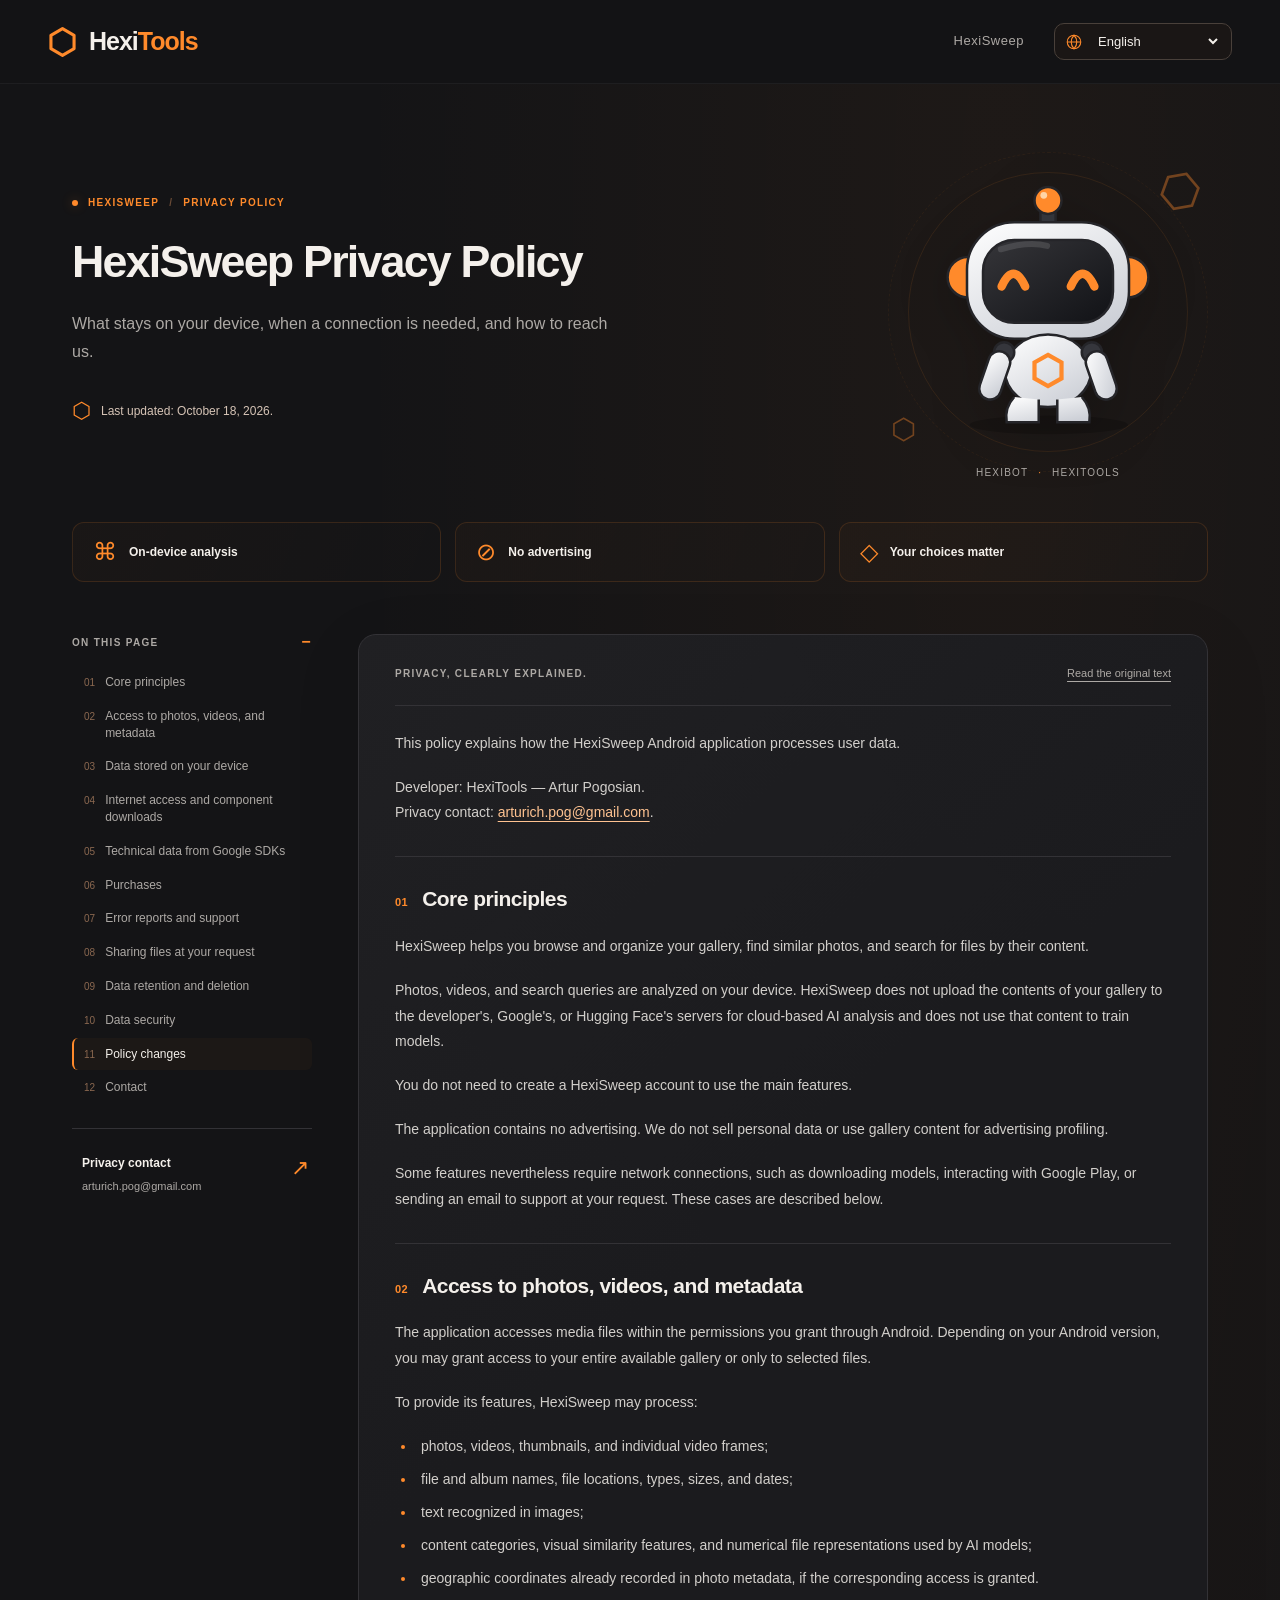
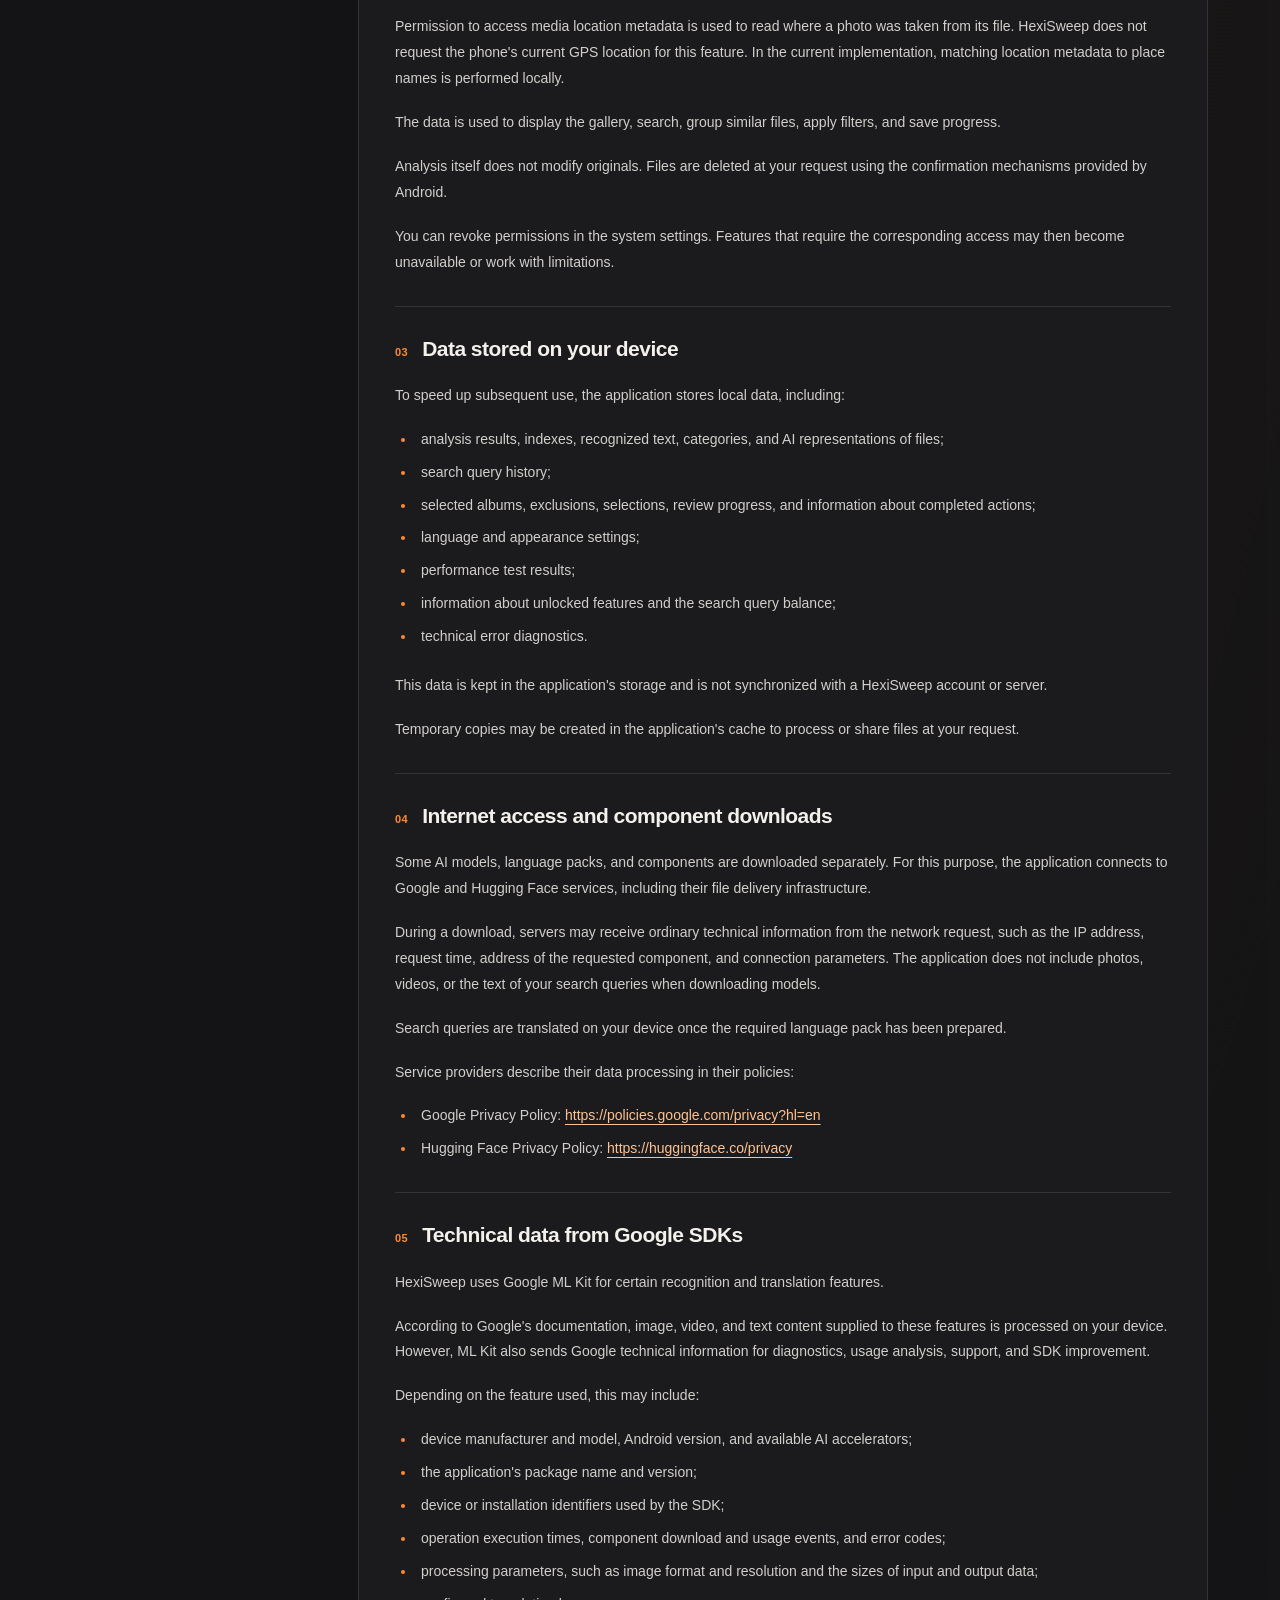
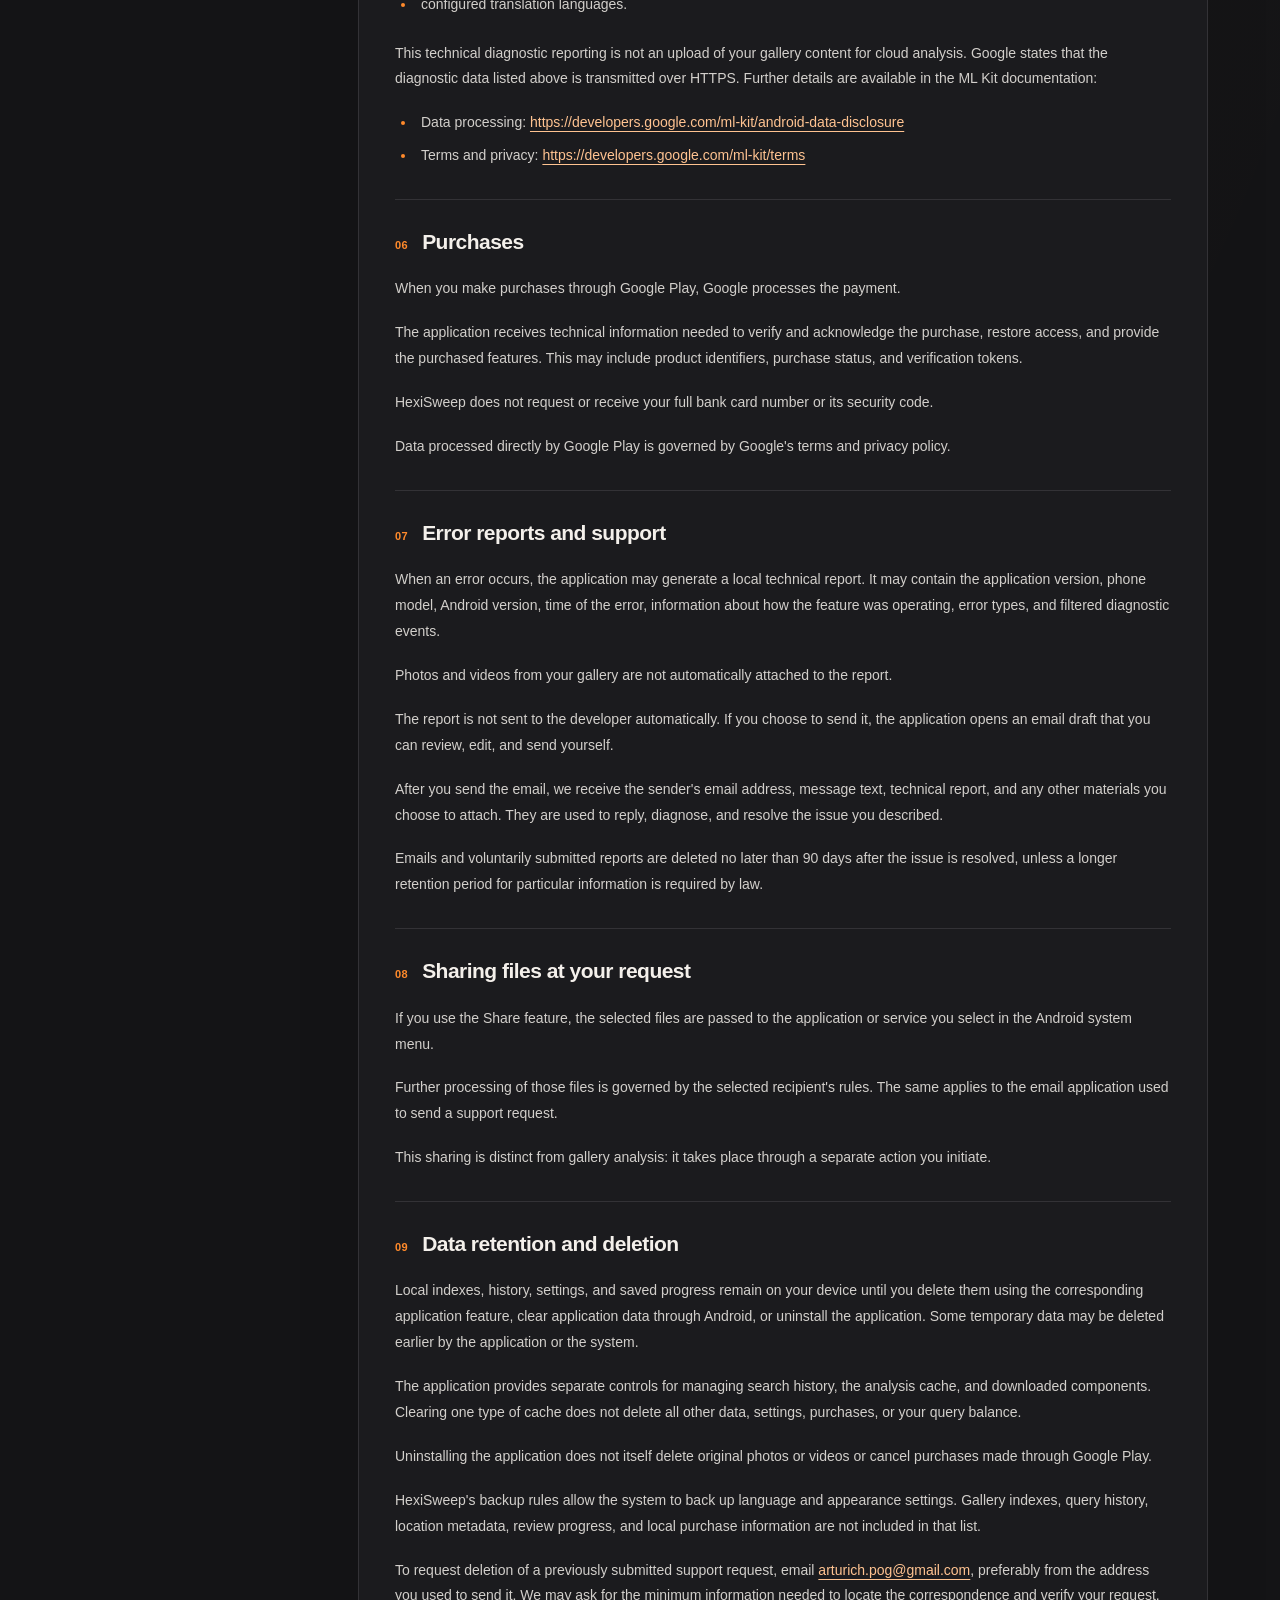
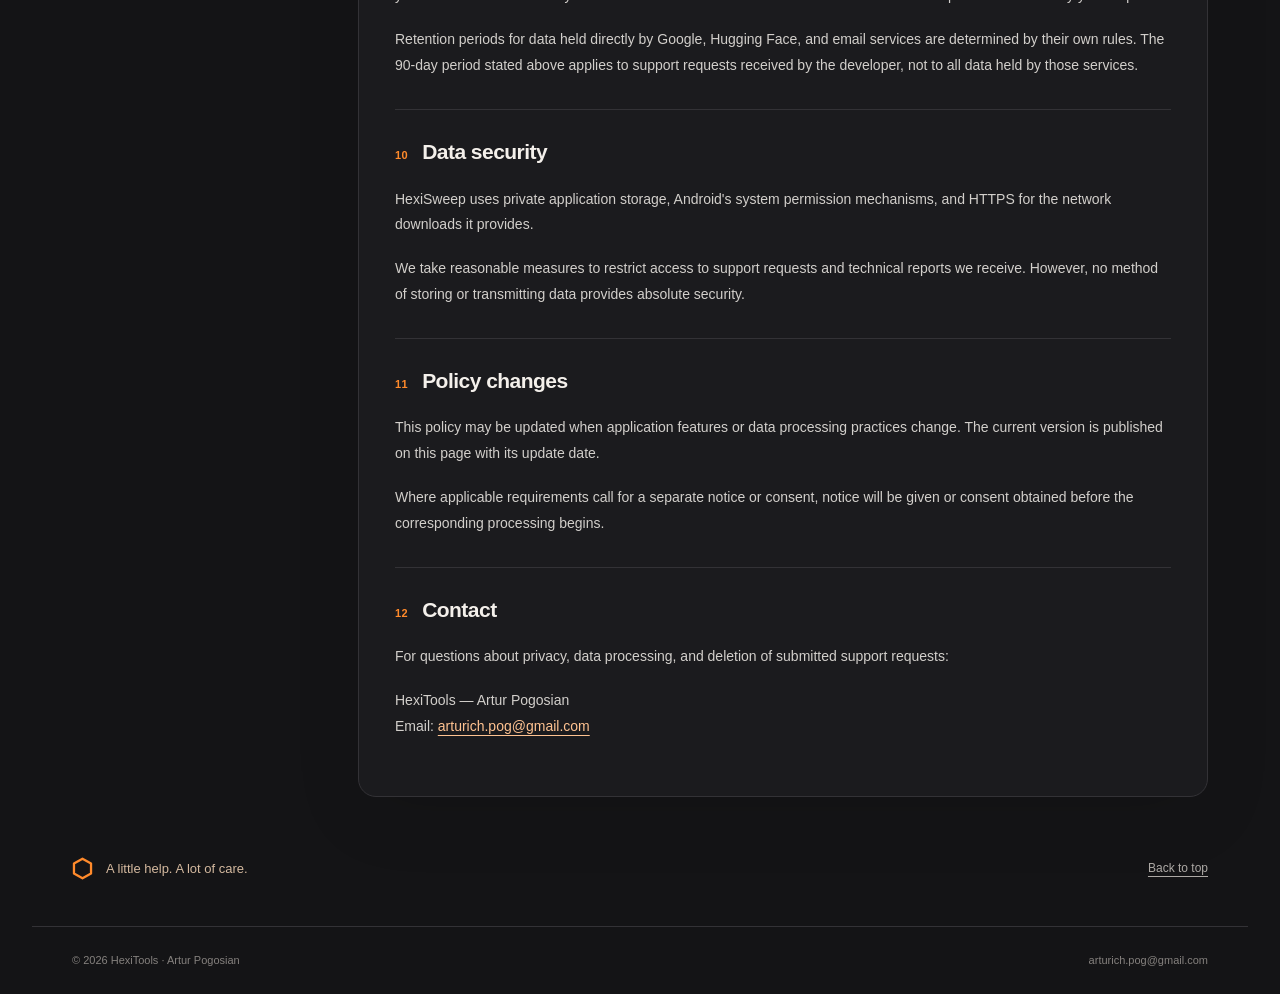
==== hexisweep/index.html @ 75d5a463 "Publish multilingual HexiSweep privacy policy" ====
<!doctype html>
<html lang="en"><head><meta charset="utf-8"><meta name="viewport" content="width=device-width,initial-scale=1"><meta name="color-scheme" content="dark"><meta name="theme-color" content="#141416"><meta name="description" content="HexiSweep privacy policy: on-device gallery analysis, permissions, purchases, support, and your data. Available in six languages."><meta name="referrer" content="no-referrer"><title>HexiSweep Privacy Policy · HexiTools</title><link rel="canonical" href="https://art1shock.github.io/hexitools-site/hexisweep/"><link rel="icon" href="icon.svg" type="image/svg+xml"><link rel="stylesheet" href="style.css"><script src="app.js" defer></script></head>
<body id="top"><a href="#policy" class="skip" data-ui="11">Skip to policy</a><div class="reading-progress" aria-hidden="true"></div>
<header class="site-header"><div class="header-inner"><a class="brand" href="#top" aria-label="HexiTools"><svg viewBox="0 0 32 36" fill="none" aria-hidden="true"><path d="M16 3 29 10.5v15L16 33 3 25.5v-15Z" stroke="currentColor" stroke-width="3.5" stroke-linejoin="round"/></svg><span>Hexi<span class="orange">Tools</span></span></a><div class="header-right"><span class="app-label">HexiSweep</span><div class="language"><svg viewBox="0 0 24 24" fill="none" aria-hidden="true"><circle cx="12" cy="12" r="9"/><path d="M3 12h18M12 3c5 5 5 13 0 18-5-5-5-13 0-18Z"/></svg><label class="sr-only" for="language" data-ui="8">Language</label><select id="language"><option value="en">English</option><option value="ru">Русский</option><option value="es">Español</option><option value="de">Deutsch</option><option value="fr">Français</option><option value="pt-BR">Português (Brasil)</option></select></div></div></div></header>
<main><div class="hero wrap"><div class="hero-copy"><div class="eyebrow"><span class="status-dot"></span> HEXISWEEP <span class="slash">/</span> <span data-ui="9">Privacy policy</span></div><h1 id="page-title">HexiSweep Privacy Policy</h1><p class="hero-lead" data-ui="1">What stays on your device, when a connection is needed, and how to reach us.</p><div class="hero-meta"><span class="tiny-hex">⬡</span><span id="update-date">Last updated: October 18, 2026.</span></div></div><div class="hero-art" aria-hidden="true"><div class="orbit orbit-one"></div><div class="orbit orbit-two"></div><span class="art-hex hex-one">⬡</span><span class="art-hex hex-two">⬡</span><svg class="bot" viewBox="0 0 320 310" xmlns="http://www.w3.org/2000/svg" aria-hidden="true"><defs><linearGradient id="shell" x2=".7" y2="1"><stop stop-color="#fff"/><stop offset="1" stop-color="#cdd0d7"/></linearGradient><linearGradient id="screen" y2="1"><stop stop-color="#353539"/><stop offset="1" stop-color="#111216"/></linearGradient></defs><ellipse cx="161" cy="289" rx="94" ry="11" fill="#000" opacity=".2"/><g stroke="#252529" stroke-width="3"><path d="M151 51v-18h18v18" fill="#33353b"/><circle cx="160" cy="23" r="16" fill="#ff8a2b"/><circle cx="155" cy="17" r="4" fill="#ffd4a6" stroke="none"/><circle cx="65" cy="114" r="24" fill="#ff8a2b"/><circle cx="255" cy="114" r="24" fill="#ff8a2b"/><rect x="64" y="49" width="192" height="138" rx="56" fill="url(#shell)"/><rect x="83" y="70" width="154" height="98" rx="37" fill="url(#screen)"/><path d="M105 125q14-30 28 0m54 0q14-30 28 0" fill="none" stroke="#ff8a2b" stroke-width="10" stroke-linecap="round"/><path d="M104 81q33-10 55-4" fill="none" stroke="#fff" stroke-opacity=".12" stroke-width="7" stroke-linecap="round"/><ellipse cx="160" cy="225" rx="51" ry="43" fill="url(#shell)"/><circle cx="108" cy="203" r="12" fill="#35363c"/><circle cx="212" cy="203" r="12" fill="#35363c"/><rect x="84" y="201" width="26" height="59" rx="13" transform="rotate(19 97 230)" fill="url(#shell)"/><rect x="210" y="201" width="26" height="59" rx="13" transform="rotate(-19 223 230)" fill="url(#shell)"/><path d="M120 256q-12 13-9 30h38v-27m51-3q12 13 9 30h-38v-27" fill="url(#shell)"/><path d="m160 206 16 9v19l-16 9-16-9v-19z" fill="none" stroke="#ff8a2b" stroke-width="5"/></g></svg><span class="art-caption">HexiBot <span>·</span> HexiTools</span></div></div>
<div class="principles wrap"><div><span class="principle-icon">⌘</span><span data-ui="2">On-device analysis</span></div><div><span class="principle-icon">⊘</span><span data-ui="3">No advertising</span></div><div><span class="principle-icon">◇</span><span data-ui="4">Your choices matter</span></div></div>
<div class="document-layout wrap"><aside class="sidebar"><details open class="toc-card"><summary class="eyebrow" data-ui="5">On this page</summary><nav id="toc" aria-label="On this page"></nav></details><a class="contact-card" href="mailto:arturich.pog@gmail.com"><span class="contact-symbol">↗</span><strong data-ui="6">Privacy contact</strong><span>arturich.pog@gmail.com</span></a></aside><div class="document" id="policy"><div class="document-heading"><span class="eyebrow" data-ui="0">Privacy, clearly explained.</span><a href="privacy-policy.txt" class="source-link" data-ui="10">Read the original text</a></div><noscript><p><a href="privacy-policy.txt">English · Русский · Español · Deutsch · Français · Português (Brasil): plain text / текст</a></p></noscript><article lang="en" id="policy-en" aria-label="HexiSweep Privacy Policy"><p>This policy explains how the HexiSweep Android application processes user data.</p>
<p>Developer: HexiTools — Artur Pogosian.<br>Privacy contact: <a href="mailto:arturich.pog@gmail.com">arturich.pog@gmail.com</a>.</p><section id="en-section-1" class="policy-section"><h2><span class="section-number">01</span><span>Core principles</span></h2><p>HexiSweep helps you browse and organize your gallery, find similar photos, and search for files by their content.</p>
<p>Photos, videos, and search queries are analyzed on your device. HexiSweep does not upload the contents of your gallery to the developer&#x27;s, Google&#x27;s, or Hugging Face&#x27;s servers for cloud-based AI analysis and does not use that content to train models.</p>
<p>You do not need to create a HexiSweep account to use the main features.</p>
<p>The application contains no advertising. We do not sell personal data or use gallery content for advertising profiling.</p>
<p>Some features nevertheless require network connections, such as downloading models, interacting with Google Play, or sending an email to support at your request. These cases are described below.</p></section>
<section id="en-section-2" class="policy-section"><h2><span class="section-number">02</span><span>Access to photos, videos, and metadata</span></h2><p>The application accesses media files within the permissions you grant through Android. Depending on your Android version, you may grant access to your entire available gallery or only to selected files.</p>
<p>To provide its features, HexiSweep may process:</p>
<ul><li>photos, videos, thumbnails, and individual video frames;</li><li>file and album names, file locations, types, sizes, and dates;</li><li>text recognized in images;</li><li>content categories, visual similarity features, and numerical file representations used by AI models;</li><li>geographic coordinates already recorded in photo metadata, if the corresponding access is granted.</li></ul>
<p>Permission to access media location metadata is used to read where a photo was taken from its file. HexiSweep does not request the phone&#x27;s current GPS location for this feature. In the current implementation, matching location metadata to place names is performed locally.</p>
<p>The data is used to display the gallery, search, group similar files, apply filters, and save progress.</p>
<p>Analysis itself does not modify originals. Files are deleted at your request using the confirmation mechanisms provided by Android.</p>
<p>You can revoke permissions in the system settings. Features that require the corresponding access may then become unavailable or work with limitations.</p></section>
<section id="en-section-3" class="policy-section"><h2><span class="section-number">03</span><span>Data stored on your device</span></h2><p>To speed up subsequent use, the application stores local data, including:</p>
<ul><li>analysis results, indexes, recognized text, categories, and AI representations of files;</li><li>search query history;</li><li>selected albums, exclusions, selections, review progress, and information about completed actions;</li><li>language and appearance settings;</li><li>performance test results;</li><li>information about unlocked features and the search query balance;</li><li>technical error diagnostics.</li></ul>
<p>This data is kept in the application&#x27;s storage and is not synchronized with a HexiSweep account or server.</p>
<p>Temporary copies may be created in the application&#x27;s cache to process or share files at your request.</p></section>
<section id="en-section-4" class="policy-section"><h2><span class="section-number">04</span><span>Internet access and component downloads</span></h2><p>Some AI models, language packs, and components are downloaded separately. For this purpose, the application connects to Google and Hugging Face services, including their file delivery infrastructure.</p>
<p>During a download, servers may receive ordinary technical information from the network request, such as the IP address, request time, address of the requested component, and connection parameters. The application does not include photos, videos, or the text of your search queries when downloading models.</p>
<p>Search queries are translated on your device once the required language pack has been prepared.</p>
<p>Service providers describe their data processing in their policies:</p>
<ul><li>Google Privacy Policy: <a href="https://policies.google.com/privacy?hl=en" rel="noreferrer">https://policies.google.com/privacy?hl=en</a></li><li>Hugging Face Privacy Policy: <a href="https://huggingface.co/privacy" rel="noreferrer">https://huggingface.co/privacy</a></li></ul></section>
<section id="en-section-5" class="policy-section"><h2><span class="section-number">05</span><span>Technical data from Google SDKs</span></h2><p>HexiSweep uses Google ML Kit for certain recognition and translation features.</p>
<p>According to Google&#x27;s documentation, image, video, and text content supplied to these features is processed on your device. However, ML Kit also sends Google technical information for diagnostics, usage analysis, support, and SDK improvement.</p>
<p>Depending on the feature used, this may include:</p>
<ul><li>device manufacturer and model, Android version, and available AI accelerators;</li><li>the application&#x27;s package name and version;</li><li>device or installation identifiers used by the SDK;</li><li>operation execution times, component download and usage events, and error codes;</li><li>processing parameters, such as image format and resolution and the sizes of input and output data;</li><li>configured translation languages.</li></ul>
<p>This technical diagnostic reporting is not an upload of your gallery content for cloud analysis. Google states that the diagnostic data listed above is transmitted over HTTPS. Further details are available in the ML Kit documentation:</p>
<ul><li>Data processing: <a href="https://developers.google.com/ml-kit/android-data-disclosure" rel="noreferrer">https://developers.google.com/ml-kit/android-data-disclosure</a></li><li>Terms and privacy: <a href="https://developers.google.com/ml-kit/terms" rel="noreferrer">https://developers.google.com/ml-kit/terms</a></li></ul></section>
<section id="en-section-6" class="policy-section"><h2><span class="section-number">06</span><span>Purchases</span></h2><p>When you make purchases through Google Play, Google processes the payment.</p>
<p>The application receives technical information needed to verify and acknowledge the purchase, restore access, and provide the purchased features. This may include product identifiers, purchase status, and verification tokens.</p>
<p>HexiSweep does not request or receive your full bank card number or its security code.</p>
<p>Data processed directly by Google Play is governed by Google&#x27;s terms and privacy policy.</p></section>
<section id="en-section-7" class="policy-section"><h2><span class="section-number">07</span><span>Error reports and support</span></h2><p>When an error occurs, the application may generate a local technical report. It may contain the application version, phone model, Android version, time of the error, information about how the feature was operating, error types, and filtered diagnostic events.</p>
<p>Photos and videos from your gallery are not automatically attached to the report.</p>
<p>The report is not sent to the developer automatically. If you choose to send it, the application opens an email draft that you can review, edit, and send yourself.</p>
<p>After you send the email, we receive the sender&#x27;s email address, message text, technical report, and any other materials you choose to attach. They are used to reply, diagnose, and resolve the issue you described.</p>
<p>Emails and voluntarily submitted reports are deleted no later than 90 days after the issue is resolved, unless a longer retention period for particular information is required by law.</p></section>
<section id="en-section-8" class="policy-section"><h2><span class="section-number">08</span><span>Sharing files at your request</span></h2><p>If you use the Share feature, the selected files are passed to the application or service you select in the Android system menu.</p>
<p>Further processing of those files is governed by the selected recipient&#x27;s rules. The same applies to the email application used to send a support request.</p>
<p>This sharing is distinct from gallery analysis: it takes place through a separate action you initiate.</p></section>
<section id="en-section-9" class="policy-section"><h2><span class="section-number">09</span><span>Data retention and deletion</span></h2><p>Local indexes, history, settings, and saved progress remain on your device until you delete them using the corresponding application feature, clear application data through Android, or uninstall the application. Some temporary data may be deleted earlier by the application or the system.</p>
<p>The application provides separate controls for managing search history, the analysis cache, and downloaded components. Clearing one type of cache does not delete all other data, settings, purchases, or your query balance.</p>
<p>Uninstalling the application does not itself delete original photos or videos or cancel purchases made through Google Play.</p>
<p>HexiSweep&#x27;s backup rules allow the system to back up language and appearance settings. Gallery indexes, query history, location metadata, review progress, and local purchase information are not included in that list.</p>
<p>To request deletion of a previously submitted support request, email <a href="mailto:arturich.pog@gmail.com">arturich.pog@gmail.com</a>, preferably from the address you used to send it. We may ask for the minimum information needed to locate the correspondence and verify your request.</p>
<p>Retention periods for data held directly by Google, Hugging Face, and email services are determined by their own rules. The 90-day period stated above applies to support requests received by the developer, not to all data held by those services.</p></section>
<section id="en-section-10" class="policy-section"><h2><span class="section-number">10</span><span>Data security</span></h2><p>HexiSweep uses private application storage, Android&#x27;s system permission mechanisms, and HTTPS for the network downloads it provides.</p>
<p>We take reasonable measures to restrict access to support requests and technical reports we receive. However, no method of storing or transmitting data provides absolute security.</p></section>
<section id="en-section-11" class="policy-section"><h2><span class="section-number">11</span><span>Policy changes</span></h2><p>This policy may be updated when application features or data processing practices change. The current version is published on this page with its update date.</p>
<p>Where applicable requirements call for a separate notice or consent, notice will be given or consent obtained before the corresponding processing begins.</p></section>
<section id="en-section-12" class="policy-section"><h2><span class="section-number">12</span><span>Contact</span></h2><p>For questions about privacy, data processing, and deletion of submitted support requests:</p>
<p>HexiTools — Artur Pogosian<br>Email: <a href="mailto:arturich.pog@gmail.com">arturich.pog@gmail.com</a></p></section>
</article>
<article lang="ru" id="policy-ru" hidden aria-label="Политика конфиденциальности HexiSweep"><p>Настоящая политика объясняет, как приложение HexiSweep для Android обрабатывает данные пользователей.</p>
<p>Разработчик: HexiTools — Artur Pogosian.<br>Контакт по вопросам конфиденциальности: <a href="mailto:arturich.pog@gmail.com">arturich.pog@gmail.com</a>.</p><section id="ru-section-1" class="policy-section"><h2><span class="section-number">01</span><span>Основные принципы</span></h2><p>HexiSweep помогает просматривать и упорядочивать галерею, находить похожие фотографии и искать файлы по содержимому.</p>
<p>Анализ фотографий, видео и поисковых запросов выполняется на устройстве. HexiSweep не загружает содержимое вашей галереи на серверы разработчика, Google или Hugging Face для облачного AI-анализа и не использует его для обучения моделей.</p>
<p>Для основных функций не требуется создавать аккаунт HexiSweep.</p>
<p>В приложении нет рекламы. Мы не продаём персональные данные и не используем содержимое галереи для рекламного профилирования.</p>
<p>При этом отдельные функции требуют сетевых соединений: например, скачивание моделей, взаимодействие с Google Play и отправка пользователем письма в поддержку. Эти случаи описаны ниже.</p></section>
<section id="ru-section-2" class="policy-section"><h2><span class="section-number">02</span><span>Доступ к фотографиям, видео и метаданным</span></h2><p>Приложение получает доступ к медиафайлам в пределах разрешений, предоставленных вами через Android. В зависимости от версии системы вы можете разрешить доступ ко всей доступной галерее или только к выбранным файлам.</p>
<p>Для работы функций HexiSweep может обрабатывать:</p>
<ul><li>фотографии, видео, миниатюры и отдельные кадры видео;</li><li>названия файлов и альбомов, расположение файлов, тип, размер и даты;</li><li>текст, распознанный на изображениях;</li><li>категории содержимого, признаки визуального сходства и числовые представления файлов, используемые AI-моделями;</li><li>географические координаты, уже записанные в метаданных фотографий, если предоставлен соответствующий доступ.</li></ul>
<p>Разрешение на доступ к геометкам медиа используется для чтения местоположения съёмки из файлов. HexiSweep не запрашивает текущее GPS-местоположение телефона для этой функции. Сопоставление геометок с названиями мест в текущей реализации выполняется локально.</p>
<p>Данные используются для отображения галереи, поиска, группировки похожих файлов, фильтрации и сохранения прогресса.</p>
<p>Сам анализ не изменяет оригиналы. Удаление файлов выполняется по вашему действию с использованием предусмотренных Android механизмов подтверждения.</p>
<p>Вы можете отозвать разрешения в системных настройках. После этого функции, которым необходим соответствующий доступ, могут стать недоступны или работать с ограничениями.</p></section>
<section id="ru-section-3" class="policy-section"><h2><span class="section-number">03</span><span>Данные, сохраняемые на устройстве</span></h2><p>Для ускорения повторной работы приложение сохраняет локальные данные, в том числе:</p>
<ul><li>результаты анализа, индексы, распознанный текст, категории и AI-представления файлов;</li><li>историю поисковых запросов;</li><li>выбранные альбомы, исключения, отметки, прогресс разбора и сведения о выполненных действиях;</li><li>настройки языка и оформления;</li><li>результаты тестов производительности;</li><li>сведения об открытых функциях и балансе поисковых запросов;</li><li>техническую диагностику ошибок.</li></ul>
<p>Эти данные размещаются в хранилище приложения и не синхронизируются с собственным аккаунтом или сервером HexiSweep.</p>
<p>Для обработки и передачи файлов по вашему запросу могут создаваться временные копии в кэше приложения.</p></section>
<section id="ru-section-4" class="policy-section"><h2><span class="section-number">04</span><span>Интернет и загрузка компонентов</span></h2><p>Некоторые AI-модели, языковые пакеты и компоненты загружаются отдельно. Для этого приложение обращается к сервисам Google и Hugging Face, включая используемую ими инфраструктуру доставки файлов.</p>
<p>При загрузке серверы могут получать обычные технические сведения сетевого запроса: IP-адрес, время обращения, адрес запрашиваемого компонента и служебные параметры соединения. Для скачивания моделей приложение не прикладывает фотографии, видео или текст ваших поисковых запросов.</p>
<p>Перевод поискового запроса выполняется на устройстве после подготовки необходимого языкового пакета.</p>
<p>Обработка данных поставщиками сервисов описана в их политиках:</p>
<ul><li>Политика конфиденциальности Google: <a href="https://policies.google.com/privacy?hl=ru" rel="noreferrer">https://policies.google.com/privacy?hl=ru</a></li><li>Политика конфиденциальности Hugging Face: <a href="https://huggingface.co/privacy" rel="noreferrer">https://huggingface.co/privacy</a></li></ul></section>
<section id="ru-section-5" class="policy-section"><h2><span class="section-number">05</span><span>Технические данные Google SDK</span></h2><p>HexiSweep использует Google ML Kit для отдельных функций распознавания и перевода.</p>
<p>Согласно документации Google, содержимое изображений, видео и текста, передаваемое этим функциям, обрабатывается на устройстве. Однако ML Kit также передаёт Google технические сведения для диагностики, анализа использования, поддержки и улучшения SDK.</p>
<p>В зависимости от используемой функции это могут быть:</p>
<ul><li>производитель и модель устройства, версия Android и доступные AI-ускорители;</li><li>название пакета и версия приложения;</li><li>идентификаторы устройства или установки, используемые SDK;</li><li>время выполнения операций, события загрузки и использования компонентов, коды ошибок;</li><li>параметры обработки, например формат и разрешение изображения, размеры входных и выходных данных;</li><li>настроенные языки перевода.</li></ul>
<p>Эта техническая диагностика не является загрузкой содержимого вашей галереи для облачного анализа. Google указывает, что перечисленные диагностические данные передаются по HTTPS. Подробности доступны в документации ML Kit:</p>
<ul><li>Обработка данных: <a href="https://developers.google.com/ml-kit/android-data-disclosure" rel="noreferrer">https://developers.google.com/ml-kit/android-data-disclosure</a></li><li>Условия и конфиденциальность: <a href="https://developers.google.com/ml-kit/terms" rel="noreferrer">https://developers.google.com/ml-kit/terms</a></li></ul></section>
<section id="ru-section-6" class="policy-section"><h2><span class="section-number">06</span><span>Покупки</span></h2><p>При совершении покупок через Google Play платёж обрабатывается Google.</p>
<p>Приложение получает служебные сведения, необходимые для проверки покупки, её подтверждения, восстановления доступа и предоставления приобретённых возможностей. Они могут включать идентификаторы продуктов, статус покупки и токены подтверждения.</p>
<p>HexiSweep не запрашивает и не получает полный номер вашей банковской карты или её защитный код.</p>
<p>Данные, обрабатываемые непосредственно Google Play, регулируются условиями и политикой конфиденциальности Google.</p></section>
<section id="ru-section-7" class="policy-section"><h2><span class="section-number">07</span><span>Отчёты об ошибках и связь с поддержкой</span></h2><p>При ошибках приложение может сформировать локальный технический отчёт. Он может содержать версию приложения, модель телефона, версию Android, время ошибки, сведения о работе функции, типы ошибок и отфильтрованные диагностические события.</p>
<p>Фотографии и видео из галереи автоматически к отчёту не прикладываются.</p>
<p>Отчёт не отправляется разработчику автоматически. Если вы выбираете отправку, приложение открывает почтовый черновик, который вы можете проверить, изменить и отправить самостоятельно.</p>
<p>После отправки мы получаем адрес отправителя, текст письма, технический отчёт и другие материалы, которые вы решили приложить. Они используются для ответа, диагностики и решения описанной проблемы.</p>
<p>Письма и добровольно присланные отчёты удаляются не позднее чем через 90 дней после решения вопроса, если более длительное хранение отдельных сведений не требуется законом.</p></section>
<section id="ru-section-8" class="policy-section"><h2><span class="section-number">08</span><span>Передача файлов по вашему действию</span></h2><p>Если вы используете функцию «Поделиться», выбранные файлы передаются приложению или сервису, который вы указали в системном меню Android.</p>
<p>Дальнейшая обработка этих файлов регулируется правилами выбранного получателя. То же относится к почтовому приложению, используемому для отправки обращения.</p>
<p>Такая передача отличается от анализа галереи: она выполняется по вашему отдельному действию.</p></section>
<section id="ru-section-9" class="policy-section"><h2><span class="section-number">09</span><span>Хранение и удаление данных</span></h2><p>Локальные индексы, история, настройки и сохранённый прогресс хранятся на устройстве до их удаления соответствующей функцией приложения, очистки данных через Android или удаления приложения. Отдельные временные данные могут удаляться раньше самим приложением или системой.</p>
<p>В приложении предусмотрены отдельные средства управления историей поиска, кэшем анализа и скачанными компонентами. Очистка одного вида кэша не означает удаления всех остальных данных, настроек, покупок или баланса запросов.</p>
<p>Удаление приложения само по себе не удаляет оригиналы фотографий и видео и не отменяет покупки, совершённые через Google Play.</p>
<p>Правила резервного копирования HexiSweep разрешают системное сохранение настроек языка и оформления. Индексы галереи, история запросов, геометки, прогресс разбора и локальные сведения о покупках не включены в этот список.</p>
<p>Для удаления ранее отправленного обращения напишите на <a href="mailto:arturich.pog@gmail.com">arturich.pog@gmail.com</a>, желательно с адреса, с которого оно было отправлено. Мы можем запросить минимальные сведения, необходимые для нахождения обращения и проверки запроса.</p>
<p>Сроки хранения данных непосредственно Google, Hugging Face и почтовыми сервисами определяются их собственными правилами. Указанный выше срок 90 дней относится к обращениям, полученным разработчиком, а не ко всем данным этих сервисов.</p></section>
<section id="ru-section-10" class="policy-section"><h2><span class="section-number">10</span><span>Защита данных</span></h2><p>HexiSweep использует приватное хранилище приложения, системные механизмы разрешений Android и HTTPS для предусмотренных сетевых загрузок.</p>
<p>Мы принимаем разумные меры для ограничения доступа к полученным обращениям и техническим отчётам. При этом ни один способ хранения или передачи данных не обеспечивает абсолютной защиты.</p></section>
<section id="ru-section-11" class="policy-section"><h2><span class="section-number">11</span><span>Изменения политики</span></h2><p>Политика может обновляться при изменении функций приложения или порядка обработки данных. Актуальная редакция публикуется на этой странице с указанием даты обновления.</p>
<p>Если изменения требуют отдельного уведомления или согласия, они предоставляются до начала соответствующей обработки в случаях, предусмотренных применимыми требованиями.</p></section>
<section id="ru-section-12" class="policy-section"><h2><span class="section-number">12</span><span>Контакты</span></h2><p>По вопросам конфиденциальности, обработки данных и удаления отправленных обращений:</p>
<p>HexiTools — Artur Pogosian<br>Электронная почта: <a href="mailto:arturich.pog@gmail.com">arturich.pog@gmail.com</a></p></section>
</article>
<article lang="es" id="policy-es" hidden aria-label="Política de privacidad de HexiSweep"><p>Esta política explica cómo la aplicación HexiSweep para Android trata los datos de los usuarios.</p>
<p>Desarrollador: HexiTools — Artur Pogosian.<br>Contacto para cuestiones de privacidad: <a href="mailto:arturich.pog@gmail.com">arturich.pog@gmail.com</a>.</p><section id="es-section-1" class="policy-section"><h2><span class="section-number">01</span><span>Principios básicos</span></h2><p>HexiSweep ayuda a ver y organizar la galería, encontrar fotografías similares y buscar archivos por su contenido.</p>
<p>El análisis de fotografías, vídeos y consultas de búsqueda se realiza en el dispositivo. HexiSweep no sube el contenido de tu galería a los servidores del desarrollador, Google o Hugging Face para realizar análisis de IA en la nube, ni lo utiliza para entrenar modelos.</p>
<p>No es necesario crear una cuenta de HexiSweep para utilizar las funciones principales.</p>
<p>La aplicación no contiene publicidad. No vendemos datos personales ni utilizamos el contenido de la galería para crear perfiles publicitarios.</p>
<p>Sin embargo, algunas funciones requieren conexiones de red: por ejemplo, la descarga de modelos, la interacción con Google Play y el envío de un correo electrónico al servicio de asistencia por parte del usuario. Estos casos se describen a continuación.</p></section>
<section id="es-section-2" class="policy-section"><h2><span class="section-number">02</span><span>Acceso a fotografías, vídeos y metadatos</span></h2><p>La aplicación accede a los archivos multimedia dentro de los límites de los permisos que concedas a través de Android. Según la versión del sistema, puedes permitir el acceso a toda la galería disponible o solo a los archivos seleccionados.</p>
<p>Para ofrecer sus funciones, HexiSweep puede tratar:</p>
<ul><li>fotografías, vídeos, miniaturas y fotogramas individuales de los vídeos;</li><li>nombres de archivos y álbumes, ubicación de los archivos, tipo, tamaño y fechas;</li><li>texto reconocido en las imágenes;</li><li>categorías de contenido, características de similitud visual y representaciones numéricas de los archivos utilizadas por los modelos de IA;</li><li>coordenadas geográficas ya registradas en los metadatos de las fotografías, si se ha concedido el acceso correspondiente.</li></ul>
<p>El permiso de acceso a las etiquetas de ubicación de los archivos multimedia se utiliza para leer la ubicación de la toma desde los archivos. HexiSweep no solicita la ubicación GPS actual del teléfono para esta función. En la implementación actual, la correspondencia entre las etiquetas de ubicación y los nombres de los lugares se realiza localmente.</p>
<p>Los datos se utilizan para mostrar la galería, realizar búsquedas, agrupar archivos similares, filtrar y guardar el progreso.</p>
<p>El análisis en sí no modifica los originales. Los archivos se eliminan por una acción tuya mediante los mecanismos de confirmación previstos por Android.</p>
<p>Puedes revocar los permisos en los ajustes del sistema. Después, las funciones que necesiten ese acceso pueden dejar de estar disponibles o funcionar con limitaciones.</p></section>
<section id="es-section-3" class="policy-section"><h2><span class="section-number">03</span><span>Datos guardados en el dispositivo</span></h2><p>Para agilizar el uso posterior, la aplicación guarda datos locales, entre ellos:</p>
<ul><li>resultados del análisis, índices, texto reconocido, categorías y representaciones de los archivos utilizadas por la IA;</li><li>historial de consultas de búsqueda;</li><li>álbumes seleccionados, exclusiones, marcas, progreso de la revisión e información sobre las acciones realizadas;</li><li>ajustes de idioma y apariencia;</li><li>resultados de las pruebas de rendimiento;</li><li>información sobre las funciones desbloqueadas y el saldo de consultas de búsqueda;</li><li>diagnóstico técnico de errores.</li></ul>
<p>Estos datos se encuentran en el almacenamiento de la aplicación y no se sincronizan con una cuenta o un servidor propios de HexiSweep.</p>
<p>Para procesar y transferir archivos a petición tuya, pueden crearse copias temporales en la caché de la aplicación.</p></section>
<section id="es-section-4" class="policy-section"><h2><span class="section-number">04</span><span>Internet y descarga de componentes</span></h2><p>Algunos modelos de IA, paquetes de idiomas y componentes se descargan por separado. Para ello, la aplicación se conecta a servicios de Google y Hugging Face, incluida la infraestructura de distribución de archivos que utilizan.</p>
<p>Durante la descarga, los servidores pueden recibir los datos técnicos habituales de una solicitud de red: dirección IP, hora de la solicitud, dirección del componente solicitado y parámetros técnicos de la conexión. Para descargar modelos, la aplicación no adjunta fotografías, vídeos ni el texto de tus consultas de búsqueda.</p>
<p>La traducción de una consulta de búsqueda se realiza en el dispositivo después de preparar el paquete de idiomas necesario.</p>
<p>El tratamiento de los datos por parte de los proveedores de servicios se describe en sus políticas:</p>
<ul><li>Política de privacidad de Google: <a href="https://policies.google.com/privacy?hl=es" rel="noreferrer">https://policies.google.com/privacy?hl=es</a></li><li>Política de privacidad de Hugging Face: <a href="https://huggingface.co/privacy" rel="noreferrer">https://huggingface.co/privacy</a></li></ul></section>
<section id="es-section-5" class="policy-section"><h2><span class="section-number">05</span><span>Datos técnicos de los SDK de Google</span></h2><p>HexiSweep utiliza Google ML Kit para determinadas funciones de reconocimiento y traducción.</p>
<p>Según la documentación de Google, el contenido de las imágenes, los vídeos y el texto que se proporciona a estas funciones se procesa en el dispositivo. Sin embargo, ML Kit también transmite a Google información técnica para el diagnóstico, el análisis del uso, el soporte y la mejora del SDK.</p>
<p>Según la función utilizada, esta información puede incluir:</p>
<ul><li>fabricante y modelo del dispositivo, versión de Android y aceleradores de IA disponibles;</li><li>nombre del paquete y versión de la aplicación;</li><li>identificadores del dispositivo o de la instalación utilizados por el SDK;</li><li>tiempos de ejecución de las operaciones, eventos de carga y uso de los componentes y códigos de error;</li><li>parámetros de procesamiento, como el formato y la resolución de la imagen y el tamaño de los datos de entrada y salida;</li><li>idiomas de traducción configurados.</li></ul>
<p>Este diagnóstico técnico no constituye una subida del contenido de tu galería para su análisis en la nube. Google indica que los datos de diagnóstico enumerados se transmiten mediante HTTPS. Encontrarás más información en la documentación de ML Kit:</p>
<ul><li>Tratamiento de datos: <a href="https://developers.google.com/ml-kit/android-data-disclosure" rel="noreferrer">https://developers.google.com/ml-kit/android-data-disclosure</a></li><li>Condiciones y privacidad: <a href="https://developers.google.com/ml-kit/terms" rel="noreferrer">https://developers.google.com/ml-kit/terms</a></li></ul></section>
<section id="es-section-6" class="policy-section"><h2><span class="section-number">06</span><span>Compras</span></h2><p>Cuando realizas compras a través de Google Play, Google procesa el pago.</p>
<p>La aplicación recibe los datos operativos necesarios para verificar la compra, confirmarla, restaurar el acceso y proporcionar las funciones adquiridas. Pueden incluir identificadores de productos, el estado de la compra y tokens de confirmación.</p>
<p>HexiSweep no solicita ni recibe el número completo de tu tarjeta bancaria ni su código de seguridad.</p>
<p>Los datos tratados directamente por Google Play se rigen por las condiciones y la política de privacidad de Google.</p></section>
<section id="es-section-7" class="policy-section"><h2><span class="section-number">07</span><span>Informes de errores y contacto con el servicio de asistencia</span></h2><p>Si se producen errores, la aplicación puede generar un informe técnico local. Puede contener la versión de la aplicación, el modelo del teléfono, la versión de Android, la hora del error, información sobre el funcionamiento de la función, tipos de errores y eventos de diagnóstico filtrados.</p>
<p>Las fotografías y los vídeos de la galería no se adjuntan automáticamente al informe.</p>
<p>El informe no se envía automáticamente al desarrollador. Si decides enviarlo, la aplicación abre un borrador de correo electrónico que puedes revisar, modificar y enviar por tu cuenta.</p>
<p>Después del envío, recibimos la dirección del remitente, el texto del correo, el informe técnico y otros materiales que hayas decidido adjuntar. Se utilizan para responder, diagnosticar y resolver el problema descrito.</p>
<p>Los correos electrónicos y los informes enviados voluntariamente se eliminan en un plazo máximo de 90 días tras la resolución del asunto, salvo que la ley exija conservar determinados datos durante más tiempo.</p></section>
<section id="es-section-8" class="policy-section"><h2><span class="section-number">08</span><span>Transferencia de archivos por una acción tuya</span></h2><p>Si utilizas la función «Compartir», los archivos seleccionados se transfieren a la aplicación o al servicio que indiques en el menú del sistema Android.</p>
<p>El tratamiento posterior de estos archivos se rige por las normas del destinatario seleccionado. Lo mismo se aplica a la aplicación de correo utilizada para enviar una solicitud de asistencia.</p>
<p>Esta transferencia es distinta del análisis de la galería: se realiza por una acción tuya independiente.</p></section>
<section id="es-section-9" class="policy-section"><h2><span class="section-number">09</span><span>Conservación y eliminación de datos</span></h2><p>Los índices locales, el historial, los ajustes y el progreso guardado permanecen en el dispositivo hasta que se eliminen mediante la función correspondiente de la aplicación, se borren los datos a través de Android o se desinstale la aplicación. Algunos datos temporales pueden ser eliminados antes por la propia aplicación o por el sistema.</p>
<p>La aplicación ofrece herramientas independientes para gestionar el historial de búsqueda, la caché del análisis y los componentes descargados. Borrar un tipo de caché no implica eliminar todos los demás datos, ajustes, compras o el saldo de consultas.</p>
<p>Desinstalar la aplicación no elimina por sí solo las fotografías y los vídeos originales ni cancela las compras realizadas a través de Google Play.</p>
<p>Las reglas de copia de seguridad de HexiSweep permiten que el sistema guarde los ajustes de idioma y apariencia. Los índices de la galería, el historial de consultas, las etiquetas de ubicación, el progreso de la revisión y la información local sobre compras no están incluidos en esta lista.</p>
<p>Para solicitar la eliminación de una solicitud de asistencia enviada anteriormente, escribe a <a href="mailto:arturich.pog@gmail.com">arturich.pog@gmail.com</a>, preferiblemente desde la dirección desde la que la enviaste. Podemos pedir los datos mínimos necesarios para localizar la solicitud y verificar la petición.</p>
<p>Los plazos de conservación de los datos tratados directamente por Google, Hugging Face y los servicios de correo se determinan según sus propias normas. El plazo de 90 días indicado anteriormente se refiere a las solicitudes recibidas por el desarrollador, no a todos los datos de esos servicios.</p></section>
<section id="es-section-10" class="policy-section"><h2><span class="section-number">10</span><span>Protección de datos</span></h2><p>HexiSweep utiliza el almacenamiento privado de la aplicación, los mecanismos de permisos del sistema Android y HTTPS para las descargas de red previstas.</p>
<p>Adoptamos medidas razonables para limitar el acceso a las solicitudes recibidas y a los informes técnicos. Sin embargo, ningún método de almacenamiento o transmisión de datos ofrece una protección absoluta.</p></section>
<section id="es-section-11" class="policy-section"><h2><span class="section-number">11</span><span>Cambios en la política</span></h2><p>La política puede actualizarse cuando cambien las funciones de la aplicación o la forma de tratar los datos. La versión vigente se publica en esta página e indica la fecha de actualización.</p>
<p>Si los cambios requieren una notificación o un consentimiento por separado, estos se facilitarán antes de que comience el tratamiento correspondiente en los casos previstos por los requisitos aplicables.</p></section>
<section id="es-section-12" class="policy-section"><h2><span class="section-number">12</span><span>Contacto</span></h2><p>Para cuestiones relacionadas con la privacidad, el tratamiento de datos y la eliminación de solicitudes enviadas:</p>
<p>HexiTools — Artur Pogosian<br>Correo electrónico: <a href="mailto:arturich.pog@gmail.com">arturich.pog@gmail.com</a></p></section>
</article>
<article lang="de" id="policy-de" hidden aria-label="Datenschutzerklärung von HexiSweep"><p>Diese Erklärung erläutert, wie die Android-App HexiSweep Nutzerdaten verarbeitet.</p>
<p>Entwickler: HexiTools — Artur Pogosian.<br>Kontakt für Datenschutzfragen: <a href="mailto:arturich.pog@gmail.com">arturich.pog@gmail.com</a>.</p><section id="de-section-1" class="policy-section"><h2><span class="section-number">01</span><span>Grundsätze</span></h2><p>HexiSweep hilft Ihnen, Ihre Galerie anzusehen und zu organisieren, ähnliche Fotos zu finden und Dateien anhand ihres Inhalts zu suchen.</p>
<p>Die Analyse von Fotos, Videos und Suchanfragen erfolgt auf dem Gerät. HexiSweep lädt die Inhalte Ihrer Galerie weder auf Server des Entwicklers noch auf Server von Google oder Hugging Face hoch, um sie einer cloudbasierten KI-Analyse zu unterziehen, und verwendet sie nicht zum Trainieren von Modellen.</p>
<p>Für die grundlegenden Funktionen ist kein HexiSweep-Konto erforderlich.</p>
<p>Die App enthält keine Werbung. Wir verkaufen keine personenbezogenen Daten und verwenden die Inhalte Ihrer Galerie nicht für Werbeprofile.</p>
<p>Einzelne Funktionen benötigen jedoch Netzwerkverbindungen, etwa das Herunterladen von Modellen, die Kommunikation mit Google Play oder das Versenden einer E-Mail an den Support durch den Nutzer. Diese Fälle werden nachfolgend beschrieben.</p></section>
<section id="de-section-2" class="policy-section"><h2><span class="section-number">02</span><span>Zugriff auf Fotos, Videos und Metadaten</span></h2><p>Die App greift im Rahmen der Berechtigungen auf Mediendateien zu, die Sie ihr über Android erteilen. Je nach Systemversion können Sie den Zugriff auf die gesamte verfügbare Galerie oder nur auf ausgewählte Dateien erlauben.</p>
<p>Für seine Funktionen kann HexiSweep folgende Daten verarbeiten:</p>
<ul><li>Fotos, Videos, Miniaturansichten und einzelne Videobilder;</li><li>Datei- und Albumnamen, Dateispeicherorte, Dateitypen, Größen und Datumsangaben;</li><li>in Bildern erkannten Text;</li><li>Inhaltskategorien, Merkmale visueller Ähnlichkeit und numerische Darstellungen von Dateien, die von KI-Modellen verwendet werden;</li><li>geografische Koordinaten, die bereits in den Metadaten von Fotos gespeichert sind, sofern der entsprechende Zugriff erteilt wurde.</li></ul>
<p>Die Berechtigung für den Zugriff auf Standortinformationen von Medien wird verwendet, um den Aufnahmeort aus Dateien auszulesen. HexiSweep fragt für diese Funktion nicht den aktuellen GPS-Standort des Telefons ab. Die Zuordnung von Geotags zu Ortsnamen erfolgt in der aktuellen Implementierung lokal.</p>
<p>Die Daten werden für die Anzeige der Galerie, die Suche, die Gruppierung ähnlicher Dateien, die Filterung und das Speichern des Bearbeitungsfortschritts verwendet.</p>
<p>Die Analyse selbst verändert die Originale nicht. Dateien werden nur auf Ihre Veranlassung hin über die von Android vorgesehenen Bestätigungsmechanismen gelöscht.</p>
<p>Sie können Berechtigungen in den Systemeinstellungen widerrufen. Funktionen, die den jeweiligen Zugriff benötigen, sind danach möglicherweise nicht mehr oder nur eingeschränkt verfügbar.</p></section>
<section id="de-section-3" class="policy-section"><h2><span class="section-number">03</span><span>Auf dem Gerät gespeicherte Daten</span></h2><p>Um die erneute Nutzung zu beschleunigen, speichert die App lokale Daten, darunter:</p>
<ul><li>Analyseergebnisse, Indizes, erkannten Text, Kategorien und KI-Darstellungen von Dateien;</li><li>den Suchverlauf;</li><li>ausgewählte Alben, Ausnahmen, Markierungen, den Sortierfortschritt und Angaben zu ausgeführten Aktionen;</li><li>Sprach- und Darstellungseinstellungen;</li><li>Ergebnisse von Leistungstests;</li><li>Angaben zu freigeschalteten Funktionen und zum verfügbaren Kontingent an Suchanfragen;</li><li>technische Fehlerdiagnosen.</li></ul>
<p>Diese Daten befinden sich im Speicher der App und werden nicht mit einem eigenen HexiSweep-Konto oder -Server synchronisiert.</p>
<p>Zur Verarbeitung und Weitergabe von Dateien auf Ihre Veranlassung hin können temporäre Kopien im Cache der App angelegt werden.</p></section>
<section id="de-section-4" class="policy-section"><h2><span class="section-number">04</span><span>Internet und Herunterladen von Komponenten</span></h2><p>Einige KI-Modelle, Sprachpakete und Komponenten werden separat heruntergeladen. Dafür greift die App auf Dienste von Google und Hugging Face zu, einschließlich der von ihnen verwendeten Infrastruktur zur Dateibereitstellung.</p>
<p>Beim Herunterladen können die Server übliche technische Angaben zur Netzwerkanfrage erhalten: die IP-Adresse, den Zeitpunkt des Zugriffs, die Adresse der angeforderten Komponente und technische Verbindungsparameter. Zum Herunterladen von Modellen übermittelt die App keine Fotos, Videos oder Texte Ihrer Suchanfragen.</p>
<p>Suchanfragen werden nach der Bereitstellung des erforderlichen Sprachpakets auf dem Gerät übersetzt.</p>
<p>Die Datenverarbeitung durch die Diensteanbieter ist in deren Datenschutzerklärungen beschrieben:</p>
<ul><li>Datenschutzerklärung von Google: <a href="https://policies.google.com/privacy?hl=de" rel="noreferrer">https://policies.google.com/privacy?hl=de</a></li><li>Datenschutzerklärung von Hugging Face: <a href="https://huggingface.co/privacy" rel="noreferrer">https://huggingface.co/privacy</a></li></ul></section>
<section id="de-section-5" class="policy-section"><h2><span class="section-number">05</span><span>Technische Daten der Google-SDKs</span></h2><p>HexiSweep verwendet Google ML Kit für einzelne Erkennungs- und Übersetzungsfunktionen.</p>
<p>Laut der Dokumentation von Google werden die Bild-, Video- und Textinhalte, die diesen Funktionen übergeben werden, auf dem Gerät verarbeitet. ML Kit übermittelt jedoch auch technische Angaben an Google zur Diagnose, zur Nutzungsanalyse sowie zur Unterstützung und Verbesserung des SDKs.</p>
<p>Je nach verwendeter Funktion können dazu folgende Angaben gehören:</p>
<ul><li>Gerätehersteller und -modell, Android-Version und verfügbare KI-Beschleuniger;</li><li>Paketname und Version der App;</li><li>vom SDK verwendete Geräte- oder Installationskennungen;</li><li>Ausführungszeiten von Vorgängen, Ereignisse beim Herunterladen und Verwenden von Komponenten sowie Fehlercodes;</li><li>Verarbeitungsparameter, beispielsweise Bildformat und -auflösung sowie die Größe der Ein- und Ausgabedaten;</li><li>eingestellte Übersetzungssprachen.</li></ul>
<p>Diese technische Diagnose bedeutet nicht, dass die Inhalte Ihrer Galerie zur Analyse in die Cloud hochgeladen werden. Google gibt an, dass die aufgeführten Diagnosedaten über HTTPS übertragen werden. Weitere Informationen finden Sie in der ML-Kit-Dokumentation:</p>
<ul><li>Datenverarbeitung: <a href="https://developers.google.com/ml-kit/android-data-disclosure" rel="noreferrer">https://developers.google.com/ml-kit/android-data-disclosure</a></li><li>Bedingungen und Datenschutz: <a href="https://developers.google.com/ml-kit/terms" rel="noreferrer">https://developers.google.com/ml-kit/terms</a></li></ul></section>
<section id="de-section-6" class="policy-section"><h2><span class="section-number">06</span><span>Käufe</span></h2><p>Bei Käufen über Google Play wird die Zahlung von Google abgewickelt.</p>
<p>Die App erhält die technischen Angaben, die zur Prüfung und Bestätigung des Kaufs, zur Wiederherstellung des Zugriffs und zur Bereitstellung der erworbenen Funktionen erforderlich sind. Dazu können Produktkennungen, der Kaufstatus und Bestätigungstokens gehören.</p>
<p>HexiSweep fragt weder die vollständige Nummer Ihrer Bankkarte noch deren Sicherheitscode ab und erhält diese auch nicht.</p>
<p>Für Daten, die unmittelbar von Google Play verarbeitet werden, gelten die Bedingungen und die Datenschutzerklärung von Google.</p></section>
<section id="de-section-7" class="policy-section"><h2><span class="section-number">07</span><span>Fehlerberichte und Kontakt zum Support</span></h2><p>Bei Fehlern kann die App einen lokalen technischen Bericht erstellen. Dieser kann die App-Version, das Telefonmodell, die Android-Version, den Fehlerzeitpunkt, Angaben zur Ausführung der Funktion, Fehlerarten und gefilterte Diagnoseereignisse enthalten.</p>
<p>Fotos und Videos aus der Galerie werden dem Bericht nicht automatisch beigefügt.</p>
<p>Der Bericht wird nicht automatisch an den Entwickler gesendet. Wenn Sie die Versandoption wählen, öffnet die App einen E-Mail-Entwurf, den Sie selbst prüfen, ändern und versenden können.</p>
<p>Nach dem Versand erhalten wir die Absenderadresse, den Nachrichtentext, den technischen Bericht und weitere Materialien, die Sie beigefügt haben. Sie werden zur Beantwortung Ihrer Anfrage sowie zur Diagnose und Behebung des beschriebenen Problems verwendet.</p>
<p>E-Mails und freiwillig übermittelte Berichte werden spätestens 90 Tage nach Klärung des Anliegens gelöscht, sofern eine längere Aufbewahrung einzelner Angaben nicht gesetzlich vorgeschrieben ist.</p></section>
<section id="de-section-8" class="policy-section"><h2><span class="section-number">08</span><span>Weitergabe von Dateien auf Ihre Veranlassung</span></h2><p>Wenn Sie die Funktion „Teilen“ verwenden, werden die ausgewählten Dateien an die App oder den Dienst weitergegeben, die bzw. den Sie im Android-Systemmenü ausgewählt haben.</p>
<p>Für die weitere Verarbeitung dieser Dateien gelten die Regeln des ausgewählten Empfängers. Dasselbe gilt für die E-Mail-App, mit der Sie eine Anfrage versenden.</p>
<p>Diese Weitergabe unterscheidet sich von der Galerieanalyse: Sie erfolgt durch eine gesonderte Aktion Ihrerseits.</p></section>
<section id="de-section-9" class="policy-section"><h2><span class="section-number">09</span><span>Speicherung und Löschung von Daten</span></h2><p>Lokale Indizes, der Verlauf, Einstellungen und gespeicherter Fortschritt verbleiben auf dem Gerät, bis sie über die entsprechende App-Funktion, durch das Löschen der App-Daten in Android oder durch die Deinstallation der App entfernt werden. Einzelne temporäre Daten können von der App oder dem System bereits früher gelöscht werden.</p>
<p>Die App bietet separate Funktionen zur Verwaltung des Suchverlaufs, des Analyse-Caches und heruntergeladener Komponenten. Das Leeren einer Cache-Art bedeutet nicht, dass alle anderen Daten, Einstellungen, Käufe oder das Kontingent an Suchanfragen gelöscht werden.</p>
<p>Die Deinstallation der App allein löscht weder die Originalfotos und -videos noch storniert sie Käufe, die über Google Play getätigt wurden.</p>
<p>Die Sicherungsregeln von HexiSweep erlauben die systemseitige Sicherung der Sprach- und Darstellungseinstellungen. Galerieindizes, Suchverlauf, Geotags, Sortierfortschritt und lokale Kaufangaben sind nicht in dieser Liste enthalten.</p>
<p>Um eine bereits gesendete Anfrage löschen zu lassen, schreiben Sie an <a href="mailto:arturich.pog@gmail.com">arturich.pog@gmail.com</a>, möglichst von der Adresse, von der Sie die Anfrage gesendet haben. Wir können die Mindestangaben anfordern, die zum Auffinden der Anfrage und zur Prüfung Ihres Löschanliegens erforderlich sind.</p>
<p>Für die Aufbewahrungsfristen von Daten bei Google, Hugging Face und E-Mail-Diensten gelten deren eigene Regeln. Die oben genannte Frist von 90 Tagen gilt für Anfragen, die der Entwickler erhalten hat, nicht für sämtliche Daten dieser Dienste.</p></section>
<section id="de-section-10" class="policy-section"><h2><span class="section-number">10</span><span>Datensicherheit</span></h2><p>HexiSweep verwendet den privaten App-Speicher, die Berechtigungsmechanismen von Android und HTTPS für die vorgesehenen Netzwerkdownloads.</p>
<p>Wir treffen angemessene Maßnahmen, um den Zugriff auf erhaltene Anfragen und technische Berichte zu beschränken. Keine Form der Speicherung oder Übertragung von Daten bietet jedoch absolute Sicherheit.</p></section>
<section id="de-section-11" class="policy-section"><h2><span class="section-number">11</span><span>Änderungen dieser Erklärung</span></h2><p>Diese Erklärung kann aktualisiert werden, wenn sich App-Funktionen oder die Datenverarbeitung ändern. Die aktuelle Fassung wird auf dieser Seite mit dem Aktualisierungsdatum veröffentlicht.</p>
<p>Erfordern Änderungen eine gesonderte Benachrichtigung oder Einwilligung, erfolgt diese in den von den anwendbaren Anforderungen vorgesehenen Fällen vor Beginn der entsprechenden Verarbeitung.</p></section>
<section id="de-section-12" class="policy-section"><h2><span class="section-number">12</span><span>Kontakt</span></h2><p>Bei Fragen zum Datenschutz, zur Datenverarbeitung und zur Löschung bereits gesendeter Anfragen:</p>
<p>HexiTools — Artur Pogosian<br>E-Mail: <a href="mailto:arturich.pog@gmail.com">arturich.pog@gmail.com</a></p></section>
</article>
<article lang="fr" id="policy-fr" hidden aria-label="Politique de confidentialité de HexiSweep"><p>La présente politique explique comment l’application Android HexiSweep traite les données des utilisateurs.</p>
<p>Développeur : HexiTools — Artur Pogosian.<br>Contact pour les questions de confidentialité : <a href="mailto:arturich.pog@gmail.com">arturich.pog@gmail.com</a>.</p><section id="fr-section-1" class="policy-section"><h2><span class="section-number">01</span><span>Principes généraux</span></h2><p>HexiSweep vous aide à consulter et à organiser votre galerie, à trouver des photos similaires et à rechercher des fichiers selon leur contenu.</p>
<p>L’analyse des photos, des vidéos et des requêtes de recherche s’effectue sur l’appareil. HexiSweep ne téléverse pas le contenu de votre galerie vers les serveurs du développeur, de Google ou de Hugging Face pour une analyse par IA dans le cloud et ne l’utilise pas pour entraîner des modèles.</p>
<p>Il n’est pas nécessaire de créer un compte HexiSweep pour utiliser les fonctions principales.</p>
<p>L’application ne contient pas de publicité. Nous ne vendons pas de données personnelles et n’utilisons pas le contenu de la galerie à des fins de profilage publicitaire.</p>
<p>Certaines fonctions nécessitent toutefois des connexions réseau, par exemple le téléchargement de modèles, les échanges avec Google Play et l’envoi d’un e-mail au support par l’utilisateur. Ces cas sont décrits ci-dessous.</p></section>
<section id="fr-section-2" class="policy-section"><h2><span class="section-number">02</span><span>Accès aux photos, aux vidéos et aux métadonnées</span></h2><p>L’application accède aux fichiers multimédias dans les limites des autorisations que vous lui accordez par l’intermédiaire d’Android. Selon la version du système, vous pouvez autoriser l’accès à l’ensemble de la galerie disponible ou uniquement aux fichiers sélectionnés.</p>
<p>Pour assurer ses fonctions, HexiSweep peut traiter :</p>
<ul><li>les photos, les vidéos, les miniatures et certaines images extraites de vidéos ;</li><li>les noms des fichiers et des albums, l’emplacement des fichiers, leur type, leur taille et leurs dates ;</li><li>le texte reconnu dans les images ;</li><li>les catégories de contenu, les caractéristiques de similarité visuelle et les représentations numériques des fichiers utilisées par les modèles d’IA ;</li><li>les coordonnées géographiques déjà enregistrées dans les métadonnées des photos, si l’accès correspondant a été accordé.</li></ul>
<p>L’autorisation d’accès aux données de localisation des médias sert à lire le lieu de prise de vue enregistré dans les fichiers. HexiSweep ne demande pas la position GPS actuelle du téléphone pour cette fonction. Dans l’implémentation actuelle, la correspondance entre les géotags et les noms de lieux est établie localement.</p>
<p>Ces données sont utilisées pour afficher la galerie, effectuer des recherches, regrouper les fichiers similaires, appliquer des filtres et enregistrer la progression.</p>
<p>L’analyse elle-même ne modifie pas les originaux. La suppression des fichiers s’effectue à votre initiative, au moyen des mécanismes de confirmation prévus par Android.</p>
<p>Vous pouvez révoquer les autorisations dans les paramètres du système. Les fonctions qui nécessitent l’accès concerné peuvent alors devenir indisponibles ou fonctionner de manière limitée.</p></section>
<section id="fr-section-3" class="policy-section"><h2><span class="section-number">03</span><span>Données conservées sur l’appareil</span></h2><p>Pour accélérer les utilisations suivantes, l’application conserve des données locales, notamment :</p>
<ul><li>les résultats d’analyse, les index, le texte reconnu, les catégories et les représentations des fichiers par l’IA ;</li><li>l’historique des requêtes de recherche ;</li><li>les albums sélectionnés, les exclusions, les éléments marqués, la progression du tri et les informations sur les actions effectuées ;</li><li>les paramètres de langue et d’apparence ;</li><li>les résultats des tests de performances ;</li><li>les informations sur les fonctions débloquées et le solde de requêtes de recherche ;</li><li>les diagnostics techniques des erreurs.</li></ul>
<p>Ces données sont stockées dans l’espace de l’application et ne sont pas synchronisées avec un compte ou un serveur propre à HexiSweep.</p>
<p>Des copies temporaires peuvent être créées dans le cache de l’application pour traiter et transmettre des fichiers à votre demande.</p></section>
<section id="fr-section-4" class="policy-section"><h2><span class="section-number">04</span><span>Internet et téléchargement de composants</span></h2><p>Certains modèles d’IA, packs de langues et composants sont téléchargés séparément. Pour cela, l’application se connecte aux services de Google et de Hugging Face, y compris à l’infrastructure de distribution de fichiers qu’ils utilisent.</p>
<p>Lors d’un téléchargement, les serveurs peuvent recevoir les informations techniques habituelles d’une requête réseau : l’adresse IP, la date et l’heure de la connexion, l’adresse du composant demandé et les paramètres techniques de connexion. Pour télécharger des modèles, l’application ne joint ni photos, ni vidéos, ni texte de vos requêtes de recherche.</p>
<p>La traduction des requêtes de recherche s’effectue sur l’appareil, une fois le pack de langue nécessaire préparé.</p>
<p>Le traitement des données par les fournisseurs de services est décrit dans leurs politiques :</p>
<ul><li>Politique de confidentialité de Google : <a href="https://policies.google.com/privacy?hl=fr" rel="noreferrer">https://policies.google.com/privacy?hl=fr</a></li><li>Politique de confidentialité de Hugging Face : <a href="https://huggingface.co/privacy" rel="noreferrer">https://huggingface.co/privacy</a></li></ul></section>
<section id="fr-section-5" class="policy-section"><h2><span class="section-number">05</span><span>Données techniques des SDK Google</span></h2><p>HexiSweep utilise Google ML Kit pour certaines fonctions de reconnaissance et de traduction.</p>
<p>Selon la documentation de Google, le contenu des images, des vidéos et des textes transmis à ces fonctions est traité sur l’appareil. Toutefois, ML Kit transmet également à Google des informations techniques à des fins de diagnostic, d’analyse de l’utilisation, de maintenance et d’amélioration du SDK.</p>
<p>Selon la fonction utilisée, ces informations peuvent comprendre :</p>
<ul><li>le fabricant et le modèle de l’appareil, la version d’Android et les accélérateurs d’IA disponibles ;</li><li>le nom du package et la version de l’application ;</li><li>les identifiants de l’appareil ou de l’installation utilisés par le SDK ;</li><li>la durée d’exécution des opérations, les événements de téléchargement et d’utilisation des composants et les codes d’erreur ;</li><li>les paramètres de traitement, par exemple le format et la résolution des images ainsi que la taille des données d’entrée et de sortie ;</li><li>les langues de traduction configurées.</li></ul>
<p>Ces diagnostics techniques ne constituent pas un téléversement du contenu de votre galerie pour une analyse dans le cloud. Google indique que les données de diagnostic énumérées sont transmises par HTTPS. Pour en savoir plus, consultez la documentation de ML Kit :</p>
<ul><li>Traitement des données : <a href="https://developers.google.com/ml-kit/android-data-disclosure" rel="noreferrer">https://developers.google.com/ml-kit/android-data-disclosure</a></li><li>Conditions et confidentialité : <a href="https://developers.google.com/ml-kit/terms" rel="noreferrer">https://developers.google.com/ml-kit/terms</a></li></ul></section>
<section id="fr-section-6" class="policy-section"><h2><span class="section-number">06</span><span>Achats</span></h2><p>Lorsque vous effectuez un achat via Google Play, le paiement est traité par Google.</p>
<p>L’application reçoit les informations techniques nécessaires pour vérifier l’achat, le confirmer, rétablir l’accès et fournir les fonctionnalités achetées. Elles peuvent comprendre les identifiants des produits, le statut de l’achat et les jetons de confirmation.</p>
<p>HexiSweep ne demande ni ne reçoit le numéro complet de votre carte bancaire ou son code de sécurité.</p>
<p>Les données traitées directement par Google Play sont régies par les conditions et la politique de confidentialité de Google.</p></section>
<section id="fr-section-7" class="policy-section"><h2><span class="section-number">07</span><span>Rapports d’erreur et contact avec le support</span></h2><p>En cas d’erreur, l’application peut générer un rapport technique local. Celui-ci peut contenir la version de l’application, le modèle du téléphone, la version d’Android, la date et l’heure de l’erreur, des informations sur le fonctionnement de la fonction concernée, les types d’erreurs et des événements de diagnostic filtrés.</p>
<p>Les photos et vidéos de la galerie ne sont pas automatiquement jointes au rapport.</p>
<p>Le rapport n’est pas envoyé automatiquement au développeur. Si vous choisissez de l’envoyer, l’application ouvre un brouillon d’e-mail que vous pouvez vérifier, modifier et envoyer vous-même.</p>
<p>Après l’envoi, nous recevons l’adresse de l’expéditeur, le texte du message, le rapport technique et les autres éléments que vous avez décidé de joindre. Ils sont utilisés pour vous répondre, établir un diagnostic et résoudre le problème décrit.</p>
<p>Les e-mails et les rapports envoyés volontairement sont supprimés au plus tard 90 jours après la résolution de la demande, sauf si une conservation plus longue de certaines informations est imposée par la loi.</p></section>
<section id="fr-section-8" class="policy-section"><h2><span class="section-number">08</span><span>Transmission de fichiers à votre initiative</span></h2><p>Si vous utilisez la fonction « Partager », les fichiers sélectionnés sont transmis à l’application ou au service que vous avez choisi dans le menu système d’Android.</p>
<p>Le traitement ultérieur de ces fichiers est régi par les règles du destinataire choisi. Il en va de même pour l’application de messagerie utilisée pour envoyer votre demande.</p>
<p>Cette transmission se distingue de l’analyse de la galerie : elle résulte d’une action distincte de votre part.</p></section>
<section id="fr-section-9" class="policy-section"><h2><span class="section-number">09</span><span>Conservation et suppression des données</span></h2><p>Les index locaux, l’historique, les paramètres et la progression enregistrée sont conservés sur l’appareil jusqu’à leur suppression au moyen de la fonction correspondante de l’application, de l’effacement des données via Android ou de la désinstallation de l’application. Certaines données temporaires peuvent être supprimées plus tôt par l’application elle-même ou par le système.</p>
<p>L’application propose des outils distincts pour gérer l’historique des recherches, le cache d’analyse et les composants téléchargés. Vider un type de cache ne signifie pas supprimer toutes les autres données, les paramètres, les achats ou le solde de requêtes.</p>
<p>La désinstallation de l’application ne supprime pas à elle seule les photos et vidéos originales et n’annule pas les achats effectués via Google Play.</p>
<p>Les règles de sauvegarde de HexiSweep autorisent la sauvegarde système des paramètres de langue et d’apparence. Les index de la galerie, l’historique des requêtes, les géotags, la progression du tri et les informations locales sur les achats ne figurent pas dans cette liste.</p>
<p>Pour demander la suppression d’une demande précédemment envoyée, écrivez à <a href="mailto:arturich.pog@gmail.com">arturich.pog@gmail.com</a>, de préférence depuis l’adresse utilisée pour l’envoyer. Nous pouvons vous demander le minimum d’informations nécessaire pour retrouver le message et vérifier votre demande de suppression.</p>
<p>Les durées de conservation des données traitées directement par Google, Hugging Face et les services de messagerie sont définies par leurs propres règles. Le délai de 90 jours indiqué ci-dessus concerne les demandes reçues par le développeur, et non l’ensemble des données de ces services.</p></section>
<section id="fr-section-10" class="policy-section"><h2><span class="section-number">10</span><span>Protection des données</span></h2><p>HexiSweep utilise l’espace de stockage privé de l’application, les mécanismes d’autorisation d’Android et HTTPS pour les téléchargements réseau prévus.</p>
<p>Nous prenons des mesures raisonnables pour limiter l’accès aux demandes reçues et aux rapports techniques. Toutefois, aucune méthode de stockage ou de transmission des données ne garantit une protection absolue.</p></section>
<section id="fr-section-11" class="policy-section"><h2><span class="section-number">11</span><span>Modifications de la politique</span></h2><p>La politique peut être mise à jour en cas de modification des fonctions de l’application ou des modalités de traitement des données. La version en vigueur est publiée sur cette page avec sa date de mise à jour.</p>
<p>Si des modifications nécessitent une notification distincte ou un consentement, ceux-ci interviennent avant le début du traitement concerné dans les cas prévus par les exigences applicables.</p></section>
<section id="fr-section-12" class="policy-section"><h2><span class="section-number">12</span><span>Contact</span></h2><p>Pour toute question concernant la confidentialité, le traitement des données ou la suppression des demandes envoyées :</p>
<p>HexiTools — Artur Pogosian<br>E-mail : <a href="mailto:arturich.pog@gmail.com">arturich.pog@gmail.com</a></p></section>
</article>
<article lang="pt-BR" id="policy-pt-BR" hidden aria-label="Política de privacidade do HexiSweep"><p>Esta política explica como o aplicativo HexiSweep para Android trata os dados dos usuários.</p>
<p>Desenvolvedor: HexiTools — Artur Pogosian.<br>Contato para questões de privacidade: <a href="mailto:arturich.pog@gmail.com">arturich.pog@gmail.com</a>.</p><section id="pt-BR-section-1" class="policy-section"><h2><span class="section-number">01</span><span>Princípios básicos</span></h2><p>O HexiSweep ajuda a visualizar e organizar a galeria, encontrar fotos semelhantes e buscar arquivos pelo conteúdo.</p>
<p>A análise de fotos, vídeos e consultas de pesquisa é realizada no dispositivo. O HexiSweep não envia o conteúdo da sua galeria aos servidores do desenvolvedor, do Google ou do Hugging Face para análise de IA na nuvem, nem o utiliza para treinar modelos.</p>
<p>Não é necessário criar uma conta do HexiSweep para usar os recursos principais.</p>
<p>O aplicativo não contém publicidade. Não vendemos dados pessoais nem usamos o conteúdo da galeria para criar perfis publicitários.</p>
<p>No entanto, alguns recursos exigem conexões de rede: por exemplo, o download de modelos, a interação com o Google Play e o envio de um e-mail ao suporte pelo usuário. Esses casos são descritos abaixo.</p></section>
<section id="pt-BR-section-2" class="policy-section"><h2><span class="section-number">02</span><span>Acesso a fotos, vídeos e metadados</span></h2><p>O aplicativo acessa os arquivos de mídia dentro dos limites das permissões que você concede pelo Android. Dependendo da versão do sistema, você pode permitir o acesso a toda a galeria disponível ou somente aos arquivos selecionados.</p>
<p>Para oferecer seus recursos, o HexiSweep pode tratar:</p>
<ul><li>fotos, vídeos, miniaturas e quadros individuais dos vídeos;</li><li>nomes de arquivos e álbuns, localização dos arquivos, tipo, tamanho e datas;</li><li>texto reconhecido nas imagens;</li><li>categorias de conteúdo, características de semelhança visual e representações numéricas dos arquivos utilizadas pelos modelos de IA;</li><li>coordenadas geográficas já registradas nos metadados das fotos, se o acesso correspondente tiver sido concedido.</li></ul>
<p>A permissão de acesso às marcações geográficas dos arquivos de mídia é usada para ler, nos arquivos, o local em que as fotos foram tiradas. O HexiSweep não solicita a localização GPS atual do telefone para esse recurso. Na implementação atual, a associação dessas marcações aos nomes dos lugares é realizada localmente.</p>
<p>Os dados são usados para exibir a galeria, realizar pesquisas, agrupar arquivos semelhantes, filtrar e salvar o progresso.</p>
<p>A análise em si não altera os originais. A exclusão de arquivos ocorre por uma ação sua, utilizando os mecanismos de confirmação previstos pelo Android.</p>
<p>Você pode revogar as permissões nas configurações do sistema. Depois disso, os recursos que precisam do acesso correspondente podem ficar indisponíveis ou funcionar com limitações.</p></section>
<section id="pt-BR-section-3" class="policy-section"><h2><span class="section-number">03</span><span>Dados armazenados no dispositivo</span></h2><p>Para agilizar o uso posterior, o aplicativo salva dados locais, incluindo:</p>
<ul><li>resultados da análise, índices, texto reconhecido, categorias e representações dos arquivos utilizadas pela IA;</li><li>histórico de consultas de pesquisa;</li><li>álbuns selecionados, exclusões, marcações, progresso da revisão e informações sobre as ações realizadas;</li><li>configurações de idioma e aparência;</li><li>resultados dos testes de desempenho;</li><li>informações sobre os recursos desbloqueados e o saldo de consultas de pesquisa;</li><li>diagnóstico técnico de erros.</li></ul>
<p>Esses dados ficam no armazenamento do aplicativo e não são sincronizados com uma conta própria ou um servidor próprio do HexiSweep.</p>
<p>Para processar e transferir arquivos a seu pedido, podem ser criadas cópias temporárias no cache do aplicativo.</p></section>
<section id="pt-BR-section-4" class="policy-section"><h2><span class="section-number">04</span><span>Internet e download de componentes</span></h2><p>Alguns modelos de IA, pacotes de idiomas e componentes são baixados separadamente. Para isso, o aplicativo se conecta a serviços do Google e do Hugging Face, incluindo a infraestrutura de distribuição de arquivos utilizada por eles.</p>
<p>Durante o download, os servidores podem receber as informações técnicas habituais de uma solicitação de rede: endereço IP, horário da solicitação, endereço do componente solicitado e parâmetros técnicos da conexão. Para baixar modelos, o aplicativo não anexa fotos, vídeos ou o texto das suas consultas de pesquisa.</p>
<p>A tradução de uma consulta de pesquisa é realizada no dispositivo após a preparação do pacote de idiomas necessário.</p>
<p>O tratamento de dados pelos fornecedores dos serviços é descrito nas respectivas políticas:</p>
<ul><li>Política de privacidade do Google: <a href="https://policies.google.com/privacy?hl=pt-BR" rel="noreferrer">https://policies.google.com/privacy?hl=pt-BR</a></li><li>Política de privacidade do Hugging Face: <a href="https://huggingface.co/privacy" rel="noreferrer">https://huggingface.co/privacy</a></li></ul></section>
<section id="pt-BR-section-5" class="policy-section"><h2><span class="section-number">05</span><span>Dados técnicos dos SDKs do Google</span></h2><p>O HexiSweep usa o Google ML Kit para determinados recursos de reconhecimento e tradução.</p>
<p>Segundo a documentação do Google, o conteúdo de imagens, vídeos e texto fornecido a esses recursos é processado no dispositivo. No entanto, o ML Kit também transmite ao Google informações técnicas para diagnóstico, análise de uso, suporte e melhoria do SDK.</p>
<p>Dependendo do recurso utilizado, essas informações podem incluir:</p>
<ul><li>fabricante e modelo do dispositivo, versão do Android e aceleradores de IA disponíveis;</li><li>nome do pacote e versão do aplicativo;</li><li>identificadores do dispositivo ou da instalação utilizados pelo SDK;</li><li>tempos de execução das operações, eventos de carregamento e uso dos componentes e códigos de erro;</li><li>parâmetros de processamento, como formato e resolução da imagem e tamanhos dos dados de entrada e saída;</li><li>idiomas de tradução configurados.</li></ul>
<p>Esse diagnóstico técnico não constitui o envio do conteúdo da sua galeria para análise na nuvem. O Google informa que os dados de diagnóstico listados são transmitidos por HTTPS. Mais detalhes estão disponíveis na documentação do ML Kit:</p>
<ul><li>Tratamento de dados: <a href="https://developers.google.com/ml-kit/android-data-disclosure" rel="noreferrer">https://developers.google.com/ml-kit/android-data-disclosure</a></li><li>Termos e privacidade: <a href="https://developers.google.com/ml-kit/terms" rel="noreferrer">https://developers.google.com/ml-kit/terms</a></li></ul></section>
<section id="pt-BR-section-6" class="policy-section"><h2><span class="section-number">06</span><span>Compras</span></h2><p>Quando você faz compras pelo Google Play, o pagamento é processado pelo Google.</p>
<p>O aplicativo recebe as informações operacionais necessárias para verificar a compra, confirmá-la, restaurar o acesso e disponibilizar os recursos adquiridos. Elas podem incluir identificadores de produtos, o status da compra e tokens de confirmação.</p>
<p>O HexiSweep não solicita nem recebe o número completo do seu cartão bancário ou seu código de segurança.</p>
<p>Os dados tratados diretamente pelo Google Play são regidos pelos termos e pela política de privacidade do Google.</p></section>
<section id="pt-BR-section-7" class="policy-section"><h2><span class="section-number">07</span><span>Relatórios de erros e contato com o suporte</span></h2><p>Em caso de erros, o aplicativo pode gerar um relatório técnico local. Ele pode conter a versão do aplicativo, o modelo do telefone, a versão do Android, o horário do erro, informações sobre o funcionamento do recurso, tipos de erros e eventos de diagnóstico filtrados.</p>
<p>Fotos e vídeos da galeria não são anexados automaticamente ao relatório.</p>
<p>O relatório não é enviado automaticamente ao desenvolvedor. Se você optar pelo envio, o aplicativo abre um rascunho de e-mail que você pode revisar, alterar e enviar por conta própria.</p>
<p>Após o envio, recebemos o endereço do remetente, o texto do e-mail, o relatório técnico e outros materiais que você decidir anexar. Eles são usados para responder, diagnosticar e resolver o problema descrito.</p>
<p>Os e-mails e relatórios enviados voluntariamente são excluídos em até 90 dias após a resolução da solicitação, salvo se a lei exigir a conservação de determinadas informações por mais tempo.</p></section>
<section id="pt-BR-section-8" class="policy-section"><h2><span class="section-number">08</span><span>Transferência de arquivos por uma ação sua</span></h2><p>Se você usar o recurso “Compartilhar”, os arquivos selecionados serão transferidos para o aplicativo ou serviço que você indicar no menu do sistema Android.</p>
<p>O tratamento posterior desses arquivos é regido pelas regras do destinatário escolhido. O mesmo se aplica ao aplicativo de e-mail usado para enviar uma solicitação de suporte.</p>
<p>Essa transferência é diferente da análise da galeria: ela ocorre por uma ação sua separada.</p></section>
<section id="pt-BR-section-9" class="policy-section"><h2><span class="section-number">09</span><span>Armazenamento e exclusão de dados</span></h2><p>Os índices locais, o histórico, as configurações e o progresso salvo permanecem no dispositivo até serem excluídos pelo recurso correspondente do aplicativo, pela limpeza dos dados no Android ou pela desinstalação do aplicativo. Alguns dados temporários podem ser excluídos antes pelo próprio aplicativo ou pelo sistema.</p>
<p>O aplicativo oferece ferramentas separadas para gerenciar o histórico de pesquisa, o cache da análise e os componentes baixados. Limpar um tipo de cache não significa excluir todos os demais dados, configurações, compras ou o saldo de consultas.</p>
<p>A desinstalação do aplicativo, por si só, não exclui as fotos e os vídeos originais nem cancela as compras feitas pelo Google Play.</p>
<p>As regras de backup do HexiSweep permitem que o sistema salve as configurações de idioma e aparência. Os índices da galeria, o histórico de consultas, as marcações geográficas, o progresso da revisão e as informações locais sobre compras não estão incluídos nessa lista.</p>
<p>Para pedir a exclusão de uma solicitação de suporte enviada anteriormente, escreva para <a href="mailto:arturich.pog@gmail.com">arturich.pog@gmail.com</a>, de preferência a partir do endereço usado no envio. Podemos solicitar as informações mínimas necessárias para localizar a mensagem e verificar o pedido.</p>
<p>Os prazos de retenção dos dados tratados diretamente pelo Google, pelo Hugging Face e pelos serviços de e-mail são determinados pelas respectivas regras. O prazo de 90 dias indicado acima se refere às solicitações recebidas pelo desenvolvedor, não a todos os dados desses serviços.</p></section>
<section id="pt-BR-section-10" class="policy-section"><h2><span class="section-number">10</span><span>Proteção de dados</span></h2><p>O HexiSweep usa o armazenamento privado do aplicativo, os mecanismos de permissão do sistema Android e HTTPS para os downloads de rede previstos.</p>
<p>Adotamos medidas razoáveis para limitar o acesso às solicitações recebidas e aos relatórios técnicos. No entanto, nenhum método de armazenamento ou transmissão de dados oferece proteção absoluta.</p></section>
<section id="pt-BR-section-11" class="policy-section"><h2><span class="section-number">11</span><span>Alterações na política</span></h2><p>A política pode ser atualizada quando houver mudanças nos recursos do aplicativo ou na forma de tratar os dados. A versão vigente é publicada nesta página com a data de atualização.</p>
<p>Se as alterações exigirem uma notificação ou um consentimento separado, eles serão fornecidos antes do início do tratamento correspondente nos casos previstos pelos requisitos aplicáveis.</p></section>
<section id="pt-BR-section-12" class="policy-section"><h2><span class="section-number">12</span><span>Contato</span></h2><p>Para questões de privacidade, tratamento de dados e exclusão de solicitações enviadas:</p>
<p>HexiTools — Artur Pogosian<br>E-mail: <a href="mailto:arturich.pog@gmail.com">arturich.pog@gmail.com</a></p></section>
</article></div></div>
<div class="closing wrap"><div><svg viewBox="0 0 32 36" fill="none" aria-hidden="true"><path d="M16 3 29 10.5v15L16 33 3 25.5v-15Z" stroke="currentColor" stroke-width="3.5" stroke-linejoin="round"/></svg><span data-ui="12">A little help. A lot of care.</span></div><a href="#top" data-ui="7">Back to top</a></div></main>
<footer class="wrap"><span>© 2026 HexiTools · Artur Pogosian</span><a href="mailto:arturich.pog@gmail.com">arturich.pog@gmail.com</a></footer>
<script type="application/json" id="translations">{"ui": {"en": ["Privacy, clearly explained.", "What stays on your device, when a connection is needed, and how to reach us.", "On-device analysis", "No advertising", "Your choices matter", "On this page", "Privacy contact", "Back to top", "Language", "Privacy policy", "Read the original text", "Skip to policy", "A little help. A lot of care."], "ru": ["О конфиденциальности — понятно.", "Что остаётся на устройстве, когда нужно подключение к сети и как с нами связаться.", "Анализ на устройстве", "Без рекламы", "Вы управляете данными", "На этой странице", "Вопросы о данных", "Наверх", "Язык", "Политика конфиденциальности", "Оригинальный текст", "Перейти к политике", "Немного помощи. Много заботы."], "es": ["La privacidad, con claridad.", "Qué permanece en tu dispositivo, cuándo se necesita conexión y cómo contactarnos.", "Análisis en el dispositivo", "Sin publicidad", "Tú decides", "En esta página", "Contacto de privacidad", "Volver arriba", "Idioma", "Política de privacidad", "Leer el texto original", "Ir a la política", "Un poco de ayuda. Mucho cuidado."], "de": ["Datenschutz, klar erklärt.", "Was auf deinem Gerät bleibt, wann eine Verbindung nötig ist und wie du uns erreichst.", "Analyse auf dem Gerät", "Keine Werbung", "Du entscheidest", "Auf dieser Seite", "Kontakt zum Datenschutz", "Nach oben", "Sprache", "Datenschutzerklärung", "Originaltext lesen", "Zur Datenschutzerklärung", "Kleine Hilfe. Große Sorgfalt."], "fr": ["La confidentialité, en toute clarté.", "Ce qui reste sur votre appareil, quand une connexion est nécessaire et comment nous contacter.", "Analyse sur l’appareil", "Sans publicité", "Vous gardez le contrôle", "Sur cette page", "Contact confidentialité", "Retour en haut", "Langue", "Politique de confidentialité", "Lire le texte original", "Aller à la politique", "Un peu d’aide. Beaucoup d’attention."], "pt-BR": ["Privacidade, sem complicação.", "O que fica no dispositivo, quando uma conexão é necessária e como entrar em contato.", "Análise no dispositivo", "Sem publicidade", "Você decide", "Nesta página", "Contato sobre privacidade", "Voltar ao topo", "Idioma", "Política de privacidade", "Ler o texto original", "Ir para a política", "Uma pequena ajuda. Muito cuidado."]}, "meta": {"en": {"title": "HexiSweep Privacy Policy", "date": "Last updated: October 18, 2026."}, "ru": {"title": "Политика конфиденциальности HexiSweep", "date": "Дата обновления: 18 октября 2026 года."}, "es": {"title": "Política de privacidad de HexiSweep", "date": "Fecha de actualización: 18 de octubre de 2026."}, "de": {"title": "Datenschutzerklärung von HexiSweep", "date": "Stand: 18. Oktober 2026."}, "fr": {"title": "Politique de confidentialité de HexiSweep", "date": "Date de mise à jour : 18 octobre 2026."}, "pt-BR": {"title": "Política de privacidade do HexiSweep", "date": "Data de atualização: 18 de outubro de 2026."}}, "headings": {"en": ["Core principles", "Access to photos, videos, and metadata", "Data stored on your device", "Internet access and component downloads", "Technical data from Google SDKs", "Purchases", "Error reports and support", "Sharing files at your request", "Data retention and deletion", "Data security", "Policy changes", "Contact"], "ru": ["Основные принципы", "Доступ к фотографиям, видео и метаданным", "Данные, сохраняемые на устройстве", "Интернет и загрузка компонентов", "Технические данные Google SDK", "Покупки", "Отчёты об ошибках и связь с поддержкой", "Передача файлов по вашему действию", "Хранение и удаление данных", "Защита данных", "Изменения политики", "Контакты"], "es": ["Principios básicos", "Acceso a fotografías, vídeos y metadatos", "Datos guardados en el dispositivo", "Internet y descarga de componentes", "Datos técnicos de los SDK de Google", "Compras", "Informes de errores y contacto con el servicio de asistencia", "Transferencia de archivos por una acción tuya", "Conservación y eliminación de datos", "Protección de datos", "Cambios en la política", "Contacto"], "de": ["Grundsätze", "Zugriff auf Fotos, Videos und Metadaten", "Auf dem Gerät gespeicherte Daten", "Internet und Herunterladen von Komponenten", "Technische Daten der Google-SDKs", "Käufe", "Fehlerberichte und Kontakt zum Support", "Weitergabe von Dateien auf Ihre Veranlassung", "Speicherung und Löschung von Daten", "Datensicherheit", "Änderungen dieser Erklärung", "Kontakt"], "fr": ["Principes généraux", "Accès aux photos, aux vidéos et aux métadonnées", "Données conservées sur l’appareil", "Internet et téléchargement de composants", "Données techniques des SDK Google", "Achats", "Rapports d’erreur et contact avec le support", "Transmission de fichiers à votre initiative", "Conservation et suppression des données", "Protection des données", "Modifications de la politique", "Contact"], "pt-BR": ["Princípios básicos", "Acesso a fotos, vídeos e metadados", "Dados armazenados no dispositivo", "Internet e download de componentes", "Dados técnicos dos SDKs do Google", "Compras", "Relatórios de erros e contato com o suporte", "Transferência de arquivos por uma ação sua", "Armazenamento e exclusão de dados", "Proteção de dados", "Alterações na política", "Contato"]}}</script></body></html>
---- hexisweep/style.css ----
@charset "UTF-8";
:root{color-scheme:dark;--bg:#141416;--surface:#1d1d20;--line:#333236;--muted:#ada9a5;--text:#f4f0eb;--orange:#ff8a2b;--header:84px;font-family:Inter,"Segoe UI",Arial,sans-serif;font-synthesis:none}*{box-sizing:border-box}html{scroll-behavior:smooth;scroll-padding-top:110px}body{margin:0;background:radial-gradient(ellipse at 78% 250px,#ff8a2b0b,transparent 650px),var(--bg);color:var(--text);line-height:1.7;-webkit-font-smoothing:antialiased}a{color:inherit;text-underline-offset:4px}a:hover{color:var(--orange)}button,select{font:inherit}a:focus-visible,select:focus-visible,summary:focus-visible{outline:3px solid var(--orange);outline-offset:5px;border-radius:5px}.wrap{max-width:1216px;margin:0 auto;padding-inline:40px}.orange{color:var(--orange)}.site-header{height:var(--header);position:sticky;top:0;z-index:20;background:#141416f2;border-bottom:1px solid #ffffff0c;backdrop-filter:blur(18px)}.header-inner{max-width:1376px;height:100%;padding:0 48px;margin:auto;display:flex;align-items:center;justify-content:space-between;gap:22px}.brand{display:flex;align-items:center;gap:12px;text-decoration:none;font-size:25px;font-weight:800;letter-spacing:-1px}.brand>svg{width:29px;height:32px;color:var(--orange)}.header-right{display:flex;align-items:center;gap:30px}.app-label{font-size:13px;color:var(--muted);letter-spacing:.04em}.language{display:flex;align-items:center;gap:9px;border:1px solid #49403a;border-radius:10px;padding:7px 10px;background:#ff8a2b08}.language svg{width:18px;height:18px;stroke:var(--orange);stroke-width:1.5}.language select{max-width:180px;border:0;color:var(--text);background:transparent;padding:2px 2px;font-size:13px;cursor:pointer}.language option{background:var(--surface);color:var(--text)}.reading-progress{position:fixed;top:0;left:0;height:3px;background:var(--orange);z-index:30;width:0}.hero{display:grid;grid-template-columns:minmax(0,1fr) 320px;align-items:center;gap:40px;padding-top:68px;padding-bottom:50px}.eyebrow{text-transform:uppercase;letter-spacing:.13em;font-size:10px;font-weight:700;color:var(--muted)}.hero .eyebrow{display:flex;align-items:center;gap:10px;color:var(--orange)}.status-dot{width:6px;height:6px;background:var(--orange);border-radius:50%;box-shadow:0 0 12px #ff8a2b55}.slash{color:#6b4c37}h1{font-size:clamp(32px,3.5vw,52px);font-weight:750;line-height:1.12;letter-spacing:-.04em;margin:25px 0 23px;max-width:700px;overflow-wrap:break-word}.hero-lead{color:var(--muted);max-width:550px;font-size:16px;line-height:1.8;margin:0}.hero-meta{display:flex;align-items:center;gap:10px;margin-top:25px;color:#d6c4b6;font-size:12px}.tiny-hex{font-size:22px;color:var(--orange)}.hero-art{height:320px;position:relative;display:grid;place-items:center}.bot{width:270px;position:relative;z-index:2;filter:drop-shadow(0 10px 25px #0003)}.orbit{position:absolute;border:1px solid #ff8a2b19;border-radius:50%;width:280px;height:280px}.orbit-two{width:320px;height:320px;border-style:dashed;opacity:.65}.art-hex{position:absolute;color:#ff8a2b62;font-size:48px;line-height:1}.hex-one{top:15px;right:7px;transform:rotate(20deg)}.hex-two{bottom:28px;left:3px;font-size:29px}.art-caption{font-size:10px;letter-spacing:.12em;text-transform:uppercase;color:var(--muted);position:absolute;bottom:-9px}.art-caption span{color:var(--orange);padding:0 6px}.principles{display:grid;grid-template-columns:repeat(3,1fr);gap:14px;padding-bottom:52px}.principles>div{display:flex;align-items:center;gap:12px;padding:17px 20px;border:1px solid #ff8a2b25;border-radius:12px;background:linear-gradient(110deg,#ff8a2b07,#ffffff01);font-size:12px;font-weight:600}.principle-icon{font-size:24px;color:var(--orange);line-height:1}.document-layout{display:grid;grid-template-columns:240px minmax(0,1fr);gap:46px;align-items:start}.sidebar{position:sticky;top:114px;font-size:12px}.toc-card{border-bottom:1px solid var(--line);padding-bottom:24px}#toc{display:flex;flex-direction:column;margin-top:15px;gap:1px}#toc a{display:flex;gap:10px;text-decoration:none;color:var(--muted);padding:8px 10px;border-radius:6px;border-left:2px solid transparent;line-height:1.4;font-size:12px}#toc a:hover,#toc a.active{background:#ff8a2b09;color:var(--text);border-left-color:var(--orange)}#toc .toc-num{color:#8b6850;font-size:10px;padding-top:2px;font-variant-numeric:tabular-nums}.contact-card{display:flex;flex-direction:column;padding:24px 10px;text-decoration:none;gap:3px;position:relative;font-size:11px}.contact-card strong{font-size:12px;font-weight:600}.contact-card>span:last-child{color:var(--muted);overflow-wrap:anywhere}.contact-symbol{position:absolute;right:3px;top:20px;color:var(--orange);font-size:22px}.document{min-width:0;padding:29px 36px 38px;border:1px solid var(--line);border-radius:18px;background:linear-gradient(140deg,#202023,#1b1b1e 700px);box-shadow:0 18px 70px #00000016}.document-heading{display:flex;justify-content:space-between;align-items:center;gap:15px;border-bottom:1px solid var(--line);padding-bottom:22px;margin-bottom:25px}.source-link{font-size:11px;color:var(--muted);white-space:nowrap}.document p,.document li{font-size:14px;line-height:1.85;color:#d2cfcb}.document p{margin:0 0 18px}.document p a,.document li a{color:#ffc391;overflow-wrap:anywhere}.document ul{padding:0 0 0 21px;margin:15px 0 23px}.document li{padding-left:5px;margin:7px 0}.document li::marker{color:var(--orange)}.policy-section{padding-top:27px;margin-top:30px;border-top:1px solid var(--line);scroll-margin-top:108px}.policy-section h2{font-size:21px;line-height:1.4;letter-spacing:-.025em;display:flex;gap:14px;align-items:baseline;margin:0 0 20px;color:var(--text)}.section-number{flex:0 0 auto;font-size:11px;letter-spacing:.04em;color:var(--orange);font-variant-numeric:tabular-nums}.closing{display:flex;align-items:center;justify-content:space-between;gap:22px;padding-block:45px;margin-top:14px}.closing>div{display:flex;align-items:center;gap:13px;color:#d4b99f;font-size:13px}.closing svg{width:21px;height:25px;color:var(--orange)}.closing>a{color:var(--muted);font-size:12px}footer{display:flex;align-items:center;justify-content:space-between;gap:18px;border-top:1px solid var(--line);padding-block:24px!important;font-size:11px;color:#85817e}footer a{text-decoration:none}.skip{position:fixed;top:-100px;left:20px;z-index:50;background:var(--orange);color:#18181b;padding:12px 20px;border-radius:8px}.skip:focus{top:12px}.sr-only{position:absolute;width:1px;height:1px;padding:0;margin:-1px;overflow:hidden;clip:rect(0,0,0,0);white-space:nowrap;border:0}[hidden]{display:none!important}
@media(max-width:1000px){.wrap{padding-inline:28px}.header-inner{padding-inline:28px}.hero{grid-template-columns:minmax(0,1fr) 240px;gap:20px}.hero-art{transform:scale(.85);transform-origin:right center}.document-layout{grid-template-columns:200px minmax(0,1fr);gap:24px}.document{padding:26px}.principles>div{padding:14px 13px;gap:8px;font-size:11px}.source-link{white-space:normal;text-align:right}.document-heading .eyebrow{max-width:200px}}
@media(max-width:760px){:root{--header:72px}.wrap{padding-inline:22px}.header-inner{padding-inline:22px}.brand{font-size:22px;gap:8px}.brand>svg{width:24px}.header-right{gap:12px}.app-label{display:none}.language{padding:6px 7px;gap:6px}.language select{max-width:132px;font-size:12px}.hero{grid-template-columns:minmax(0,1fr) 120px;gap:0;padding-top:34px;padding-bottom:29px}.hero-art{transform:none;width:120px;height:180px;margin-right:-5px;align-self:start;top:30px}.bot{width:132px}.orbit-one{width:128px;height:128px}.orbit-two{width:148px;height:148px}.hex-one{font-size:20px;right:-5px;top:8px}.hex-two{font-size:17px;bottom:22px;left:-5px}.art-caption{display:none}.hero .eyebrow{font-size:8px;gap:6px;letter-spacing:.09em;flex-wrap:wrap}h1{font-size:32px;line-height:1.12;margin:19px -70px 20px 0;position:relative;z-index:3;padding-right:65px}.hero-lead{font-size:13px;line-height:1.7;grid-column:1/-1;max-width:none;margin-right:-100px}.hero-meta{font-size:10px;margin-top:15px;margin-right:-100px;gap:7px}.principles{grid-template-columns:1fr;gap:0;padding-bottom:28px}.principles>div{border-radius:0;border-width:0 0 1px;padding:10px 3px;background:none;font-size:12px}.principles>div:first-child{border-top-width:1px}.principle-icon{font-size:20px;width:22px;text-align:center}.document-layout{display:flex;flex-direction:column;gap:24px}.sidebar{position:static;width:100%}.toc-card{padding-bottom:0;border:1px solid var(--line);border-radius:12px;padding:15px 16px;background:#1b1b1e}#toc{display:grid;grid-template-columns:1fr 1fr;gap:0 9px;margin-top:8px}#toc a{font-size:10px;padding:7px 4px;gap:6px}#toc .toc-num{font-size:9px}.contact-card{display:none}.document{width:100%;padding:23px 20px;border-radius:15px}.document-heading{gap:16px;padding-bottom:18px}.document-heading .eyebrow{font-size:8px}.source-link{font-size:10px}.document p,.document li{font-size:14px;line-height:1.85}.policy-section{padding-top:24px;margin-top:25px}.policy-section h2{font-size:20px;gap:11px}.closing{padding-block:30px;align-items:start}.closing>div{font-size:12px;max-width:230px;line-height:1.5}.closing>a{white-space:nowrap}footer{flex-direction:column;align-items:start;gap:5px}.document a{word-break:normal}}
@media(max-width:380px){.wrap{padding-inline:16px}.header-inner{padding-inline:16px}.brand{font-size:20px}.language svg{display:none}.language select{max-width:116px}h1{font-size:29px}.document{padding:22px 17px}#toc{grid-template-columns:1fr}.hero-art{width:105px}.bot{width:117px}}
@media(prefers-reduced-motion:reduce){html{scroll-behavior:auto}.reading-progress{display:none}}
@media print{body{background:#fff;color:#111}.site-header,.hero-art,.principles,.sidebar,.reading-progress,.closing,.source-link,.skip,footer{display:none}.wrap{max-width:none;padding:0}.hero{display:block;padding:0 0 20px}h1{font-size:27pt}.hero-lead,.hero-meta{color:#333}.document-layout{display:block}.document{padding:0;border:0;background:#fff;box-shadow:none}.document p,.document li,.policy-section h2{color:#111}.document a{color:#111}.policy-section{break-inside:auto}h2{break-after:avoid}.document-heading{display:none}}
summary.eyebrow{cursor:pointer;list-style:none}summary.eyebrow::-webkit-details-marker{display:none}summary.eyebrow::after{content:"+";float:right;color:var(--orange);font-size:16px;line-height:1}details[open]>summary.eyebrow::after{content:"−"}
@media(min-width:761px) and (max-width:1000px){.hero-art .orbit-two{width:280px;height:280px}} @media(max-width:760px){.hero{grid-template-columns:minmax(0,1fr) 110px;column-gap:12px}.hero-copy{display:contents}.hero .eyebrow{grid-column:1/-1;grid-row:1}h1{grid-column:1/-1;grid-row:2;margin:19px 0 20px;padding:0;font-size:32px}.hero-lead{grid-column:1;grid-row:3;margin:0;align-self:center}.hero-meta{grid-column:1/-1;grid-row:4;margin-right:0}.hero-art{grid-column:2;grid-row:3;top:auto;align-self:center;width:110px;height:130px;margin:0}.bot{width:120px}.orbit-one{width:115px;height:115px}.orbit-two{width:133px;height:133px}} @media(max-width:380px){h1{font-size:29px}.hero-art{width:100px}.bot{width:110px}.hero{grid-template-columns:minmax(0,1fr) 100px}}
@media(max-width:380px){.orbit-two{width:120px;height:120px}}
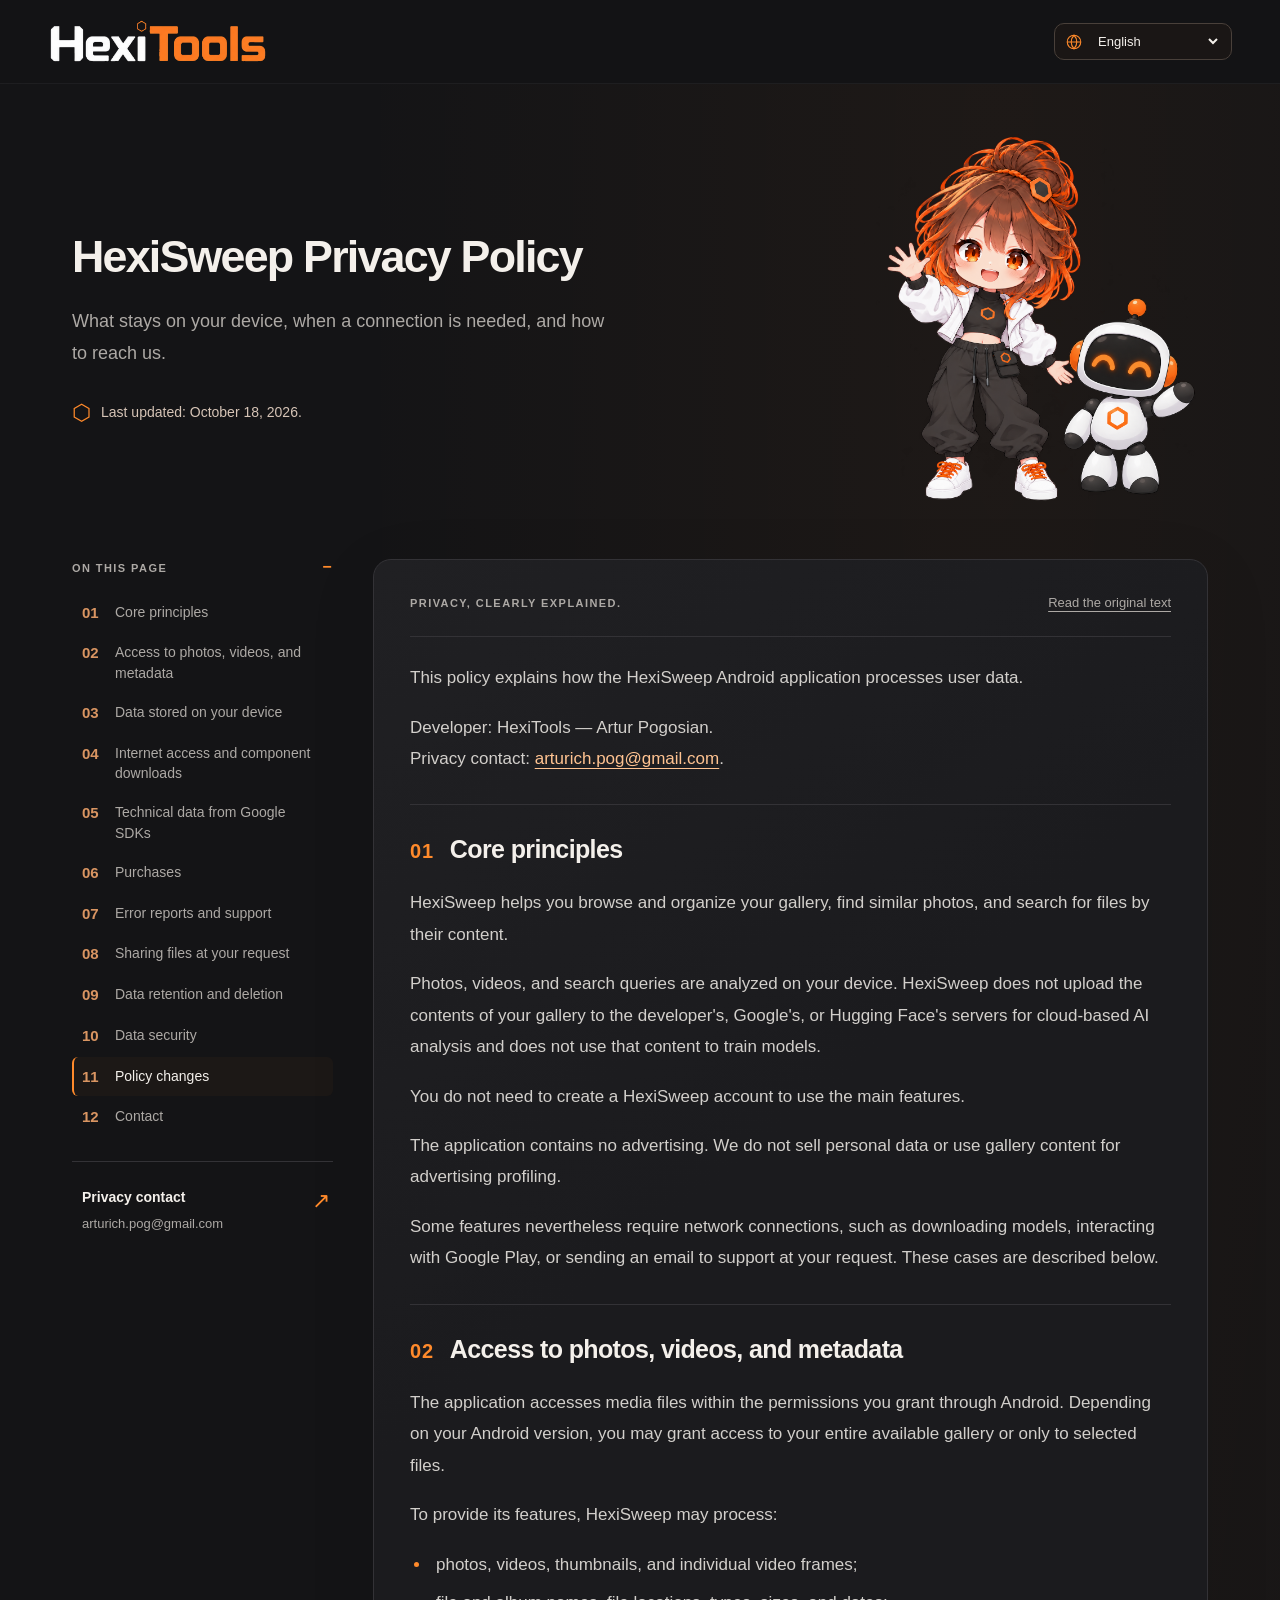
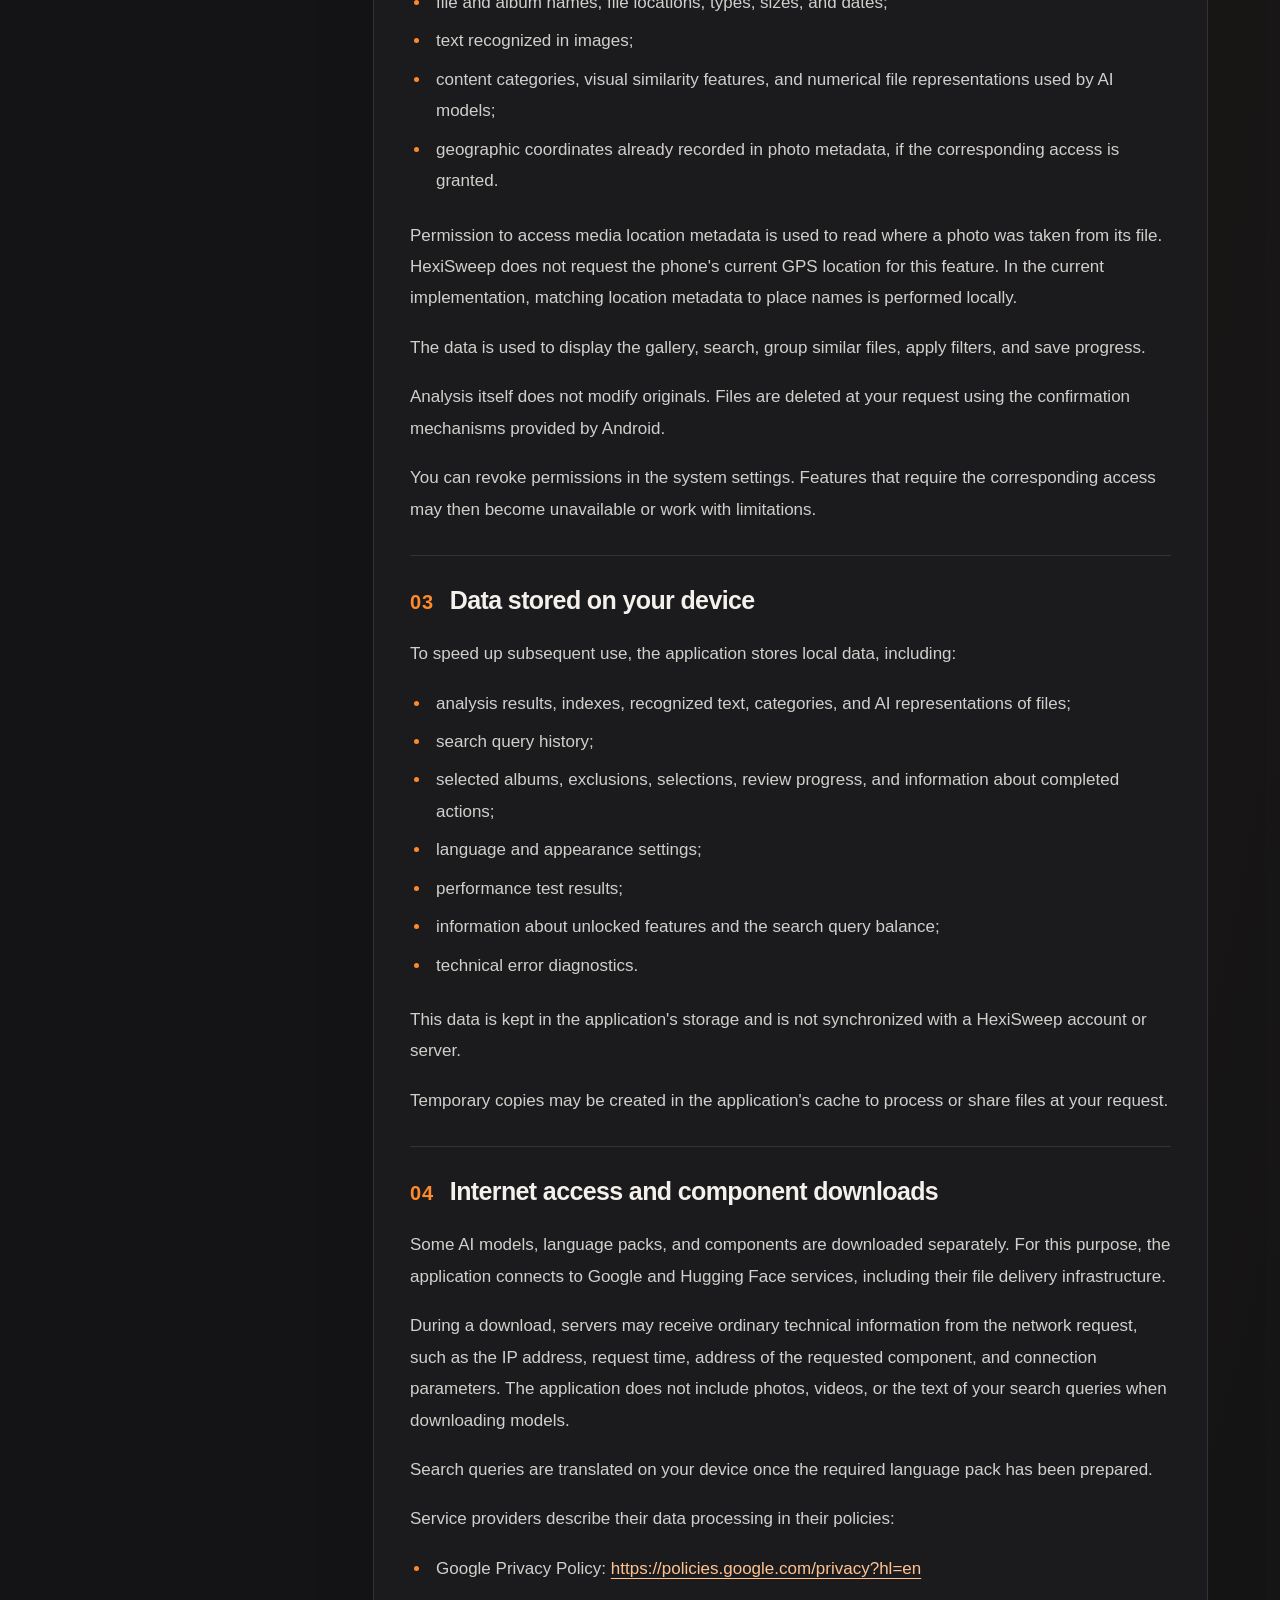
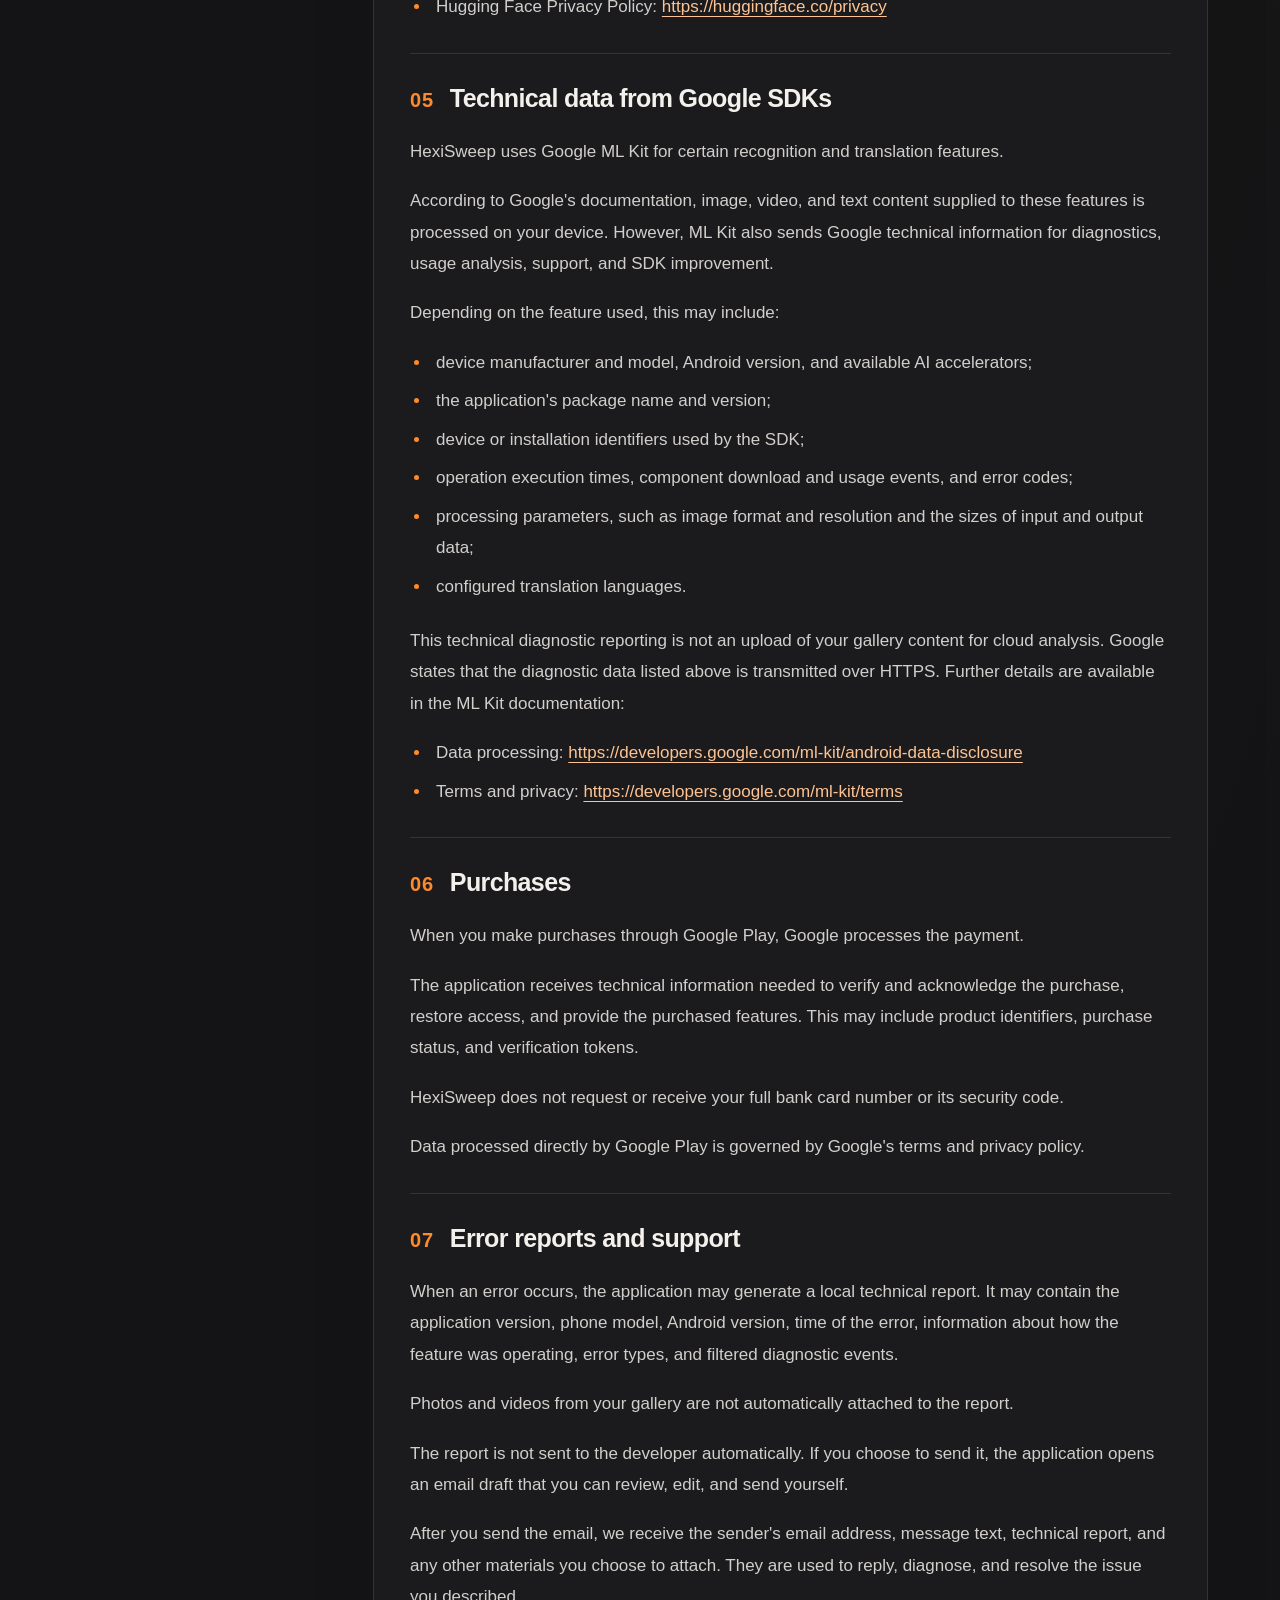
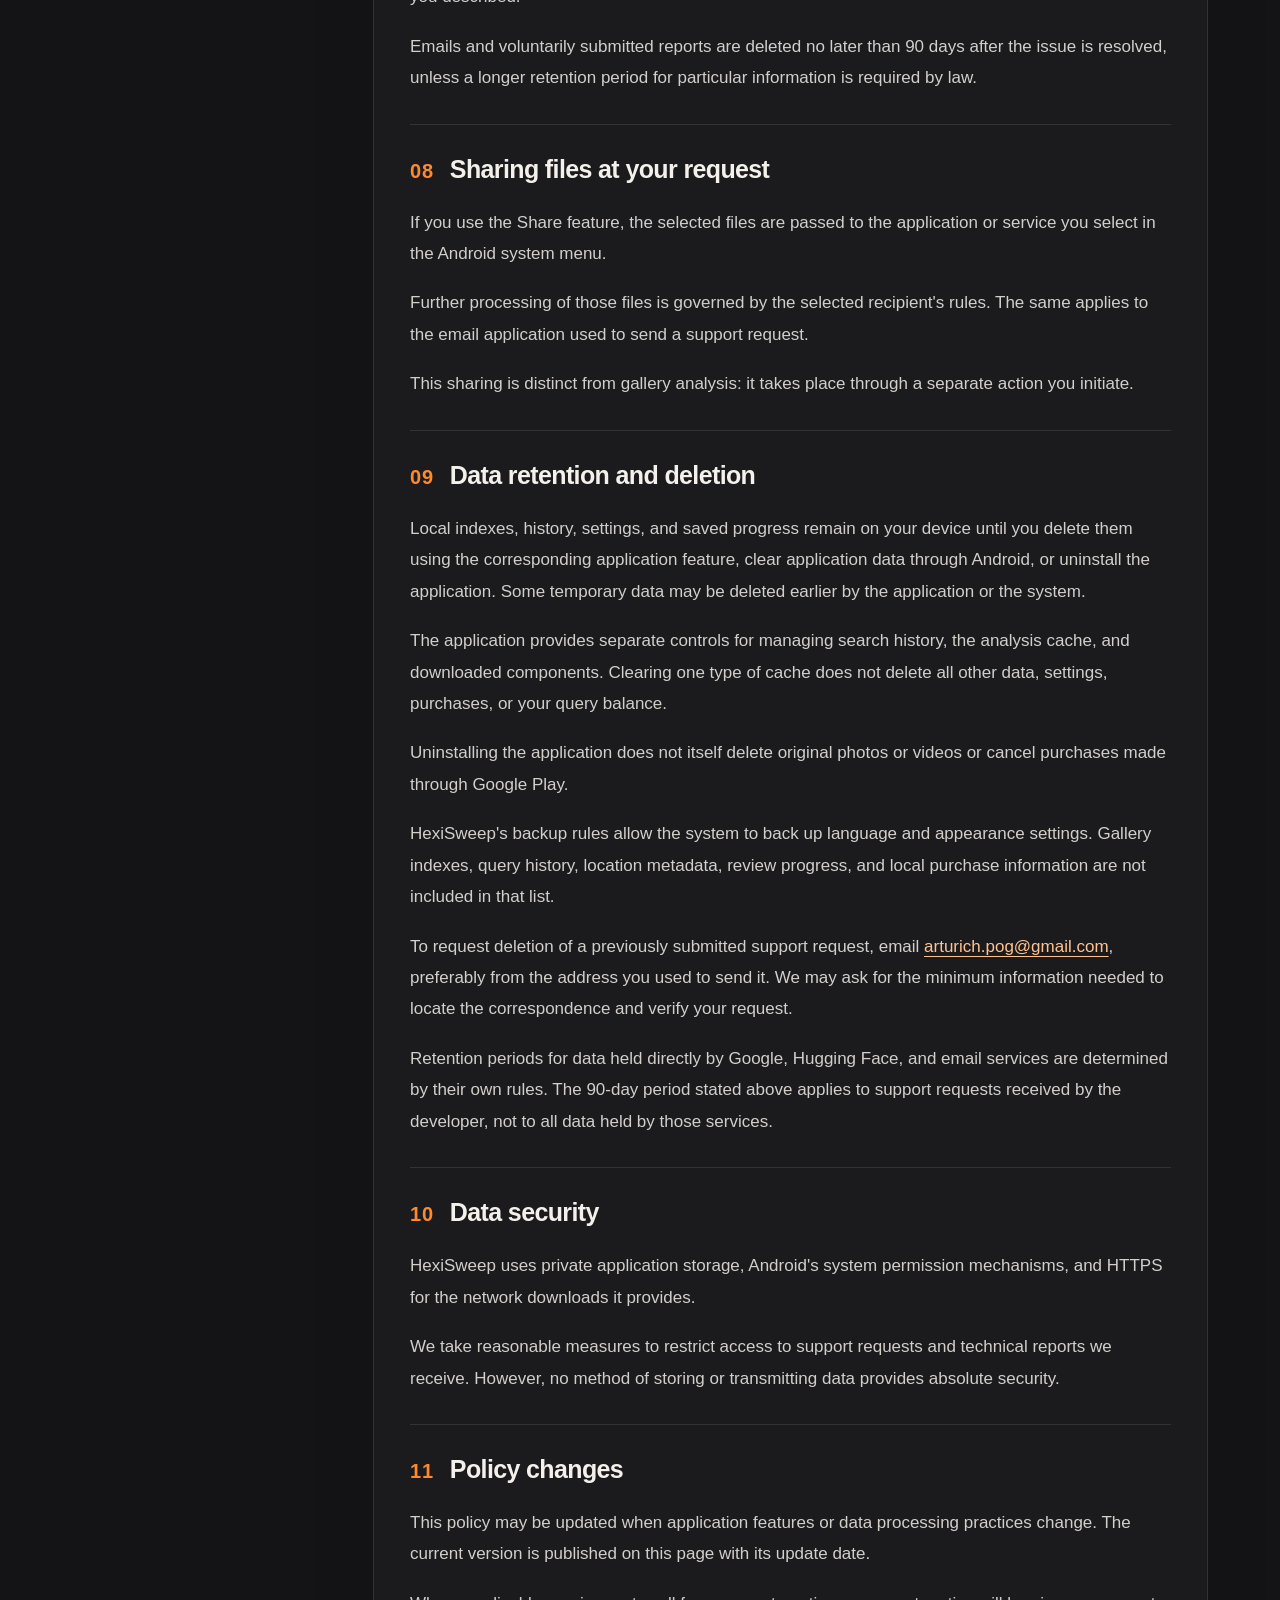
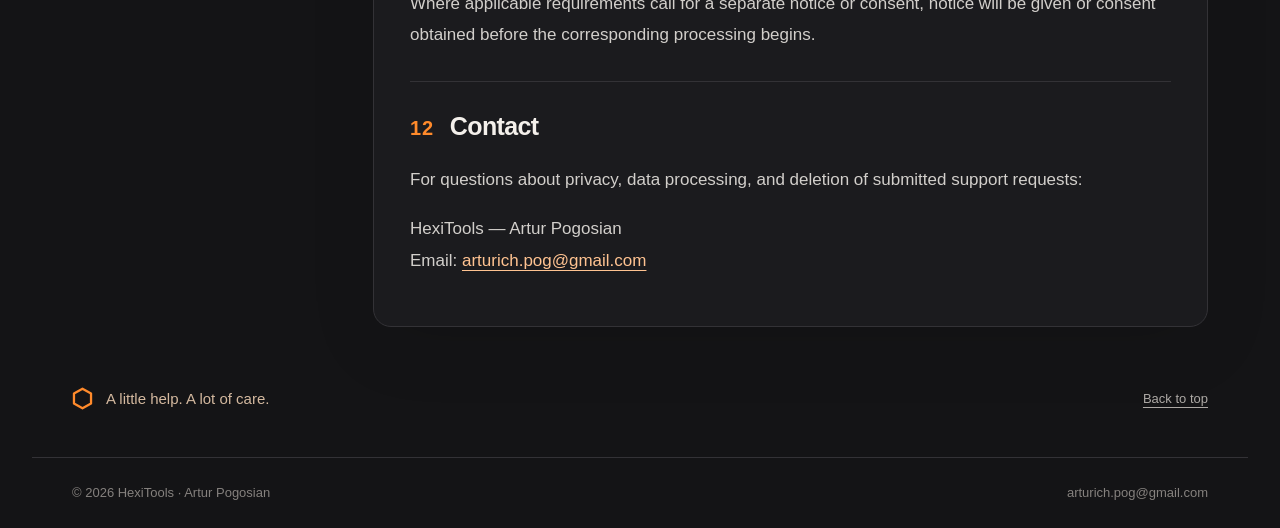
==== commit 65f9efa3: "Refine HexiSweep privacy branding, readability and product URL" ====
--- a/hexisweep/index.html
+++ b/hexisweep/index.html
@@ -1,327 +1 @@
-<!doctype html>
-<html lang="en"><head><meta charset="utf-8"><meta name="viewport" content="width=device-width,initial-scale=1"><meta name="color-scheme" content="dark"><meta name="theme-color" content="#141416"><meta name="description" content="HexiSweep privacy policy: on-device gallery analysis, permissions, purchases, support, and your data. Available in six languages."><meta name="referrer" content="no-referrer"><title>HexiSweep Privacy Policy · HexiTools</title><link rel="canonical" href="https://art1shock.github.io/hexitools-site/hexisweep/"><link rel="icon" href="icon.svg" type="image/svg+xml"><link rel="stylesheet" href="style.css"><script src="app.js" defer></script></head>
-<body id="top"><a href="#policy" class="skip" data-ui="11">Skip to policy</a><div class="reading-progress" aria-hidden="true"></div>
-<header class="site-header"><div class="header-inner"><a class="brand" href="#top" aria-label="HexiTools"><svg viewBox="0 0 32 36" fill="none" aria-hidden="true"><path d="M16 3 29 10.5v15L16 33 3 25.5v-15Z" stroke="currentColor" stroke-width="3.5" stroke-linejoin="round"/></svg><span>Hexi<span class="orange">Tools</span></span></a><div class="header-right"><span class="app-label">HexiSweep</span><div class="language"><svg viewBox="0 0 24 24" fill="none" aria-hidden="true"><circle cx="12" cy="12" r="9"/><path d="M3 12h18M12 3c5 5 5 13 0 18-5-5-5-13 0-18Z"/></svg><label class="sr-only" for="language" data-ui="8">Language</label><select id="language"><option value="en">English</option><option value="ru">Русский</option><option value="es">Español</option><option value="de">Deutsch</option><option value="fr">Français</option><option value="pt-BR">Português (Brasil)</option></select></div></div></div></header>
-<main><div class="hero wrap"><div class="hero-copy"><div class="eyebrow"><span class="status-dot"></span> HEXISWEEP <span class="slash">/</span> <span data-ui="9">Privacy policy</span></div><h1 id="page-title">HexiSweep Privacy Policy</h1><p class="hero-lead" data-ui="1">What stays on your device, when a connection is needed, and how to reach us.</p><div class="hero-meta"><span class="tiny-hex">⬡</span><span id="update-date">Last updated: October 18, 2026.</span></div></div><div class="hero-art" aria-hidden="true"><div class="orbit orbit-one"></div><div class="orbit orbit-two"></div><span class="art-hex hex-one">⬡</span><span class="art-hex hex-two">⬡</span><svg class="bot" viewBox="0 0 320 310" xmlns="http://www.w3.org/2000/svg" aria-hidden="true"><defs><linearGradient id="shell" x2=".7" y2="1"><stop stop-color="#fff"/><stop offset="1" stop-color="#cdd0d7"/></linearGradient><linearGradient id="screen" y2="1"><stop stop-color="#353539"/><stop offset="1" stop-color="#111216"/></linearGradient></defs><ellipse cx="161" cy="289" rx="94" ry="11" fill="#000" opacity=".2"/><g stroke="#252529" stroke-width="3"><path d="M151 51v-18h18v18" fill="#33353b"/><circle cx="160" cy="23" r="16" fill="#ff8a2b"/><circle cx="155" cy="17" r="4" fill="#ffd4a6" stroke="none"/><circle cx="65" cy="114" r="24" fill="#ff8a2b"/><circle cx="255" cy="114" r="24" fill="#ff8a2b"/><rect x="64" y="49" width="192" height="138" rx="56" fill="url(#shell)"/><rect x="83" y="70" width="154" height="98" rx="37" fill="url(#screen)"/><path d="M105 125q14-30 28 0m54 0q14-30 28 0" fill="none" stroke="#ff8a2b" stroke-width="10" stroke-linecap="round"/><path d="M104 81q33-10 55-4" fill="none" stroke="#fff" stroke-opacity=".12" stroke-width="7" stroke-linecap="round"/><ellipse cx="160" cy="225" rx="51" ry="43" fill="url(#shell)"/><circle cx="108" cy="203" r="12" fill="#35363c"/><circle cx="212" cy="203" r="12" fill="#35363c"/><rect x="84" y="201" width="26" height="59" rx="13" transform="rotate(19 97 230)" fill="url(#shell)"/><rect x="210" y="201" width="26" height="59" rx="13" transform="rotate(-19 223 230)" fill="url(#shell)"/><path d="M120 256q-12 13-9 30h38v-27m51-3q12 13 9 30h-38v-27" fill="url(#shell)"/><path d="m160 206 16 9v19l-16 9-16-9v-19z" fill="none" stroke="#ff8a2b" stroke-width="5"/></g></svg><span class="art-caption">HexiBot <span>·</span> HexiTools</span></div></div>
-<div class="principles wrap"><div><span class="principle-icon">⌘</span><span data-ui="2">On-device analysis</span></div><div><span class="principle-icon">⊘</span><span data-ui="3">No advertising</span></div><div><span class="principle-icon">◇</span><span data-ui="4">Your choices matter</span></div></div>
-<div class="document-layout wrap"><aside class="sidebar"><details open class="toc-card"><summary class="eyebrow" data-ui="5">On this page</summary><nav id="toc" aria-label="On this page"></nav></details><a class="contact-card" href="mailto:arturich.pog@gmail.com"><span class="contact-symbol">↗</span><strong data-ui="6">Privacy contact</strong><span>arturich.pog@gmail.com</span></a></aside><div class="document" id="policy"><div class="document-heading"><span class="eyebrow" data-ui="0">Privacy, clearly explained.</span><a href="privacy-policy.txt" class="source-link" data-ui="10">Read the original text</a></div><noscript><p><a href="privacy-policy.txt">English · Русский · Español · Deutsch · Français · Português (Brasil): plain text / текст</a></p></noscript><article lang="en" id="policy-en" aria-label="HexiSweep Privacy Policy"><p>This policy explains how the HexiSweep Android application processes user data.</p>
-<p>Developer: HexiTools — Artur Pogosian.<br>Privacy contact: <a href="mailto:arturich.pog@gmail.com">arturich.pog@gmail.com</a>.</p><section id="en-section-1" class="policy-section"><h2><span class="section-number">01</span><span>Core principles</span></h2><p>HexiSweep helps you browse and organize your gallery, find similar photos, and search for files by their content.</p>
-<p>Photos, videos, and search queries are analyzed on your device. HexiSweep does not upload the contents of your gallery to the developer&#x27;s, Google&#x27;s, or Hugging Face&#x27;s servers for cloud-based AI analysis and does not use that content to train models.</p>
-<p>You do not need to create a HexiSweep account to use the main features.</p>
-<p>The application contains no advertising. We do not sell personal data or use gallery content for advertising profiling.</p>
-<p>Some features nevertheless require network connections, such as downloading models, interacting with Google Play, or sending an email to support at your request. These cases are described below.</p></section>
-<section id="en-section-2" class="policy-section"><h2><span class="section-number">02</span><span>Access to photos, videos, and metadata</span></h2><p>The application accesses media files within the permissions you grant through Android. Depending on your Android version, you may grant access to your entire available gallery or only to selected files.</p>
-<p>To provide its features, HexiSweep may process:</p>
-<ul><li>photos, videos, thumbnails, and individual video frames;</li><li>file and album names, file locations, types, sizes, and dates;</li><li>text recognized in images;</li><li>content categories, visual similarity features, and numerical file representations used by AI models;</li><li>geographic coordinates already recorded in photo metadata, if the corresponding access is granted.</li></ul>
-<p>Permission to access media location metadata is used to read where a photo was taken from its file. HexiSweep does not request the phone&#x27;s current GPS location for this feature. In the current implementation, matching location metadata to place names is performed locally.</p>
-<p>The data is used to display the gallery, search, group similar files, apply filters, and save progress.</p>
-<p>Analysis itself does not modify originals. Files are deleted at your request using the confirmation mechanisms provided by Android.</p>
-<p>You can revoke permissions in the system settings. Features that require the corresponding access may then become unavailable or work with limitations.</p></section>
-<section id="en-section-3" class="policy-section"><h2><span class="section-number">03</span><span>Data stored on your device</span></h2><p>To speed up subsequent use, the application stores local data, including:</p>
-<ul><li>analysis results, indexes, recognized text, categories, and AI representations of files;</li><li>search query history;</li><li>selected albums, exclusions, selections, review progress, and information about completed actions;</li><li>language and appearance settings;</li><li>performance test results;</li><li>information about unlocked features and the search query balance;</li><li>technical error diagnostics.</li></ul>
-<p>This data is kept in the application&#x27;s storage and is not synchronized with a HexiSweep account or server.</p>
-<p>Temporary copies may be created in the application&#x27;s cache to process or share files at your request.</p></section>
-<section id="en-section-4" class="policy-section"><h2><span class="section-number">04</span><span>Internet access and component downloads</span></h2><p>Some AI models, language packs, and components are downloaded separately. For this purpose, the application connects to Google and Hugging Face services, including their file delivery infrastructure.</p>
-<p>During a download, servers may receive ordinary technical information from the network request, such as the IP address, request time, address of the requested component, and connection parameters. The application does not include photos, videos, or the text of your search queries when downloading models.</p>
-<p>Search queries are translated on your device once the required language pack has been prepared.</p>
-<p>Service providers describe their data processing in their policies:</p>
-<ul><li>Google Privacy Policy: <a href="https://policies.google.com/privacy?hl=en" rel="noreferrer">https://policies.google.com/privacy?hl=en</a></li><li>Hugging Face Privacy Policy: <a href="https://huggingface.co/privacy" rel="noreferrer">https://huggingface.co/privacy</a></li></ul></section>
-<section id="en-section-5" class="policy-section"><h2><span class="section-number">05</span><span>Technical data from Google SDKs</span></h2><p>HexiSweep uses Google ML Kit for certain recognition and translation features.</p>
-<p>According to Google&#x27;s documentation, image, video, and text content supplied to these features is processed on your device. However, ML Kit also sends Google technical information for diagnostics, usage analysis, support, and SDK improvement.</p>
-<p>Depending on the feature used, this may include:</p>
-<ul><li>device manufacturer and model, Android version, and available AI accelerators;</li><li>the application&#x27;s package name and version;</li><li>device or installation identifiers used by the SDK;</li><li>operation execution times, component download and usage events, and error codes;</li><li>processing parameters, such as image format and resolution and the sizes of input and output data;</li><li>configured translation languages.</li></ul>
-<p>This technical diagnostic reporting is not an upload of your gallery content for cloud analysis. Google states that the diagnostic data listed above is transmitted over HTTPS. Further details are available in the ML Kit documentation:</p>
-<ul><li>Data processing: <a href="https://developers.google.com/ml-kit/android-data-disclosure" rel="noreferrer">https://developers.google.com/ml-kit/android-data-disclosure</a></li><li>Terms and privacy: <a href="https://developers.google.com/ml-kit/terms" rel="noreferrer">https://developers.google.com/ml-kit/terms</a></li></ul></section>
-<section id="en-section-6" class="policy-section"><h2><span class="section-number">06</span><span>Purchases</span></h2><p>When you make purchases through Google Play, Google processes the payment.</p>
-<p>The application receives technical information needed to verify and acknowledge the purchase, restore access, and provide the purchased features. This may include product identifiers, purchase status, and verification tokens.</p>
-<p>HexiSweep does not request or receive your full bank card number or its security code.</p>
-<p>Data processed directly by Google Play is governed by Google&#x27;s terms and privacy policy.</p></section>
-<section id="en-section-7" class="policy-section"><h2><span class="section-number">07</span><span>Error reports and support</span></h2><p>When an error occurs, the application may generate a local technical report. It may contain the application version, phone model, Android version, time of the error, information about how the feature was operating, error types, and filtered diagnostic events.</p>
-<p>Photos and videos from your gallery are not automatically attached to the report.</p>
-<p>The report is not sent to the developer automatically. If you choose to send it, the application opens an email draft that you can review, edit, and send yourself.</p>
-<p>After you send the email, we receive the sender&#x27;s email address, message text, technical report, and any other materials you choose to attach. They are used to reply, diagnose, and resolve the issue you described.</p>
-<p>Emails and voluntarily submitted reports are deleted no later than 90 days after the issue is resolved, unless a longer retention period for particular information is required by law.</p></section>
-<section id="en-section-8" class="policy-section"><h2><span class="section-number">08</span><span>Sharing files at your request</span></h2><p>If you use the Share feature, the selected files are passed to the application or service you select in the Android system menu.</p>
-<p>Further processing of those files is governed by the selected recipient&#x27;s rules. The same applies to the email application used to send a support request.</p>
-<p>This sharing is distinct from gallery analysis: it takes place through a separate action you initiate.</p></section>
-<section id="en-section-9" class="policy-section"><h2><span class="section-number">09</span><span>Data retention and deletion</span></h2><p>Local indexes, history, settings, and saved progress remain on your device until you delete them using the corresponding application feature, clear application data through Android, or uninstall the application. Some temporary data may be deleted earlier by the application or the system.</p>
-<p>The application provides separate controls for managing search history, the analysis cache, and downloaded components. Clearing one type of cache does not delete all other data, settings, purchases, or your query balance.</p>
-<p>Uninstalling the application does not itself delete original photos or videos or cancel purchases made through Google Play.</p>
-<p>HexiSweep&#x27;s backup rules allow the system to back up language and appearance settings. Gallery indexes, query history, location metadata, review progress, and local purchase information are not included in that list.</p>
-<p>To request deletion of a previously submitted support request, email <a href="mailto:arturich.pog@gmail.com">arturich.pog@gmail.com</a>, preferably from the address you used to send it. We may ask for the minimum information needed to locate the correspondence and verify your request.</p>
-<p>Retention periods for data held directly by Google, Hugging Face, and email services are determined by their own rules. The 90-day period stated above applies to support requests received by the developer, not to all data held by those services.</p></section>
-<section id="en-section-10" class="policy-section"><h2><span class="section-number">10</span><span>Data security</span></h2><p>HexiSweep uses private application storage, Android&#x27;s system permission mechanisms, and HTTPS for the network downloads it provides.</p>
-<p>We take reasonable measures to restrict access to support requests and technical reports we receive. However, no method of storing or transmitting data provides absolute security.</p></section>
-<section id="en-section-11" class="policy-section"><h2><span class="section-number">11</span><span>Policy changes</span></h2><p>This policy may be updated when application features or data processing practices change. The current version is published on this page with its update date.</p>
-<p>Where applicable requirements call for a separate notice or consent, notice will be given or consent obtained before the corresponding processing begins.</p></section>
-<section id="en-section-12" class="policy-section"><h2><span class="section-number">12</span><span>Contact</span></h2><p>For questions about privacy, data processing, and deletion of submitted support requests:</p>
-<p>HexiTools — Artur Pogosian<br>Email: <a href="mailto:arturich.pog@gmail.com">arturich.pog@gmail.com</a></p></section>
-</article>
-<article lang="ru" id="policy-ru" hidden aria-label="Политика конфиденциальности HexiSweep"><p>Настоящая политика объясняет, как приложение HexiSweep для Android обрабатывает данные пользователей.</p>
-<p>Разработчик: HexiTools — Artur Pogosian.<br>Контакт по вопросам конфиденциальности: <a href="mailto:arturich.pog@gmail.com">arturich.pog@gmail.com</a>.</p><section id="ru-section-1" class="policy-section"><h2><span class="section-number">01</span><span>Основные принципы</span></h2><p>HexiSweep помогает просматривать и упорядочивать галерею, находить похожие фотографии и искать файлы по содержимому.</p>
-<p>Анализ фотографий, видео и поисковых запросов выполняется на устройстве. HexiSweep не загружает содержимое вашей галереи на серверы разработчика, Google или Hugging Face для облачного AI-анализа и не использует его для обучения моделей.</p>
-<p>Для основных функций не требуется создавать аккаунт HexiSweep.</p>
-<p>В приложении нет рекламы. Мы не продаём персональные данные и не используем содержимое галереи для рекламного профилирования.</p>
-<p>При этом отдельные функции требуют сетевых соединений: например, скачивание моделей, взаимодействие с Google Play и отправка пользователем письма в поддержку. Эти случаи описаны ниже.</p></section>
-<section id="ru-section-2" class="policy-section"><h2><span class="section-number">02</span><span>Доступ к фотографиям, видео и метаданным</span></h2><p>Приложение получает доступ к медиафайлам в пределах разрешений, предоставленных вами через Android. В зависимости от версии системы вы можете разрешить доступ ко всей доступной галерее или только к выбранным файлам.</p>
-<p>Для работы функций HexiSweep может обрабатывать:</p>
-<ul><li>фотографии, видео, миниатюры и отдельные кадры видео;</li><li>названия файлов и альбомов, расположение файлов, тип, размер и даты;</li><li>текст, распознанный на изображениях;</li><li>категории содержимого, признаки визуального сходства и числовые представления файлов, используемые AI-моделями;</li><li>географические координаты, уже записанные в метаданных фотографий, если предоставлен соответствующий доступ.</li></ul>
-<p>Разрешение на доступ к геометкам медиа используется для чтения местоположения съёмки из файлов. HexiSweep не запрашивает текущее GPS-местоположение телефона для этой функции. Сопоставление геометок с названиями мест в текущей реализации выполняется локально.</p>
-<p>Данные используются для отображения галереи, поиска, группировки похожих файлов, фильтрации и сохранения прогресса.</p>
-<p>Сам анализ не изменяет оригиналы. Удаление файлов выполняется по вашему действию с использованием предусмотренных Android механизмов подтверждения.</p>
-<p>Вы можете отозвать разрешения в системных настройках. После этого функции, которым необходим соответствующий доступ, могут стать недоступны или работать с ограничениями.</p></section>
-<section id="ru-section-3" class="policy-section"><h2><span class="section-number">03</span><span>Данные, сохраняемые на устройстве</span></h2><p>Для ускорения повторной работы приложение сохраняет локальные данные, в том числе:</p>
-<ul><li>результаты анализа, индексы, распознанный текст, категории и AI-представления файлов;</li><li>историю поисковых запросов;</li><li>выбранные альбомы, исключения, отметки, прогресс разбора и сведения о выполненных действиях;</li><li>настройки языка и оформления;</li><li>результаты тестов производительности;</li><li>сведения об открытых функциях и балансе поисковых запросов;</li><li>техническую диагностику ошибок.</li></ul>
-<p>Эти данные размещаются в хранилище приложения и не синхронизируются с собственным аккаунтом или сервером HexiSweep.</p>
-<p>Для обработки и передачи файлов по вашему запросу могут создаваться временные копии в кэше приложения.</p></section>
-<section id="ru-section-4" class="policy-section"><h2><span class="section-number">04</span><span>Интернет и загрузка компонентов</span></h2><p>Некоторые AI-модели, языковые пакеты и компоненты загружаются отдельно. Для этого приложение обращается к сервисам Google и Hugging Face, включая используемую ими инфраструктуру доставки файлов.</p>
-<p>При загрузке серверы могут получать обычные технические сведения сетевого запроса: IP-адрес, время обращения, адрес запрашиваемого компонента и служебные параметры соединения. Для скачивания моделей приложение не прикладывает фотографии, видео или текст ваших поисковых запросов.</p>
-<p>Перевод поискового запроса выполняется на устройстве после подготовки необходимого языкового пакета.</p>
-<p>Обработка данных поставщиками сервисов описана в их политиках:</p>
-<ul><li>Политика конфиденциальности Google: <a href="https://policies.google.com/privacy?hl=ru" rel="noreferrer">https://policies.google.com/privacy?hl=ru</a></li><li>Политика конфиденциальности Hugging Face: <a href="https://huggingface.co/privacy" rel="noreferrer">https://huggingface.co/privacy</a></li></ul></section>
-<section id="ru-section-5" class="policy-section"><h2><span class="section-number">05</span><span>Технические данные Google SDK</span></h2><p>HexiSweep использует Google ML Kit для отдельных функций распознавания и перевода.</p>
-<p>Согласно документации Google, содержимое изображений, видео и текста, передаваемое этим функциям, обрабатывается на устройстве. Однако ML Kit также передаёт Google технические сведения для диагностики, анализа использования, поддержки и улучшения SDK.</p>
-<p>В зависимости от используемой функции это могут быть:</p>
-<ul><li>производитель и модель устройства, версия Android и доступные AI-ускорители;</li><li>название пакета и версия приложения;</li><li>идентификаторы устройства или установки, используемые SDK;</li><li>время выполнения операций, события загрузки и использования компонентов, коды ошибок;</li><li>параметры обработки, например формат и разрешение изображения, размеры входных и выходных данных;</li><li>настроенные языки перевода.</li></ul>
-<p>Эта техническая диагностика не является загрузкой содержимого вашей галереи для облачного анализа. Google указывает, что перечисленные диагностические данные передаются по HTTPS. Подробности доступны в документации ML Kit:</p>
-<ul><li>Обработка данных: <a href="https://developers.google.com/ml-kit/android-data-disclosure" rel="noreferrer">https://developers.google.com/ml-kit/android-data-disclosure</a></li><li>Условия и конфиденциальность: <a href="https://developers.google.com/ml-kit/terms" rel="noreferrer">https://developers.google.com/ml-kit/terms</a></li></ul></section>
-<section id="ru-section-6" class="policy-section"><h2><span class="section-number">06</span><span>Покупки</span></h2><p>При совершении покупок через Google Play платёж обрабатывается Google.</p>
-<p>Приложение получает служебные сведения, необходимые для проверки покупки, её подтверждения, восстановления доступа и предоставления приобретённых возможностей. Они могут включать идентификаторы продуктов, статус покупки и токены подтверждения.</p>
-<p>HexiSweep не запрашивает и не получает полный номер вашей банковской карты или её защитный код.</p>
-<p>Данные, обрабатываемые непосредственно Google Play, регулируются условиями и политикой конфиденциальности Google.</p></section>
-<section id="ru-section-7" class="policy-section"><h2><span class="section-number">07</span><span>Отчёты об ошибках и связь с поддержкой</span></h2><p>При ошибках приложение может сформировать локальный технический отчёт. Он может содержать версию приложения, модель телефона, версию Android, время ошибки, сведения о работе функции, типы ошибок и отфильтрованные диагностические события.</p>
-<p>Фотографии и видео из галереи автоматически к отчёту не прикладываются.</p>
-<p>Отчёт не отправляется разработчику автоматически. Если вы выбираете отправку, приложение открывает почтовый черновик, который вы можете проверить, изменить и отправить самостоятельно.</p>
-<p>После отправки мы получаем адрес отправителя, текст письма, технический отчёт и другие материалы, которые вы решили приложить. Они используются для ответа, диагностики и решения описанной проблемы.</p>
-<p>Письма и добровольно присланные отчёты удаляются не позднее чем через 90 дней после решения вопроса, если более длительное хранение отдельных сведений не требуется законом.</p></section>
-<section id="ru-section-8" class="policy-section"><h2><span class="section-number">08</span><span>Передача файлов по вашему действию</span></h2><p>Если вы используете функцию «Поделиться», выбранные файлы передаются приложению или сервису, который вы указали в системном меню Android.</p>
-<p>Дальнейшая обработка этих файлов регулируется правилами выбранного получателя. То же относится к почтовому приложению, используемому для отправки обращения.</p>
-<p>Такая передача отличается от анализа галереи: она выполняется по вашему отдельному действию.</p></section>
-<section id="ru-section-9" class="policy-section"><h2><span class="section-number">09</span><span>Хранение и удаление данных</span></h2><p>Локальные индексы, история, настройки и сохранённый прогресс хранятся на устройстве до их удаления соответствующей функцией приложения, очистки данных через Android или удаления приложения. Отдельные временные данные могут удаляться раньше самим приложением или системой.</p>
-<p>В приложении предусмотрены отдельные средства управления историей поиска, кэшем анализа и скачанными компонентами. Очистка одного вида кэша не означает удаления всех остальных данных, настроек, покупок или баланса запросов.</p>
-<p>Удаление приложения само по себе не удаляет оригиналы фотографий и видео и не отменяет покупки, совершённые через Google Play.</p>
-<p>Правила резервного копирования HexiSweep разрешают системное сохранение настроек языка и оформления. Индексы галереи, история запросов, геометки, прогресс разбора и локальные сведения о покупках не включены в этот список.</p>
-<p>Для удаления ранее отправленного обращения напишите на <a href="mailto:arturich.pog@gmail.com">arturich.pog@gmail.com</a>, желательно с адреса, с которого оно было отправлено. Мы можем запросить минимальные сведения, необходимые для нахождения обращения и проверки запроса.</p>
-<p>Сроки хранения данных непосредственно Google, Hugging Face и почтовыми сервисами определяются их собственными правилами. Указанный выше срок 90 дней относится к обращениям, полученным разработчиком, а не ко всем данным этих сервисов.</p></section>
-<section id="ru-section-10" class="policy-section"><h2><span class="section-number">10</span><span>Защита данных</span></h2><p>HexiSweep использует приватное хранилище приложения, системные механизмы разрешений Android и HTTPS для предусмотренных сетевых загрузок.</p>
-<p>Мы принимаем разумные меры для ограничения доступа к полученным обращениям и техническим отчётам. При этом ни один способ хранения или передачи данных не обеспечивает абсолютной защиты.</p></section>
-<section id="ru-section-11" class="policy-section"><h2><span class="section-number">11</span><span>Изменения политики</span></h2><p>Политика может обновляться при изменении функций приложения или порядка обработки данных. Актуальная редакция публикуется на этой странице с указанием даты обновления.</p>
-<p>Если изменения требуют отдельного уведомления или согласия, они предоставляются до начала соответствующей обработки в случаях, предусмотренных применимыми требованиями.</p></section>
-<section id="ru-section-12" class="policy-section"><h2><span class="section-number">12</span><span>Контакты</span></h2><p>По вопросам конфиденциальности, обработки данных и удаления отправленных обращений:</p>
-<p>HexiTools — Artur Pogosian<br>Электронная почта: <a href="mailto:arturich.pog@gmail.com">arturich.pog@gmail.com</a></p></section>
-</article>
-<article lang="es" id="policy-es" hidden aria-label="Política de privacidad de HexiSweep"><p>Esta política explica cómo la aplicación HexiSweep para Android trata los datos de los usuarios.</p>
-<p>Desarrollador: HexiTools — Artur Pogosian.<br>Contacto para cuestiones de privacidad: <a href="mailto:arturich.pog@gmail.com">arturich.pog@gmail.com</a>.</p><section id="es-section-1" class="policy-section"><h2><span class="section-number">01</span><span>Principios básicos</span></h2><p>HexiSweep ayuda a ver y organizar la galería, encontrar fotografías similares y buscar archivos por su contenido.</p>
-<p>El análisis de fotografías, vídeos y consultas de búsqueda se realiza en el dispositivo. HexiSweep no sube el contenido de tu galería a los servidores del desarrollador, Google o Hugging Face para realizar análisis de IA en la nube, ni lo utiliza para entrenar modelos.</p>
-<p>No es necesario crear una cuenta de HexiSweep para utilizar las funciones principales.</p>
-<p>La aplicación no contiene publicidad. No vendemos datos personales ni utilizamos el contenido de la galería para crear perfiles publicitarios.</p>
-<p>Sin embargo, algunas funciones requieren conexiones de red: por ejemplo, la descarga de modelos, la interacción con Google Play y el envío de un correo electrónico al servicio de asistencia por parte del usuario. Estos casos se describen a continuación.</p></section>
-<section id="es-section-2" class="policy-section"><h2><span class="section-number">02</span><span>Acceso a fotografías, vídeos y metadatos</span></h2><p>La aplicación accede a los archivos multimedia dentro de los límites de los permisos que concedas a través de Android. Según la versión del sistema, puedes permitir el acceso a toda la galería disponible o solo a los archivos seleccionados.</p>
-<p>Para ofrecer sus funciones, HexiSweep puede tratar:</p>
-<ul><li>fotografías, vídeos, miniaturas y fotogramas individuales de los vídeos;</li><li>nombres de archivos y álbumes, ubicación de los archivos, tipo, tamaño y fechas;</li><li>texto reconocido en las imágenes;</li><li>categorías de contenido, características de similitud visual y representaciones numéricas de los archivos utilizadas por los modelos de IA;</li><li>coordenadas geográficas ya registradas en los metadatos de las fotografías, si se ha concedido el acceso correspondiente.</li></ul>
-<p>El permiso de acceso a las etiquetas de ubicación de los archivos multimedia se utiliza para leer la ubicación de la toma desde los archivos. HexiSweep no solicita la ubicación GPS actual del teléfono para esta función. En la implementación actual, la correspondencia entre las etiquetas de ubicación y los nombres de los lugares se realiza localmente.</p>
-<p>Los datos se utilizan para mostrar la galería, realizar búsquedas, agrupar archivos similares, filtrar y guardar el progreso.</p>
-<p>El análisis en sí no modifica los originales. Los archivos se eliminan por una acción tuya mediante los mecanismos de confirmación previstos por Android.</p>
-<p>Puedes revocar los permisos en los ajustes del sistema. Después, las funciones que necesiten ese acceso pueden dejar de estar disponibles o funcionar con limitaciones.</p></section>
-<section id="es-section-3" class="policy-section"><h2><span class="section-number">03</span><span>Datos guardados en el dispositivo</span></h2><p>Para agilizar el uso posterior, la aplicación guarda datos locales, entre ellos:</p>
-<ul><li>resultados del análisis, índices, texto reconocido, categorías y representaciones de los archivos utilizadas por la IA;</li><li>historial de consultas de búsqueda;</li><li>álbumes seleccionados, exclusiones, marcas, progreso de la revisión e información sobre las acciones realizadas;</li><li>ajustes de idioma y apariencia;</li><li>resultados de las pruebas de rendimiento;</li><li>información sobre las funciones desbloqueadas y el saldo de consultas de búsqueda;</li><li>diagnóstico técnico de errores.</li></ul>
-<p>Estos datos se encuentran en el almacenamiento de la aplicación y no se sincronizan con una cuenta o un servidor propios de HexiSweep.</p>
-<p>Para procesar y transferir archivos a petición tuya, pueden crearse copias temporales en la caché de la aplicación.</p></section>
-<section id="es-section-4" class="policy-section"><h2><span class="section-number">04</span><span>Internet y descarga de componentes</span></h2><p>Algunos modelos de IA, paquetes de idiomas y componentes se descargan por separado. Para ello, la aplicación se conecta a servicios de Google y Hugging Face, incluida la infraestructura de distribución de archivos que utilizan.</p>
-<p>Durante la descarga, los servidores pueden recibir los datos técnicos habituales de una solicitud de red: dirección IP, hora de la solicitud, dirección del componente solicitado y parámetros técnicos de la conexión. Para descargar modelos, la aplicación no adjunta fotografías, vídeos ni el texto de tus consultas de búsqueda.</p>
-<p>La traducción de una consulta de búsqueda se realiza en el dispositivo después de preparar el paquete de idiomas necesario.</p>
-<p>El tratamiento de los datos por parte de los proveedores de servicios se describe en sus políticas:</p>
-<ul><li>Política de privacidad de Google: <a href="https://policies.google.com/privacy?hl=es" rel="noreferrer">https://policies.google.com/privacy?hl=es</a></li><li>Política de privacidad de Hugging Face: <a href="https://huggingface.co/privacy" rel="noreferrer">https://huggingface.co/privacy</a></li></ul></section>
-<section id="es-section-5" class="policy-section"><h2><span class="section-number">05</span><span>Datos técnicos de los SDK de Google</span></h2><p>HexiSweep utiliza Google ML Kit para determinadas funciones de reconocimiento y traducción.</p>
-<p>Según la documentación de Google, el contenido de las imágenes, los vídeos y el texto que se proporciona a estas funciones se procesa en el dispositivo. Sin embargo, ML Kit también transmite a Google información técnica para el diagnóstico, el análisis del uso, el soporte y la mejora del SDK.</p>
-<p>Según la función utilizada, esta información puede incluir:</p>
-<ul><li>fabricante y modelo del dispositivo, versión de Android y aceleradores de IA disponibles;</li><li>nombre del paquete y versión de la aplicación;</li><li>identificadores del dispositivo o de la instalación utilizados por el SDK;</li><li>tiempos de ejecución de las operaciones, eventos de carga y uso de los componentes y códigos de error;</li><li>parámetros de procesamiento, como el formato y la resolución de la imagen y el tamaño de los datos de entrada y salida;</li><li>idiomas de traducción configurados.</li></ul>
-<p>Este diagnóstico técnico no constituye una subida del contenido de tu galería para su análisis en la nube. Google indica que los datos de diagnóstico enumerados se transmiten mediante HTTPS. Encontrarás más información en la documentación de ML Kit:</p>
-<ul><li>Tratamiento de datos: <a href="https://developers.google.com/ml-kit/android-data-disclosure" rel="noreferrer">https://developers.google.com/ml-kit/android-data-disclosure</a></li><li>Condiciones y privacidad: <a href="https://developers.google.com/ml-kit/terms" rel="noreferrer">https://developers.google.com/ml-kit/terms</a></li></ul></section>
-<section id="es-section-6" class="policy-section"><h2><span class="section-number">06</span><span>Compras</span></h2><p>Cuando realizas compras a través de Google Play, Google procesa el pago.</p>
-<p>La aplicación recibe los datos operativos necesarios para verificar la compra, confirmarla, restaurar el acceso y proporcionar las funciones adquiridas. Pueden incluir identificadores de productos, el estado de la compra y tokens de confirmación.</p>
-<p>HexiSweep no solicita ni recibe el número completo de tu tarjeta bancaria ni su código de seguridad.</p>
-<p>Los datos tratados directamente por Google Play se rigen por las condiciones y la política de privacidad de Google.</p></section>
-<section id="es-section-7" class="policy-section"><h2><span class="section-number">07</span><span>Informes de errores y contacto con el servicio de asistencia</span></h2><p>Si se producen errores, la aplicación puede generar un informe técnico local. Puede contener la versión de la aplicación, el modelo del teléfono, la versión de Android, la hora del error, información sobre el funcionamiento de la función, tipos de errores y eventos de diagnóstico filtrados.</p>
-<p>Las fotografías y los vídeos de la galería no se adjuntan automáticamente al informe.</p>
-<p>El informe no se envía automáticamente al desarrollador. Si decides enviarlo, la aplicación abre un borrador de correo electrónico que puedes revisar, modificar y enviar por tu cuenta.</p>
-<p>Después del envío, recibimos la dirección del remitente, el texto del correo, el informe técnico y otros materiales que hayas decidido adjuntar. Se utilizan para responder, diagnosticar y resolver el problema descrito.</p>
-<p>Los correos electrónicos y los informes enviados voluntariamente se eliminan en un plazo máximo de 90 días tras la resolución del asunto, salvo que la ley exija conservar determinados datos durante más tiempo.</p></section>
-<section id="es-section-8" class="policy-section"><h2><span class="section-number">08</span><span>Transferencia de archivos por una acción tuya</span></h2><p>Si utilizas la función «Compartir», los archivos seleccionados se transfieren a la aplicación o al servicio que indiques en el menú del sistema Android.</p>
-<p>El tratamiento posterior de estos archivos se rige por las normas del destinatario seleccionado. Lo mismo se aplica a la aplicación de correo utilizada para enviar una solicitud de asistencia.</p>
-<p>Esta transferencia es distinta del análisis de la galería: se realiza por una acción tuya independiente.</p></section>
-<section id="es-section-9" class="policy-section"><h2><span class="section-number">09</span><span>Conservación y eliminación de datos</span></h2><p>Los índices locales, el historial, los ajustes y el progreso guardado permanecen en el dispositivo hasta que se eliminen mediante la función correspondiente de la aplicación, se borren los datos a través de Android o se desinstale la aplicación. Algunos datos temporales pueden ser eliminados antes por la propia aplicación o por el sistema.</p>
-<p>La aplicación ofrece herramientas independientes para gestionar el historial de búsqueda, la caché del análisis y los componentes descargados. Borrar un tipo de caché no implica eliminar todos los demás datos, ajustes, compras o el saldo de consultas.</p>
-<p>Desinstalar la aplicación no elimina por sí solo las fotografías y los vídeos originales ni cancela las compras realizadas a través de Google Play.</p>
-<p>Las reglas de copia de seguridad de HexiSweep permiten que el sistema guarde los ajustes de idioma y apariencia. Los índices de la galería, el historial de consultas, las etiquetas de ubicación, el progreso de la revisión y la información local sobre compras no están incluidos en esta lista.</p>
-<p>Para solicitar la eliminación de una solicitud de asistencia enviada anteriormente, escribe a <a href="mailto:arturich.pog@gmail.com">arturich.pog@gmail.com</a>, preferiblemente desde la dirección desde la que la enviaste. Podemos pedir los datos mínimos necesarios para localizar la solicitud y verificar la petición.</p>
-<p>Los plazos de conservación de los datos tratados directamente por Google, Hugging Face y los servicios de correo se determinan según sus propias normas. El plazo de 90 días indicado anteriormente se refiere a las solicitudes recibidas por el desarrollador, no a todos los datos de esos servicios.</p></section>
-<section id="es-section-10" class="policy-section"><h2><span class="section-number">10</span><span>Protección de datos</span></h2><p>HexiSweep utiliza el almacenamiento privado de la aplicación, los mecanismos de permisos del sistema Android y HTTPS para las descargas de red previstas.</p>
-<p>Adoptamos medidas razonables para limitar el acceso a las solicitudes recibidas y a los informes técnicos. Sin embargo, ningún método de almacenamiento o transmisión de datos ofrece una protección absoluta.</p></section>
-<section id="es-section-11" class="policy-section"><h2><span class="section-number">11</span><span>Cambios en la política</span></h2><p>La política puede actualizarse cuando cambien las funciones de la aplicación o la forma de tratar los datos. La versión vigente se publica en esta página e indica la fecha de actualización.</p>
-<p>Si los cambios requieren una notificación o un consentimiento por separado, estos se facilitarán antes de que comience el tratamiento correspondiente en los casos previstos por los requisitos aplicables.</p></section>
-<section id="es-section-12" class="policy-section"><h2><span class="section-number">12</span><span>Contacto</span></h2><p>Para cuestiones relacionadas con la privacidad, el tratamiento de datos y la eliminación de solicitudes enviadas:</p>
-<p>HexiTools — Artur Pogosian<br>Correo electrónico: <a href="mailto:arturich.pog@gmail.com">arturich.pog@gmail.com</a></p></section>
-</article>
-<article lang="de" id="policy-de" hidden aria-label="Datenschutzerklärung von HexiSweep"><p>Diese Erklärung erläutert, wie die Android-App HexiSweep Nutzerdaten verarbeitet.</p>
-<p>Entwickler: HexiTools — Artur Pogosian.<br>Kontakt für Datenschutzfragen: <a href="mailto:arturich.pog@gmail.com">arturich.pog@gmail.com</a>.</p><section id="de-section-1" class="policy-section"><h2><span class="section-number">01</span><span>Grundsätze</span></h2><p>HexiSweep hilft Ihnen, Ihre Galerie anzusehen und zu organisieren, ähnliche Fotos zu finden und Dateien anhand ihres Inhalts zu suchen.</p>
-<p>Die Analyse von Fotos, Videos und Suchanfragen erfolgt auf dem Gerät. HexiSweep lädt die Inhalte Ihrer Galerie weder auf Server des Entwicklers noch auf Server von Google oder Hugging Face hoch, um sie einer cloudbasierten KI-Analyse zu unterziehen, und verwendet sie nicht zum Trainieren von Modellen.</p>
-<p>Für die grundlegenden Funktionen ist kein HexiSweep-Konto erforderlich.</p>
-<p>Die App enthält keine Werbung. Wir verkaufen keine personenbezogenen Daten und verwenden die Inhalte Ihrer Galerie nicht für Werbeprofile.</p>
-<p>Einzelne Funktionen benötigen jedoch Netzwerkverbindungen, etwa das Herunterladen von Modellen, die Kommunikation mit Google Play oder das Versenden einer E-Mail an den Support durch den Nutzer. Diese Fälle werden nachfolgend beschrieben.</p></section>
-<section id="de-section-2" class="policy-section"><h2><span class="section-number">02</span><span>Zugriff auf Fotos, Videos und Metadaten</span></h2><p>Die App greift im Rahmen der Berechtigungen auf Mediendateien zu, die Sie ihr über Android erteilen. Je nach Systemversion können Sie den Zugriff auf die gesamte verfügbare Galerie oder nur auf ausgewählte Dateien erlauben.</p>
-<p>Für seine Funktionen kann HexiSweep folgende Daten verarbeiten:</p>
-<ul><li>Fotos, Videos, Miniaturansichten und einzelne Videobilder;</li><li>Datei- und Albumnamen, Dateispeicherorte, Dateitypen, Größen und Datumsangaben;</li><li>in Bildern erkannten Text;</li><li>Inhaltskategorien, Merkmale visueller Ähnlichkeit und numerische Darstellungen von Dateien, die von KI-Modellen verwendet werden;</li><li>geografische Koordinaten, die bereits in den Metadaten von Fotos gespeichert sind, sofern der entsprechende Zugriff erteilt wurde.</li></ul>
-<p>Die Berechtigung für den Zugriff auf Standortinformationen von Medien wird verwendet, um den Aufnahmeort aus Dateien auszulesen. HexiSweep fragt für diese Funktion nicht den aktuellen GPS-Standort des Telefons ab. Die Zuordnung von Geotags zu Ortsnamen erfolgt in der aktuellen Implementierung lokal.</p>
-<p>Die Daten werden für die Anzeige der Galerie, die Suche, die Gruppierung ähnlicher Dateien, die Filterung und das Speichern des Bearbeitungsfortschritts verwendet.</p>
-<p>Die Analyse selbst verändert die Originale nicht. Dateien werden nur auf Ihre Veranlassung hin über die von Android vorgesehenen Bestätigungsmechanismen gelöscht.</p>
-<p>Sie können Berechtigungen in den Systemeinstellungen widerrufen. Funktionen, die den jeweiligen Zugriff benötigen, sind danach möglicherweise nicht mehr oder nur eingeschränkt verfügbar.</p></section>
-<section id="de-section-3" class="policy-section"><h2><span class="section-number">03</span><span>Auf dem Gerät gespeicherte Daten</span></h2><p>Um die erneute Nutzung zu beschleunigen, speichert die App lokale Daten, darunter:</p>
-<ul><li>Analyseergebnisse, Indizes, erkannten Text, Kategorien und KI-Darstellungen von Dateien;</li><li>den Suchverlauf;</li><li>ausgewählte Alben, Ausnahmen, Markierungen, den Sortierfortschritt und Angaben zu ausgeführten Aktionen;</li><li>Sprach- und Darstellungseinstellungen;</li><li>Ergebnisse von Leistungstests;</li><li>Angaben zu freigeschalteten Funktionen und zum verfügbaren Kontingent an Suchanfragen;</li><li>technische Fehlerdiagnosen.</li></ul>
-<p>Diese Daten befinden sich im Speicher der App und werden nicht mit einem eigenen HexiSweep-Konto oder -Server synchronisiert.</p>
-<p>Zur Verarbeitung und Weitergabe von Dateien auf Ihre Veranlassung hin können temporäre Kopien im Cache der App angelegt werden.</p></section>
-<section id="de-section-4" class="policy-section"><h2><span class="section-number">04</span><span>Internet und Herunterladen von Komponenten</span></h2><p>Einige KI-Modelle, Sprachpakete und Komponenten werden separat heruntergeladen. Dafür greift die App auf Dienste von Google und Hugging Face zu, einschließlich der von ihnen verwendeten Infrastruktur zur Dateibereitstellung.</p>
-<p>Beim Herunterladen können die Server übliche technische Angaben zur Netzwerkanfrage erhalten: die IP-Adresse, den Zeitpunkt des Zugriffs, die Adresse der angeforderten Komponente und technische Verbindungsparameter. Zum Herunterladen von Modellen übermittelt die App keine Fotos, Videos oder Texte Ihrer Suchanfragen.</p>
-<p>Suchanfragen werden nach der Bereitstellung des erforderlichen Sprachpakets auf dem Gerät übersetzt.</p>
-<p>Die Datenverarbeitung durch die Diensteanbieter ist in deren Datenschutzerklärungen beschrieben:</p>
-<ul><li>Datenschutzerklärung von Google: <a href="https://policies.google.com/privacy?hl=de" rel="noreferrer">https://policies.google.com/privacy?hl=de</a></li><li>Datenschutzerklärung von Hugging Face: <a href="https://huggingface.co/privacy" rel="noreferrer">https://huggingface.co/privacy</a></li></ul></section>
-<section id="de-section-5" class="policy-section"><h2><span class="section-number">05</span><span>Technische Daten der Google-SDKs</span></h2><p>HexiSweep verwendet Google ML Kit für einzelne Erkennungs- und Übersetzungsfunktionen.</p>
-<p>Laut der Dokumentation von Google werden die Bild-, Video- und Textinhalte, die diesen Funktionen übergeben werden, auf dem Gerät verarbeitet. ML Kit übermittelt jedoch auch technische Angaben an Google zur Diagnose, zur Nutzungsanalyse sowie zur Unterstützung und Verbesserung des SDKs.</p>
-<p>Je nach verwendeter Funktion können dazu folgende Angaben gehören:</p>
-<ul><li>Gerätehersteller und -modell, Android-Version und verfügbare KI-Beschleuniger;</li><li>Paketname und Version der App;</li><li>vom SDK verwendete Geräte- oder Installationskennungen;</li><li>Ausführungszeiten von Vorgängen, Ereignisse beim Herunterladen und Verwenden von Komponenten sowie Fehlercodes;</li><li>Verarbeitungsparameter, beispielsweise Bildformat und -auflösung sowie die Größe der Ein- und Ausgabedaten;</li><li>eingestellte Übersetzungssprachen.</li></ul>
-<p>Diese technische Diagnose bedeutet nicht, dass die Inhalte Ihrer Galerie zur Analyse in die Cloud hochgeladen werden. Google gibt an, dass die aufgeführten Diagnosedaten über HTTPS übertragen werden. Weitere Informationen finden Sie in der ML-Kit-Dokumentation:</p>
-<ul><li>Datenverarbeitung: <a href="https://developers.google.com/ml-kit/android-data-disclosure" rel="noreferrer">https://developers.google.com/ml-kit/android-data-disclosure</a></li><li>Bedingungen und Datenschutz: <a href="https://developers.google.com/ml-kit/terms" rel="noreferrer">https://developers.google.com/ml-kit/terms</a></li></ul></section>
-<section id="de-section-6" class="policy-section"><h2><span class="section-number">06</span><span>Käufe</span></h2><p>Bei Käufen über Google Play wird die Zahlung von Google abgewickelt.</p>
-<p>Die App erhält die technischen Angaben, die zur Prüfung und Bestätigung des Kaufs, zur Wiederherstellung des Zugriffs und zur Bereitstellung der erworbenen Funktionen erforderlich sind. Dazu können Produktkennungen, der Kaufstatus und Bestätigungstokens gehören.</p>
-<p>HexiSweep fragt weder die vollständige Nummer Ihrer Bankkarte noch deren Sicherheitscode ab und erhält diese auch nicht.</p>
-<p>Für Daten, die unmittelbar von Google Play verarbeitet werden, gelten die Bedingungen und die Datenschutzerklärung von Google.</p></section>
-<section id="de-section-7" class="policy-section"><h2><span class="section-number">07</span><span>Fehlerberichte und Kontakt zum Support</span></h2><p>Bei Fehlern kann die App einen lokalen technischen Bericht erstellen. Dieser kann die App-Version, das Telefonmodell, die Android-Version, den Fehlerzeitpunkt, Angaben zur Ausführung der Funktion, Fehlerarten und gefilterte Diagnoseereignisse enthalten.</p>
-<p>Fotos und Videos aus der Galerie werden dem Bericht nicht automatisch beigefügt.</p>
-<p>Der Bericht wird nicht automatisch an den Entwickler gesendet. Wenn Sie die Versandoption wählen, öffnet die App einen E-Mail-Entwurf, den Sie selbst prüfen, ändern und versenden können.</p>
-<p>Nach dem Versand erhalten wir die Absenderadresse, den Nachrichtentext, den technischen Bericht und weitere Materialien, die Sie beigefügt haben. Sie werden zur Beantwortung Ihrer Anfrage sowie zur Diagnose und Behebung des beschriebenen Problems verwendet.</p>
-<p>E-Mails und freiwillig übermittelte Berichte werden spätestens 90 Tage nach Klärung des Anliegens gelöscht, sofern eine längere Aufbewahrung einzelner Angaben nicht gesetzlich vorgeschrieben ist.</p></section>
-<section id="de-section-8" class="policy-section"><h2><span class="section-number">08</span><span>Weitergabe von Dateien auf Ihre Veranlassung</span></h2><p>Wenn Sie die Funktion „Teilen“ verwenden, werden die ausgewählten Dateien an die App oder den Dienst weitergegeben, die bzw. den Sie im Android-Systemmenü ausgewählt haben.</p>
-<p>Für die weitere Verarbeitung dieser Dateien gelten die Regeln des ausgewählten Empfängers. Dasselbe gilt für die E-Mail-App, mit der Sie eine Anfrage versenden.</p>
-<p>Diese Weitergabe unterscheidet sich von der Galerieanalyse: Sie erfolgt durch eine gesonderte Aktion Ihrerseits.</p></section>
-<section id="de-section-9" class="policy-section"><h2><span class="section-number">09</span><span>Speicherung und Löschung von Daten</span></h2><p>Lokale Indizes, der Verlauf, Einstellungen und gespeicherter Fortschritt verbleiben auf dem Gerät, bis sie über die entsprechende App-Funktion, durch das Löschen der App-Daten in Android oder durch die Deinstallation der App entfernt werden. Einzelne temporäre Daten können von der App oder dem System bereits früher gelöscht werden.</p>
-<p>Die App bietet separate Funktionen zur Verwaltung des Suchverlaufs, des Analyse-Caches und heruntergeladener Komponenten. Das Leeren einer Cache-Art bedeutet nicht, dass alle anderen Daten, Einstellungen, Käufe oder das Kontingent an Suchanfragen gelöscht werden.</p>
-<p>Die Deinstallation der App allein löscht weder die Originalfotos und -videos noch storniert sie Käufe, die über Google Play getätigt wurden.</p>
-<p>Die Sicherungsregeln von HexiSweep erlauben die systemseitige Sicherung der Sprach- und Darstellungseinstellungen. Galerieindizes, Suchverlauf, Geotags, Sortierfortschritt und lokale Kaufangaben sind nicht in dieser Liste enthalten.</p>
-<p>Um eine bereits gesendete Anfrage löschen zu lassen, schreiben Sie an <a href="mailto:arturich.pog@gmail.com">arturich.pog@gmail.com</a>, möglichst von der Adresse, von der Sie die Anfrage gesendet haben. Wir können die Mindestangaben anfordern, die zum Auffinden der Anfrage und zur Prüfung Ihres Löschanliegens erforderlich sind.</p>
-<p>Für die Aufbewahrungsfristen von Daten bei Google, Hugging Face und E-Mail-Diensten gelten deren eigene Regeln. Die oben genannte Frist von 90 Tagen gilt für Anfragen, die der Entwickler erhalten hat, nicht für sämtliche Daten dieser Dienste.</p></section>
-<section id="de-section-10" class="policy-section"><h2><span class="section-number">10</span><span>Datensicherheit</span></h2><p>HexiSweep verwendet den privaten App-Speicher, die Berechtigungsmechanismen von Android und HTTPS für die vorgesehenen Netzwerkdownloads.</p>
-<p>Wir treffen angemessene Maßnahmen, um den Zugriff auf erhaltene Anfragen und technische Berichte zu beschränken. Keine Form der Speicherung oder Übertragung von Daten bietet jedoch absolute Sicherheit.</p></section>
-<section id="de-section-11" class="policy-section"><h2><span class="section-number">11</span><span>Änderungen dieser Erklärung</span></h2><p>Diese Erklärung kann aktualisiert werden, wenn sich App-Funktionen oder die Datenverarbeitung ändern. Die aktuelle Fassung wird auf dieser Seite mit dem Aktualisierungsdatum veröffentlicht.</p>
-<p>Erfordern Änderungen eine gesonderte Benachrichtigung oder Einwilligung, erfolgt diese in den von den anwendbaren Anforderungen vorgesehenen Fällen vor Beginn der entsprechenden Verarbeitung.</p></section>
-<section id="de-section-12" class="policy-section"><h2><span class="section-number">12</span><span>Kontakt</span></h2><p>Bei Fragen zum Datenschutz, zur Datenverarbeitung und zur Löschung bereits gesendeter Anfragen:</p>
-<p>HexiTools — Artur Pogosian<br>E-Mail: <a href="mailto:arturich.pog@gmail.com">arturich.pog@gmail.com</a></p></section>
-</article>
-<article lang="fr" id="policy-fr" hidden aria-label="Politique de confidentialité de HexiSweep"><p>La présente politique explique comment l’application Android HexiSweep traite les données des utilisateurs.</p>
-<p>Développeur : HexiTools — Artur Pogosian.<br>Contact pour les questions de confidentialité : <a href="mailto:arturich.pog@gmail.com">arturich.pog@gmail.com</a>.</p><section id="fr-section-1" class="policy-section"><h2><span class="section-number">01</span><span>Principes généraux</span></h2><p>HexiSweep vous aide à consulter et à organiser votre galerie, à trouver des photos similaires et à rechercher des fichiers selon leur contenu.</p>
-<p>L’analyse des photos, des vidéos et des requêtes de recherche s’effectue sur l’appareil. HexiSweep ne téléverse pas le contenu de votre galerie vers les serveurs du développeur, de Google ou de Hugging Face pour une analyse par IA dans le cloud et ne l’utilise pas pour entraîner des modèles.</p>
-<p>Il n’est pas nécessaire de créer un compte HexiSweep pour utiliser les fonctions principales.</p>
-<p>L’application ne contient pas de publicité. Nous ne vendons pas de données personnelles et n’utilisons pas le contenu de la galerie à des fins de profilage publicitaire.</p>
-<p>Certaines fonctions nécessitent toutefois des connexions réseau, par exemple le téléchargement de modèles, les échanges avec Google Play et l’envoi d’un e-mail au support par l’utilisateur. Ces cas sont décrits ci-dessous.</p></section>
-<section id="fr-section-2" class="policy-section"><h2><span class="section-number">02</span><span>Accès aux photos, aux vidéos et aux métadonnées</span></h2><p>L’application accède aux fichiers multimédias dans les limites des autorisations que vous lui accordez par l’intermédiaire d’Android. Selon la version du système, vous pouvez autoriser l’accès à l’ensemble de la galerie disponible ou uniquement aux fichiers sélectionnés.</p>
-<p>Pour assurer ses fonctions, HexiSweep peut traiter :</p>
-<ul><li>les photos, les vidéos, les miniatures et certaines images extraites de vidéos ;</li><li>les noms des fichiers et des albums, l’emplacement des fichiers, leur type, leur taille et leurs dates ;</li><li>le texte reconnu dans les images ;</li><li>les catégories de contenu, les caractéristiques de similarité visuelle et les représentations numériques des fichiers utilisées par les modèles d’IA ;</li><li>les coordonnées géographiques déjà enregistrées dans les métadonnées des photos, si l’accès correspondant a été accordé.</li></ul>
-<p>L’autorisation d’accès aux données de localisation des médias sert à lire le lieu de prise de vue enregistré dans les fichiers. HexiSweep ne demande pas la position GPS actuelle du téléphone pour cette fonction. Dans l’implémentation actuelle, la correspondance entre les géotags et les noms de lieux est établie localement.</p>
-<p>Ces données sont utilisées pour afficher la galerie, effectuer des recherches, regrouper les fichiers similaires, appliquer des filtres et enregistrer la progression.</p>
-<p>L’analyse elle-même ne modifie pas les originaux. La suppression des fichiers s’effectue à votre initiative, au moyen des mécanismes de confirmation prévus par Android.</p>
-<p>Vous pouvez révoquer les autorisations dans les paramètres du système. Les fonctions qui nécessitent l’accès concerné peuvent alors devenir indisponibles ou fonctionner de manière limitée.</p></section>
-<section id="fr-section-3" class="policy-section"><h2><span class="section-number">03</span><span>Données conservées sur l’appareil</span></h2><p>Pour accélérer les utilisations suivantes, l’application conserve des données locales, notamment :</p>
-<ul><li>les résultats d’analyse, les index, le texte reconnu, les catégories et les représentations des fichiers par l’IA ;</li><li>l’historique des requêtes de recherche ;</li><li>les albums sélectionnés, les exclusions, les éléments marqués, la progression du tri et les informations sur les actions effectuées ;</li><li>les paramètres de langue et d’apparence ;</li><li>les résultats des tests de performances ;</li><li>les informations sur les fonctions débloquées et le solde de requêtes de recherche ;</li><li>les diagnostics techniques des erreurs.</li></ul>
-<p>Ces données sont stockées dans l’espace de l’application et ne sont pas synchronisées avec un compte ou un serveur propre à HexiSweep.</p>
-<p>Des copies temporaires peuvent être créées dans le cache de l’application pour traiter et transmettre des fichiers à votre demande.</p></section>
-<section id="fr-section-4" class="policy-section"><h2><span class="section-number">04</span><span>Internet et téléchargement de composants</span></h2><p>Certains modèles d’IA, packs de langues et composants sont téléchargés séparément. Pour cela, l’application se connecte aux services de Google et de Hugging Face, y compris à l’infrastructure de distribution de fichiers qu’ils utilisent.</p>
-<p>Lors d’un téléchargement, les serveurs peuvent recevoir les informations techniques habituelles d’une requête réseau : l’adresse IP, la date et l’heure de la connexion, l’adresse du composant demandé et les paramètres techniques de connexion. Pour télécharger des modèles, l’application ne joint ni photos, ni vidéos, ni texte de vos requêtes de recherche.</p>
-<p>La traduction des requêtes de recherche s’effectue sur l’appareil, une fois le pack de langue nécessaire préparé.</p>
-<p>Le traitement des données par les fournisseurs de services est décrit dans leurs politiques :</p>
-<ul><li>Politique de confidentialité de Google : <a href="https://policies.google.com/privacy?hl=fr" rel="noreferrer">https://policies.google.com/privacy?hl=fr</a></li><li>Politique de confidentialité de Hugging Face : <a href="https://huggingface.co/privacy" rel="noreferrer">https://huggingface.co/privacy</a></li></ul></section>
-<section id="fr-section-5" class="policy-section"><h2><span class="section-number">05</span><span>Données techniques des SDK Google</span></h2><p>HexiSweep utilise Google ML Kit pour certaines fonctions de reconnaissance et de traduction.</p>
-<p>Selon la documentation de Google, le contenu des images, des vidéos et des textes transmis à ces fonctions est traité sur l’appareil. Toutefois, ML Kit transmet également à Google des informations techniques à des fins de diagnostic, d’analyse de l’utilisation, de maintenance et d’amélioration du SDK.</p>
-<p>Selon la fonction utilisée, ces informations peuvent comprendre :</p>
-<ul><li>le fabricant et le modèle de l’appareil, la version d’Android et les accélérateurs d’IA disponibles ;</li><li>le nom du package et la version de l’application ;</li><li>les identifiants de l’appareil ou de l’installation utilisés par le SDK ;</li><li>la durée d’exécution des opérations, les événements de téléchargement et d’utilisation des composants et les codes d’erreur ;</li><li>les paramètres de traitement, par exemple le format et la résolution des images ainsi que la taille des données d’entrée et de sortie ;</li><li>les langues de traduction configurées.</li></ul>
-<p>Ces diagnostics techniques ne constituent pas un téléversement du contenu de votre galerie pour une analyse dans le cloud. Google indique que les données de diagnostic énumérées sont transmises par HTTPS. Pour en savoir plus, consultez la documentation de ML Kit :</p>
-<ul><li>Traitement des données : <a href="https://developers.google.com/ml-kit/android-data-disclosure" rel="noreferrer">https://developers.google.com/ml-kit/android-data-disclosure</a></li><li>Conditions et confidentialité : <a href="https://developers.google.com/ml-kit/terms" rel="noreferrer">https://developers.google.com/ml-kit/terms</a></li></ul></section>
-<section id="fr-section-6" class="policy-section"><h2><span class="section-number">06</span><span>Achats</span></h2><p>Lorsque vous effectuez un achat via Google Play, le paiement est traité par Google.</p>
-<p>L’application reçoit les informations techniques nécessaires pour vérifier l’achat, le confirmer, rétablir l’accès et fournir les fonctionnalités achetées. Elles peuvent comprendre les identifiants des produits, le statut de l’achat et les jetons de confirmation.</p>
-<p>HexiSweep ne demande ni ne reçoit le numéro complet de votre carte bancaire ou son code de sécurité.</p>
-<p>Les données traitées directement par Google Play sont régies par les conditions et la politique de confidentialité de Google.</p></section>
-<section id="fr-section-7" class="policy-section"><h2><span class="section-number">07</span><span>Rapports d’erreur et contact avec le support</span></h2><p>En cas d’erreur, l’application peut générer un rapport technique local. Celui-ci peut contenir la version de l’application, le modèle du téléphone, la version d’Android, la date et l’heure de l’erreur, des informations sur le fonctionnement de la fonction concernée, les types d’erreurs et des événements de diagnostic filtrés.</p>
-<p>Les photos et vidéos de la galerie ne sont pas automatiquement jointes au rapport.</p>
-<p>Le rapport n’est pas envoyé automatiquement au développeur. Si vous choisissez de l’envoyer, l’application ouvre un brouillon d’e-mail que vous pouvez vérifier, modifier et envoyer vous-même.</p>
-<p>Après l’envoi, nous recevons l’adresse de l’expéditeur, le texte du message, le rapport technique et les autres éléments que vous avez décidé de joindre. Ils sont utilisés pour vous répondre, établir un diagnostic et résoudre le problème décrit.</p>
-<p>Les e-mails et les rapports envoyés volontairement sont supprimés au plus tard 90 jours après la résolution de la demande, sauf si une conservation plus longue de certaines informations est imposée par la loi.</p></section>
-<section id="fr-section-8" class="policy-section"><h2><span class="section-number">08</span><span>Transmission de fichiers à votre initiative</span></h2><p>Si vous utilisez la fonction « Partager », les fichiers sélectionnés sont transmis à l’application ou au service que vous avez choisi dans le menu système d’Android.</p>
-<p>Le traitement ultérieur de ces fichiers est régi par les règles du destinataire choisi. Il en va de même pour l’application de messagerie utilisée pour envoyer votre demande.</p>
-<p>Cette transmission se distingue de l’analyse de la galerie : elle résulte d’une action distincte de votre part.</p></section>
-<section id="fr-section-9" class="policy-section"><h2><span class="section-number">09</span><span>Conservation et suppression des données</span></h2><p>Les index locaux, l’historique, les paramètres et la progression enregistrée sont conservés sur l’appareil jusqu’à leur suppression au moyen de la fonction correspondante de l’application, de l’effacement des données via Android ou de la désinstallation de l’application. Certaines données temporaires peuvent être supprimées plus tôt par l’application elle-même ou par le système.</p>
-<p>L’application propose des outils distincts pour gérer l’historique des recherches, le cache d’analyse et les composants téléchargés. Vider un type de cache ne signifie pas supprimer toutes les autres données, les paramètres, les achats ou le solde de requêtes.</p>
-<p>La désinstallation de l’application ne supprime pas à elle seule les photos et vidéos originales et n’annule pas les achats effectués via Google Play.</p>
-<p>Les règles de sauvegarde de HexiSweep autorisent la sauvegarde système des paramètres de langue et d’apparence. Les index de la galerie, l’historique des requêtes, les géotags, la progression du tri et les informations locales sur les achats ne figurent pas dans cette liste.</p>
-<p>Pour demander la suppression d’une demande précédemment envoyée, écrivez à <a href="mailto:arturich.pog@gmail.com">arturich.pog@gmail.com</a>, de préférence depuis l’adresse utilisée pour l’envoyer. Nous pouvons vous demander le minimum d’informations nécessaire pour retrouver le message et vérifier votre demande de suppression.</p>
-<p>Les durées de conservation des données traitées directement par Google, Hugging Face et les services de messagerie sont définies par leurs propres règles. Le délai de 90 jours indiqué ci-dessus concerne les demandes reçues par le développeur, et non l’ensemble des données de ces services.</p></section>
-<section id="fr-section-10" class="policy-section"><h2><span class="section-number">10</span><span>Protection des données</span></h2><p>HexiSweep utilise l’espace de stockage privé de l’application, les mécanismes d’autorisation d’Android et HTTPS pour les téléchargements réseau prévus.</p>
-<p>Nous prenons des mesures raisonnables pour limiter l’accès aux demandes reçues et aux rapports techniques. Toutefois, aucune méthode de stockage ou de transmission des données ne garantit une protection absolue.</p></section>
-<section id="fr-section-11" class="policy-section"><h2><span class="section-number">11</span><span>Modifications de la politique</span></h2><p>La politique peut être mise à jour en cas de modification des fonctions de l’application ou des modalités de traitement des données. La version en vigueur est publiée sur cette page avec sa date de mise à jour.</p>
-<p>Si des modifications nécessitent une notification distincte ou un consentement, ceux-ci interviennent avant le début du traitement concerné dans les cas prévus par les exigences applicables.</p></section>
-<section id="fr-section-12" class="policy-section"><h2><span class="section-number">12</span><span>Contact</span></h2><p>Pour toute question concernant la confidentialité, le traitement des données ou la suppression des demandes envoyées :</p>
-<p>HexiTools — Artur Pogosian<br>E-mail : <a href="mailto:arturich.pog@gmail.com">arturich.pog@gmail.com</a></p></section>
-</article>
-<article lang="pt-BR" id="policy-pt-BR" hidden aria-label="Política de privacidade do HexiSweep"><p>Esta política explica como o aplicativo HexiSweep para Android trata os dados dos usuários.</p>
-<p>Desenvolvedor: HexiTools — Artur Pogosian.<br>Contato para questões de privacidade: <a href="mailto:arturich.pog@gmail.com">arturich.pog@gmail.com</a>.</p><section id="pt-BR-section-1" class="policy-section"><h2><span class="section-number">01</span><span>Princípios básicos</span></h2><p>O HexiSweep ajuda a visualizar e organizar a galeria, encontrar fotos semelhantes e buscar arquivos pelo conteúdo.</p>
-<p>A análise de fotos, vídeos e consultas de pesquisa é realizada no dispositivo. O HexiSweep não envia o conteúdo da sua galeria aos servidores do desenvolvedor, do Google ou do Hugging Face para análise de IA na nuvem, nem o utiliza para treinar modelos.</p>
-<p>Não é necessário criar uma conta do HexiSweep para usar os recursos principais.</p>
-<p>O aplicativo não contém publicidade. Não vendemos dados pessoais nem usamos o conteúdo da galeria para criar perfis publicitários.</p>
-<p>No entanto, alguns recursos exigem conexões de rede: por exemplo, o download de modelos, a interação com o Google Play e o envio de um e-mail ao suporte pelo usuário. Esses casos são descritos abaixo.</p></section>
-<section id="pt-BR-section-2" class="policy-section"><h2><span class="section-number">02</span><span>Acesso a fotos, vídeos e metadados</span></h2><p>O aplicativo acessa os arquivos de mídia dentro dos limites das permissões que você concede pelo Android. Dependendo da versão do sistema, você pode permitir o acesso a toda a galeria disponível ou somente aos arquivos selecionados.</p>
-<p>Para oferecer seus recursos, o HexiSweep pode tratar:</p>
-<ul><li>fotos, vídeos, miniaturas e quadros individuais dos vídeos;</li><li>nomes de arquivos e álbuns, localização dos arquivos, tipo, tamanho e datas;</li><li>texto reconhecido nas imagens;</li><li>categorias de conteúdo, características de semelhança visual e representações numéricas dos arquivos utilizadas pelos modelos de IA;</li><li>coordenadas geográficas já registradas nos metadados das fotos, se o acesso correspondente tiver sido concedido.</li></ul>
-<p>A permissão de acesso às marcações geográficas dos arquivos de mídia é usada para ler, nos arquivos, o local em que as fotos foram tiradas. O HexiSweep não solicita a localização GPS atual do telefone para esse recurso. Na implementação atual, a associação dessas marcações aos nomes dos lugares é realizada localmente.</p>
-<p>Os dados são usados para exibir a galeria, realizar pesquisas, agrupar arquivos semelhantes, filtrar e salvar o progresso.</p>
-<p>A análise em si não altera os originais. A exclusão de arquivos ocorre por uma ação sua, utilizando os mecanismos de confirmação previstos pelo Android.</p>
-<p>Você pode revogar as permissões nas configurações do sistema. Depois disso, os recursos que precisam do acesso correspondente podem ficar indisponíveis ou funcionar com limitações.</p></section>
-<section id="pt-BR-section-3" class="policy-section"><h2><span class="section-number">03</span><span>Dados armazenados no dispositivo</span></h2><p>Para agilizar o uso posterior, o aplicativo salva dados locais, incluindo:</p>
-<ul><li>resultados da análise, índices, texto reconhecido, categorias e representações dos arquivos utilizadas pela IA;</li><li>histórico de consultas de pesquisa;</li><li>álbuns selecionados, exclusões, marcações, progresso da revisão e informações sobre as ações realizadas;</li><li>configurações de idioma e aparência;</li><li>resultados dos testes de desempenho;</li><li>informações sobre os recursos desbloqueados e o saldo de consultas de pesquisa;</li><li>diagnóstico técnico de erros.</li></ul>
-<p>Esses dados ficam no armazenamento do aplicativo e não são sincronizados com uma conta própria ou um servidor próprio do HexiSweep.</p>
-<p>Para processar e transferir arquivos a seu pedido, podem ser criadas cópias temporárias no cache do aplicativo.</p></section>
-<section id="pt-BR-section-4" class="policy-section"><h2><span class="section-number">04</span><span>Internet e download de componentes</span></h2><p>Alguns modelos de IA, pacotes de idiomas e componentes são baixados separadamente. Para isso, o aplicativo se conecta a serviços do Google e do Hugging Face, incluindo a infraestrutura de distribuição de arquivos utilizada por eles.</p>
-<p>Durante o download, os servidores podem receber as informações técnicas habituais de uma solicitação de rede: endereço IP, horário da solicitação, endereço do componente solicitado e parâmetros técnicos da conexão. Para baixar modelos, o aplicativo não anexa fotos, vídeos ou o texto das suas consultas de pesquisa.</p>
-<p>A tradução de uma consulta de pesquisa é realizada no dispositivo após a preparação do pacote de idiomas necessário.</p>
-<p>O tratamento de dados pelos fornecedores dos serviços é descrito nas respectivas políticas:</p>
-<ul><li>Política de privacidade do Google: <a href="https://policies.google.com/privacy?hl=pt-BR" rel="noreferrer">https://policies.google.com/privacy?hl=pt-BR</a></li><li>Política de privacidade do Hugging Face: <a href="https://huggingface.co/privacy" rel="noreferrer">https://huggingface.co/privacy</a></li></ul></section>
-<section id="pt-BR-section-5" class="policy-section"><h2><span class="section-number">05</span><span>Dados técnicos dos SDKs do Google</span></h2><p>O HexiSweep usa o Google ML Kit para determinados recursos de reconhecimento e tradução.</p>
-<p>Segundo a documentação do Google, o conteúdo de imagens, vídeos e texto fornecido a esses recursos é processado no dispositivo. No entanto, o ML Kit também transmite ao Google informações técnicas para diagnóstico, análise de uso, suporte e melhoria do SDK.</p>
-<p>Dependendo do recurso utilizado, essas informações podem incluir:</p>
-<ul><li>fabricante e modelo do dispositivo, versão do Android e aceleradores de IA disponíveis;</li><li>nome do pacote e versão do aplicativo;</li><li>identificadores do dispositivo ou da instalação utilizados pelo SDK;</li><li>tempos de execução das operações, eventos de carregamento e uso dos componentes e códigos de erro;</li><li>parâmetros de processamento, como formato e resolução da imagem e tamanhos dos dados de entrada e saída;</li><li>idiomas de tradução configurados.</li></ul>
-<p>Esse diagnóstico técnico não constitui o envio do conteúdo da sua galeria para análise na nuvem. O Google informa que os dados de diagnóstico listados são transmitidos por HTTPS. Mais detalhes estão disponíveis na documentação do ML Kit:</p>
-<ul><li>Tratamento de dados: <a href="https://developers.google.com/ml-kit/android-data-disclosure" rel="noreferrer">https://developers.google.com/ml-kit/android-data-disclosure</a></li><li>Termos e privacidade: <a href="https://developers.google.com/ml-kit/terms" rel="noreferrer">https://developers.google.com/ml-kit/terms</a></li></ul></section>
-<section id="pt-BR-section-6" class="policy-section"><h2><span class="section-number">06</span><span>Compras</span></h2><p>Quando você faz compras pelo Google Play, o pagamento é processado pelo Google.</p>
-<p>O aplicativo recebe as informações operacionais necessárias para verificar a compra, confirmá-la, restaurar o acesso e disponibilizar os recursos adquiridos. Elas podem incluir identificadores de produtos, o status da compra e tokens de confirmação.</p>
-<p>O HexiSweep não solicita nem recebe o número completo do seu cartão bancário ou seu código de segurança.</p>
-<p>Os dados tratados diretamente pelo Google Play são regidos pelos termos e pela política de privacidade do Google.</p></section>
-<section id="pt-BR-section-7" class="policy-section"><h2><span class="section-number">07</span><span>Relatórios de erros e contato com o suporte</span></h2><p>Em caso de erros, o aplicativo pode gerar um relatório técnico local. Ele pode conter a versão do aplicativo, o modelo do telefone, a versão do Android, o horário do erro, informações sobre o funcionamento do recurso, tipos de erros e eventos de diagnóstico filtrados.</p>
-<p>Fotos e vídeos da galeria não são anexados automaticamente ao relatório.</p>
-<p>O relatório não é enviado automaticamente ao desenvolvedor. Se você optar pelo envio, o aplicativo abre um rascunho de e-mail que você pode revisar, alterar e enviar por conta própria.</p>
-<p>Após o envio, recebemos o endereço do remetente, o texto do e-mail, o relatório técnico e outros materiais que você decidir anexar. Eles são usados para responder, diagnosticar e resolver o problema descrito.</p>
-<p>Os e-mails e relatórios enviados voluntariamente são excluídos em até 90 dias após a resolução da solicitação, salvo se a lei exigir a conservação de determinadas informações por mais tempo.</p></section>
-<section id="pt-BR-section-8" class="policy-section"><h2><span class="section-number">08</span><span>Transferência de arquivos por uma ação sua</span></h2><p>Se você usar o recurso “Compartilhar”, os arquivos selecionados serão transferidos para o aplicativo ou serviço que você indicar no menu do sistema Android.</p>
-<p>O tratamento posterior desses arquivos é regido pelas regras do destinatário escolhido. O mesmo se aplica ao aplicativo de e-mail usado para enviar uma solicitação de suporte.</p>
-<p>Essa transferência é diferente da análise da galeria: ela ocorre por uma ação sua separada.</p></section>
-<section id="pt-BR-section-9" class="policy-section"><h2><span class="section-number">09</span><span>Armazenamento e exclusão de dados</span></h2><p>Os índices locais, o histórico, as configurações e o progresso salvo permanecem no dispositivo até serem excluídos pelo recurso correspondente do aplicativo, pela limpeza dos dados no Android ou pela desinstalação do aplicativo. Alguns dados temporários podem ser excluídos antes pelo próprio aplicativo ou pelo sistema.</p>
-<p>O aplicativo oferece ferramentas separadas para gerenciar o histórico de pesquisa, o cache da análise e os componentes baixados. Limpar um tipo de cache não significa excluir todos os demais dados, configurações, compras ou o saldo de consultas.</p>
-<p>A desinstalação do aplicativo, por si só, não exclui as fotos e os vídeos originais nem cancela as compras feitas pelo Google Play.</p>
-<p>As regras de backup do HexiSweep permitem que o sistema salve as configurações de idioma e aparência. Os índices da galeria, o histórico de consultas, as marcações geográficas, o progresso da revisão e as informações locais sobre compras não estão incluídos nessa lista.</p>
-<p>Para pedir a exclusão de uma solicitação de suporte enviada anteriormente, escreva para <a href="mailto:arturich.pog@gmail.com">arturich.pog@gmail.com</a>, de preferência a partir do endereço usado no envio. Podemos solicitar as informações mínimas necessárias para localizar a mensagem e verificar o pedido.</p>
-<p>Os prazos de retenção dos dados tratados diretamente pelo Google, pelo Hugging Face e pelos serviços de e-mail são determinados pelas respectivas regras. O prazo de 90 dias indicado acima se refere às solicitações recebidas pelo desenvolvedor, não a todos os dados desses serviços.</p></section>
-<section id="pt-BR-section-10" class="policy-section"><h2><span class="section-number">10</span><span>Proteção de dados</span></h2><p>O HexiSweep usa o armazenamento privado do aplicativo, os mecanismos de permissão do sistema Android e HTTPS para os downloads de rede previstos.</p>
-<p>Adotamos medidas razoáveis para limitar o acesso às solicitações recebidas e aos relatórios técnicos. No entanto, nenhum método de armazenamento ou transmissão de dados oferece proteção absoluta.</p></section>
-<section id="pt-BR-section-11" class="policy-section"><h2><span class="section-number">11</span><span>Alterações na política</span></h2><p>A política pode ser atualizada quando houver mudanças nos recursos do aplicativo ou na forma de tratar os dados. A versão vigente é publicada nesta página com a data de atualização.</p>
-<p>Se as alterações exigirem uma notificação ou um consentimento separado, eles serão fornecidos antes do início do tratamento correspondente nos casos previstos pelos requisitos aplicáveis.</p></section>
-<section id="pt-BR-section-12" class="policy-section"><h2><span class="section-number">12</span><span>Contato</span></h2><p>Para questões de privacidade, tratamento de dados e exclusão de solicitações enviadas:</p>
-<p>HexiTools — Artur Pogosian<br>E-mail: <a href="mailto:arturich.pog@gmail.com">arturich.pog@gmail.com</a></p></section>
-</article></div></div>
-<div class="closing wrap"><div><svg viewBox="0 0 32 36" fill="none" aria-hidden="true"><path d="M16 3 29 10.5v15L16 33 3 25.5v-15Z" stroke="currentColor" stroke-width="3.5" stroke-linejoin="round"/></svg><span data-ui="12">A little help. A lot of care.</span></div><a href="#top" data-ui="7">Back to top</a></div></main>
-<footer class="wrap"><span>© 2026 HexiTools · Artur Pogosian</span><a href="mailto:arturich.pog@gmail.com">arturich.pog@gmail.com</a></footer>
-<script type="application/json" id="translations">{"ui": {"en": ["Privacy, clearly explained.", "What stays on your device, when a connection is needed, and how to reach us.", "On-device analysis", "No advertising", "Your choices matter", "On this page", "Privacy contact", "Back to top", "Language", "Privacy policy", "Read the original text", "Skip to policy", "A little help. A lot of care."], "ru": ["О конфиденциальности — понятно.", "Что остаётся на устройстве, когда нужно подключение к сети и как с нами связаться.", "Анализ на устройстве", "Без рекламы", "Вы управляете данными", "На этой странице", "Вопросы о данных", "Наверх", "Язык", "Политика конфиденциальности", "Оригинальный текст", "Перейти к политике", "Немного помощи. Много заботы."], "es": ["La privacidad, con claridad.", "Qué permanece en tu dispositivo, cuándo se necesita conexión y cómo contactarnos.", "Análisis en el dispositivo", "Sin publicidad", "Tú decides", "En esta página", "Contacto de privacidad", "Volver arriba", "Idioma", "Política de privacidad", "Leer el texto original", "Ir a la política", "Un poco de ayuda. Mucho cuidado."], "de": ["Datenschutz, klar erklärt.", "Was auf deinem Gerät bleibt, wann eine Verbindung nötig ist und wie du uns erreichst.", "Analyse auf dem Gerät", "Keine Werbung", "Du entscheidest", "Auf dieser Seite", "Kontakt zum Datenschutz", "Nach oben", "Sprache", "Datenschutzerklärung", "Originaltext lesen", "Zur Datenschutzerklärung", "Kleine Hilfe. Große Sorgfalt."], "fr": ["La confidentialité, en toute clarté.", "Ce qui reste sur votre appareil, quand une connexion est nécessaire et comment nous contacter.", "Analyse sur l’appareil", "Sans publicité", "Vous gardez le contrôle", "Sur cette page", "Contact confidentialité", "Retour en haut", "Langue", "Politique de confidentialité", "Lire le texte original", "Aller à la politique", "Un peu d’aide. Beaucoup d’attention."], "pt-BR": ["Privacidade, sem complicação.", "O que fica no dispositivo, quando uma conexão é necessária e como entrar em contato.", "Análise no dispositivo", "Sem publicidade", "Você decide", "Nesta página", "Contato sobre privacidade", "Voltar ao topo", "Idioma", "Política de privacidade", "Ler o texto original", "Ir para a política", "Uma pequena ajuda. Muito cuidado."]}, "meta": {"en": {"title": "HexiSweep Privacy Policy", "date": "Last updated: October 18, 2026."}, "ru": {"title": "Политика конфиденциальности HexiSweep", "date": "Дата обновления: 18 октября 2026 года."}, "es": {"title": "Política de privacidad de HexiSweep", "date": "Fecha de actualización: 18 de octubre de 2026."}, "de": {"title": "Datenschutzerklärung von HexiSweep", "date": "Stand: 18. Oktober 2026."}, "fr": {"title": "Politique de confidentialité de HexiSweep", "date": "Date de mise à jour : 18 octobre 2026."}, "pt-BR": {"title": "Política de privacidade do HexiSweep", "date": "Data de atualização: 18 de outubro de 2026."}}, "headings": {"en": ["Core principles", "Access to photos, videos, and metadata", "Data stored on your device", "Internet access and component downloads", "Technical data from Google SDKs", "Purchases", "Error reports and support", "Sharing files at your request", "Data retention and deletion", "Data security", "Policy changes", "Contact"], "ru": ["Основные принципы", "Доступ к фотографиям, видео и метаданным", "Данные, сохраняемые на устройстве", "Интернет и загрузка компонентов", "Технические данные Google SDK", "Покупки", "Отчёты об ошибках и связь с поддержкой", "Передача файлов по вашему действию", "Хранение и удаление данных", "Защита данных", "Изменения политики", "Контакты"], "es": ["Principios básicos", "Acceso a fotografías, vídeos y metadatos", "Datos guardados en el dispositivo", "Internet y descarga de componentes", "Datos técnicos de los SDK de Google", "Compras", "Informes de errores y contacto con el servicio de asistencia", "Transferencia de archivos por una acción tuya", "Conservación y eliminación de datos", "Protección de datos", "Cambios en la política", "Contacto"], "de": ["Grundsätze", "Zugriff auf Fotos, Videos und Metadaten", "Auf dem Gerät gespeicherte Daten", "Internet und Herunterladen von Komponenten", "Technische Daten der Google-SDKs", "Käufe", "Fehlerberichte und Kontakt zum Support", "Weitergabe von Dateien auf Ihre Veranlassung", "Speicherung und Löschung von Daten", "Datensicherheit", "Änderungen dieser Erklärung", "Kontakt"], "fr": ["Principes généraux", "Accès aux photos, aux vidéos et aux métadonnées", "Données conservées sur l’appareil", "Internet et téléchargement de composants", "Données techniques des SDK Google", "Achats", "Rapports d’erreur et contact avec le support", "Transmission de fichiers à votre initiative", "Conservation et suppression des données", "Protection des données", "Modifications de la politique", "Contact"], "pt-BR": ["Princípios básicos", "Acesso a fotos, vídeos e metadados", "Dados armazenados no dispositivo", "Internet e download de componentes", "Dados técnicos dos SDKs do Google", "Compras", "Relatórios de erros e contato com o suporte", "Transferência de arquivos por uma ação sua", "Armazenamento e exclusão de dados", "Proteção de dados", "Alterações na política", "Contato"]}}</script></body></html>+<!doctype html><html lang="en"><meta charset="utf-8"><meta name="viewport" content="width=device-width,initial-scale=1"><link rel="canonical" href="https://art1shock.github.io/hexitools-site/hexisweep/privacy/"><title>HexiSweep Privacy Policy</title><script>location.replace('privacy/'+location.search+location.hash)</script><noscript><meta http-equiv="refresh" content="0;url=privacy/"></noscript><a href="privacy/">HexiSweep Privacy Policy</a></html>
